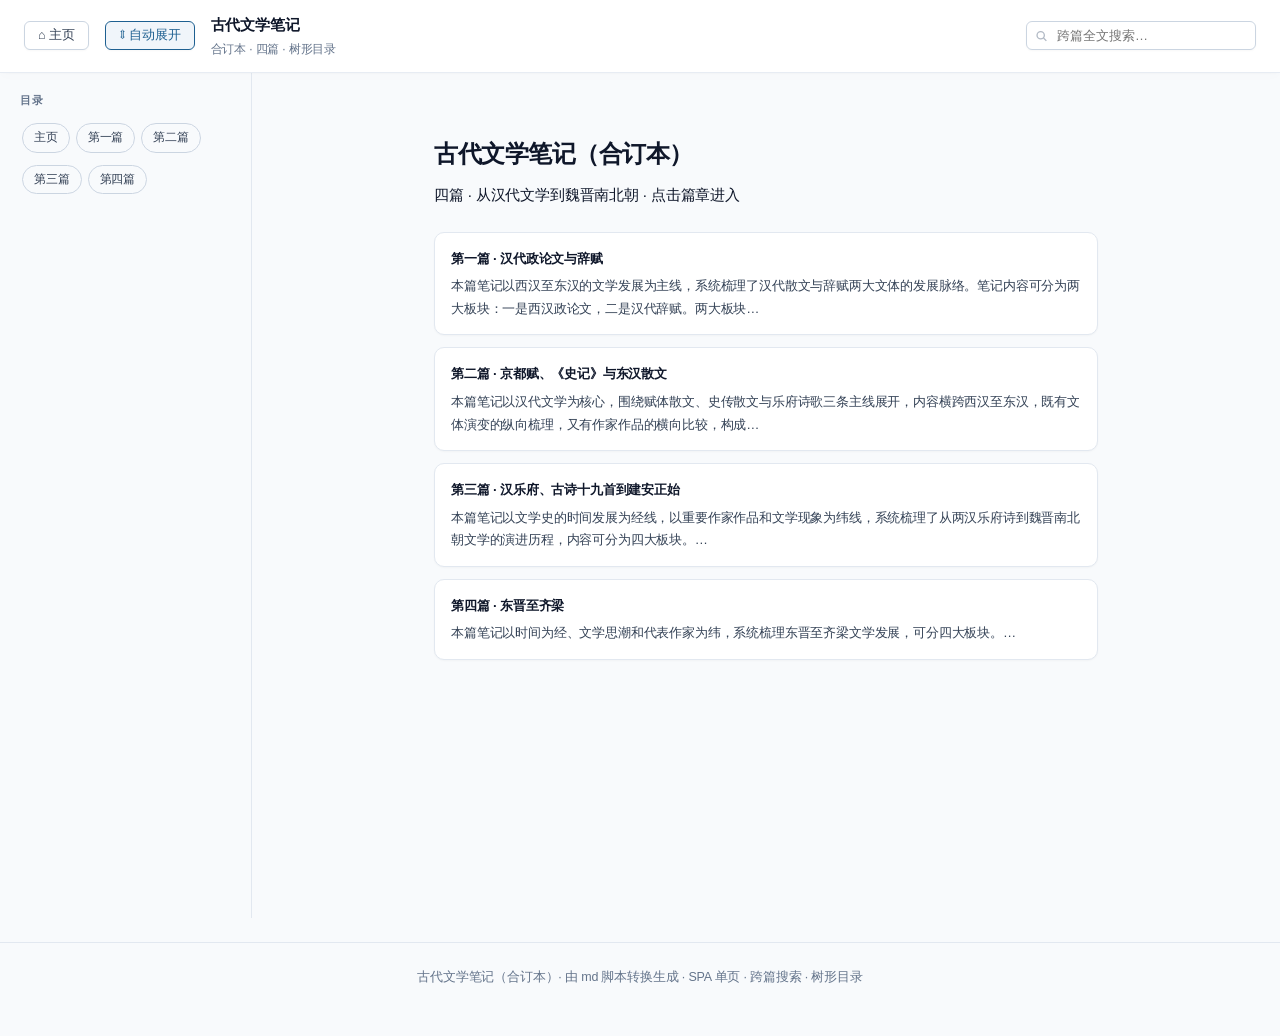
==== ancient-litera-note-26-1/index.html @ bfa0e041 "feat(content): 纳入古代文学历史笔记" ====
<!DOCTYPE html>
<html lang="zh-CN">
<head>
<meta charset="utf-8">
<meta name="viewport" content="width=device-width,initial-scale=1">
<!-- 由 移植/build/md2note.js 从「古代文学笔记（合订本）.md」转换生成（模板：template/，tag 0.1.1）——SPA 单页：home 视图=古文笔记主页，#p1~#p4=四篇；请勿手改，改 md 后重跑脚本 -->
<title>古代文学笔记（合订本）</title>
<link rel="stylesheet" href="style.css">
</head>
<body>

<div class="top">
  <button onclick="location.hash='#home'" title="返回古文笔记主页">⌂ <span class="bt">主页</span></button>
  <button id="btnNav" title="章节目录">☰ <span class="bt">目录</span></button>
  <button id="btnAuto" title="滚动时自动展开目录对应分支">⇕ <span class="bt">自动展开</span></button>
  <div class="tbox">
    <div class="ttl">古代文学笔记</div>
    <div class="sub">合订本 · 四篇 · 树形目录</div>
  </div>
  <div class="sp"></div>
  <div class="search">
    <svg width="13" height="13" viewBox="0 0 16 16" fill="none" stroke="currentColor" stroke-width="1.6">
      <circle cx="7" cy="7" r="4.5"/><path d="M10.5 10.5L14 14"/>
    </svg>
    <input id="q" type="search" placeholder="跨篇全文搜索…" autocomplete="off">
  </div>
  <div id="sPanel">
    <div class="sph" title="点击收起/展开结果列表">
      <span id="sChev">▾</span>
      <span id="sCount">0 / 0</span>
      <button id="sPrev" title="上一个（Shift+Enter）">↑</button>
      <button id="sNext" title="下一个（Enter）">↓</button>
      <button id="sClose" title="退出搜索（Esc）">✕</button>
    </div>
    <div id="sList"></div>
  </div>
</div>

<div id="navMask"></div>

<div class="layout">
<aside id="nav">
  <div class="nt">目录</div>
          <div class="ptabs">
            <a class="ptab" href="#home" data-v="home">主页</a>
            <a class="ptab" href="#p1" data-v="p1">第一篇</a>
            <a class="ptab" href="#p2" data-v="p2">第二篇</a>
            <a class="ptab" href="#p3" data-v="p3">第三篇</a>
            <a class="ptab" href="#p4" data-v="p4">第四篇</a>
          </div>
          <div class="tree-part" data-part="p1" hidden>
            <ul class="tree">
          <li><div class="tnode"><span class="caret leaf"></span><a href="#p1-c1">一、整体脉络</a></div></li>
          <li class="has"><div class="tnode"><span class="caret">▸</span><a href="#p1-c2">二、重点知识点</a></div>
            <ul>
              <li><div class="tnode"><span class="caret leaf"></span><a href="#p1-c3">1. 贾谊</a></div></li>
              <li><div class="tnode"><span class="caret leaf"></span><a href="#p1-c4">2. 晁错</a></div></li>
              <li><div class="tnode"><span class="caret leaf"></span><a href="#p1-c5">3. 董仲舒</a></div></li>
              <li><div class="tnode"><span class="caret leaf"></span><a href="#p1-c6">4. 刘向</a></div></li>
              <li><div class="tnode"><span class="caret leaf"></span><a href="#p1-c7">5. 桓宽《盐铁论》</a></div></li>
              <li><div class="tnode"><span class="caret leaf"></span><a href="#p1-c8">6. 刘安与《淮南子》</a></div></li>
              <li><div class="tnode"><span class="caret leaf"></span><a href="#p1-c9">7. 司马谈《论六家要旨》</a></div></li>
              <li><div class="tnode"><span class="caret leaf"></span><a href="#p1-c10">8. 司马迁《报任安书》</a></div></li>
              <li><div class="tnode"><span class="caret leaf"></span><a href="#p1-c11">9. 赋体演变三阶段</a></div></li>
              <li><div class="tnode"><span class="caret leaf"></span><a href="#p1-c12">10. 汉赋四大家</a></div></li>
              <li><div class="tnode"><span class="caret leaf"></span><a href="#p1-c13">11. 枚乘《七发》与"七体"</a></div></li>
              <li><div class="tnode"><span class="caret leaf"></span><a href="#p1-c14">12. 司马相如</a></div></li>
              <li><div class="tnode"><span class="caret leaf"></span><a href="#p1-c15">13. 扬雄</a></div></li>
              <li><div class="tnode"><span class="caret leaf"></span><a href="#p1-c16">14. 班固《两都赋》</a></div></li>
            </ul></li>
          <li class="has"><div class="tnode"><span class="caret">▸</span><a href="#p1-c17">三、笔记正文</a></div>
            <ul>
          <li><div class="tnode"><span class="caret leaf"></span><a href="#p1-c18">贾谊</a></div></li>
          <li><div class="tnode"><span class="caret leaf"></span><a href="#p1-c19">晁错</a></div></li>
          <li><div class="tnode"><span class="caret leaf"></span><a href="#p1-c20">董仲舒</a></div></li>
          <li><div class="tnode"><span class="caret leaf"></span><a href="#p1-c21">刘向</a></div></li>
          <li><div class="tnode"><span class="caret leaf"></span><a href="#p1-c22">桓宽《盐铁论》</a></div></li>
          <li><div class="tnode"><span class="caret leaf"></span><a href="#p1-c23">刘安与《淮南子》</a></div></li>
          <li><div class="tnode"><span class="caret leaf"></span><a href="#p1-c24">司马谈、司马迁父子</a></div></li>
          <li><div class="tnode"><span class="caret leaf"></span><a href="#p1-c25">西汉末年复古之风</a></div></li>
          <li><div class="tnode"><span class="caret leaf"></span><a href="#p1-c26">西汉辞赋</a></div></li>
          <li><div class="tnode"><span class="caret leaf"></span><a href="#p1-c27">贾谊辞赋</a></div></li>
          <li><div class="tnode"><span class="caret leaf"></span><a href="#p1-c28">枚乘与梁园文学集团</a></div></li>
          <li><div class="tnode"><span class="caret leaf"></span><a href="#p1-c29">司马相如</a></div></li>
          <li><div class="tnode"><span class="caret leaf"></span><a href="#p1-c30">扬雄</a></div></li>
          <li><div class="tnode"><span class="caret leaf"></span><a href="#p1-c31">东汉辞赋</a></div></li>
          <li><div class="tnode"><span class="caret leaf"></span><a href="#p1-c32">班固与《两都赋》</a></div></li>
            </ul></li>
          <li class="has"><div class="tnode"><span class="caret">▸</span><a href="#p1-c33">四、考点梳理</a></div>
            <ul>
          <li class="has"><div class="tnode"><span class="caret">▸</span><a href="#p1-c34">名词解释</a></div>
            <ul>
              <li><div class="tnode"><span class="caret leaf"></span><a href="#p1-c35">1. 汉赋</a></div></li>
              <li><div class="tnode"><span class="caret leaf"></span><a href="#p1-c36">2. 骚体赋</a></div></li>
              <li><div class="tnode"><span class="caret leaf"></span><a href="#p1-c37">3. 大赋（新体赋）</a></div></li>
              <li><div class="tnode"><span class="caret leaf"></span><a href="#p1-c38">4. 抒情赋（抒情小赋）</a></div></li>
              <li><div class="tnode"><span class="caret leaf"></span><a href="#p1-c39">5. 梁园文人集团</a></div></li>
              <li><div class="tnode"><span class="caret leaf"></span><a href="#p1-c40">6. 七体</a></div></li>
              <li><div class="tnode"><span class="caret leaf"></span><a href="#p1-c41">7. 扬马</a></div></li>
              <li><div class="tnode"><span class="caret leaf"></span><a href="#p1-c42">8. 汉赋四大家</a></div></li>
              <li><div class="tnode"><span class="caret leaf"></span><a href="#p1-c43">9. 润色鸿业</a></div></li>
              <li><div class="tnode"><span class="caret leaf"></span><a href="#p1-c44">10. 劝百讽一</a></div></li>
              <li><div class="tnode"><span class="caret leaf"></span><a href="#p1-c45">11. 五常</a></div></li>
              <li><div class="tnode"><span class="caret leaf"></span><a href="#p1-c46">12. 送穷</a></div></li>
              <li><div class="tnode"><span class="caret leaf"></span><a href="#p1-c47">13. 抑客伸主</a></div></li>
            </ul></li>
          <li class="has"><div class="tnode"><span class="caret">▸</span><a href="#p1-c48">问答题</a></div>
            <ul>
              <li><div class="tnode"><span class="caret leaf"></span><a href="#p1-c49">1. 贾谊《鵩鸟赋》的艺术特点。答题要点</a></div></li>
              <li><div class="tnode"><span class="caret leaf"></span><a href="#p1-c50">2. 枚乘《七发》的艺术特点及在汉赋发展史上的地位。答题要点</a></div></li>
              <li><div class="tnode"><span class="caret leaf"></span><a href="#p1-c51">3. 司马相如赋的艺术特色。答题要点</a></div></li>
              <li><div class="tnode"><span class="caret leaf"></span><a href="#p1-c52">4. 扬雄赋作的特色。答题要点</a></div></li>
              <li><div class="tnode"><span class="caret leaf"></span><a href="#p1-c53">5. 汉赋兴盛的原因。答题要点</a></div></li>
              <li><div class="tnode"><span class="caret leaf"></span><a href="#p1-c54">6. 汉赋的艺术特征。答题要点</a></div></li>
              <li><div class="tnode"><span class="caret leaf"></span><a href="#p1-c55">7. 贾谊与晁错政论文的比较。答题要点</a></div></li>
              <li><div class="tnode"><span class="caret leaf"></span><a href="#p1-c56">8. 司马谈《论六家要旨》对各家评价。答题要点</a></div></li>
            </ul></li>
          <li class="has"><div class="tnode"><span class="caret">▸</span><a href="#p1-c57">论述题方向</a></div>
            <ul>
              <li><div class="tnode"><span class="caret leaf"></span><a href="#p1-c58">1. 论述汉赋的发展演变历程。答题方向</a></div></li>
              <li><div class="tnode"><span class="caret leaf"></span><a href="#p1-c59">2. 论述司马相如在汉赋发展史上的地位。答题方向</a></div></li>
              <li><div class="tnode"><span class="caret leaf"></span><a href="#p1-c60">3. 论述扬雄前后期赋作的变化及其原因。答题方向</a></div></li>
              <li><div class="tnode"><span class="caret leaf"></span><a href="#p1-c61">4. 论述《逐贫赋》中的贫穷主题及其文化意义。答题方向</a></div></li>
              <li><div class="tnode"><span class="caret leaf"></span><a href="#p1-c62">5. 论述东汉士人地位变化对辞赋创作的影响。答题方向</a></div></li>
            </ul></li>
            </ul></li>
            </ul>
          </div>
          <div class="tree-part" data-part="p2" hidden>
            <ul class="tree">
          <li><div class="tnode"><span class="caret leaf"></span><a href="#p2-c1">一、整体脉络</a></div></li>
          <li class="has"><div class="tnode"><span class="caret">▸</span><a href="#p2-c2">二、重点知识点</a></div>
            <ul>
              <li><div class="tnode"><span class="caret leaf"></span><a href="#p2-c3">1. 汉大赋"抑客伸主"</a></div></li>
              <li><div class="tnode"><span class="caret leaf"></span><a href="#p2-c4">2. 班固《两都赋》</a></div></li>
              <li><div class="tnode"><span class="caret leaf"></span><a href="#p2-c5">3. 张衡《二京赋》</a></div></li>
              <li><div class="tnode"><span class="caret leaf"></span><a href="#p2-c6">4. 王延寿《鲁灵光殿赋》</a></div></li>
              <li><div class="tnode"><span class="caret leaf"></span><a href="#p2-c7">5. 抒情赋的勃兴</a></div></li>
              <li><div class="tnode"><span class="caret leaf"></span><a href="#p2-c8">6. 纪行赋</a></div></li>
              <li><div class="tnode"><span class="caret leaf"></span><a href="#p2-c9">7. 述志赋</a></div></li>
              <li><div class="tnode"><span class="caret leaf"></span><a href="#p2-c10">8. 张衡《归田赋》</a></div></li>
              <li><div class="tnode"><span class="caret leaf"></span><a href="#p2-c11">9. 赵壹《刺世疾邪赋》</a></div></li>
              <li><div class="tnode"><span class="caret leaf"></span><a href="#p2-c12">10. 司马迁与《史记》</a></div></li>
              <li><div class="tnode"><span class="caret leaf"></span><a href="#p2-c13">11. 司马迁思想</a></div></li>
              <li><div class="tnode"><span class="caret leaf"></span><a href="#p2-c14">12. 《史记》三家注</a></div></li>
              <li><div class="tnode"><span class="caret leaf"></span><a href="#p2-c15">13. 《史记》互见法（旁见侧出法）</a></div></li>
              <li><div class="tnode"><span class="caret leaf"></span><a href="#p2-c16">14. 班固《汉书》</a></div></li>
              <li><div class="tnode"><span class="caret leaf"></span><a href="#p2-c17">15. 《吴越春秋》（赵晔）</a></div></li>
              <li><div class="tnode"><span class="caret leaf"></span><a href="#p2-c18">16. 《越绝书》</a></div></li>
              <li><div class="tnode"><span class="caret leaf"></span><a href="#p2-c19">17. 王充《论衡》</a></div></li>
              <li><div class="tnode"><span class="caret leaf"></span><a href="#p2-c20">18. 王符《潜夫论》</a></div></li>
              <li><div class="tnode"><span class="caret leaf"></span><a href="#p2-c21">19. 东汉政论散文三大家</a></div></li>
              <li><div class="tnode"><span class="caret leaf"></span><a href="#p2-c22">20. 汉乐府</a></div></li>
            </ul></li>
          <li class="has"><div class="tnode"><span class="caret">▸</span><a href="#p2-c23">三、笔记正文</a></div>
            <ul>
          <li class="has"><div class="tnode"><span class="caret">▸</span><a href="#p2-c24">汉大赋——抑客伸主</a></div>
            <ul>
          <li><div class="tnode"><span class="caret leaf"></span><a href="#p2-c25">一、班固与《两都赋》</a></div></li>
          <li><div class="tnode"><span class="caret leaf"></span><a href="#p2-c26">二、张衡与《二京赋》</a></div></li>
          <li><div class="tnode"><span class="caret leaf"></span><a href="#p2-c27">三、王延寿与《鲁灵光殿赋》</a></div></li>
            </ul></li>
          <li class="has"><div class="tnode"><span class="caret">▸</span><a href="#p2-c28">第二节 抒情赋的勃兴</a></div>
            <ul>
          <li><div class="tnode"><span class="caret leaf"></span><a href="#p2-c29">一、纪行赋</a></div></li>
          <li><div class="tnode"><span class="caret leaf"></span><a href="#p2-c30">二、述志赋</a></div></li>
            </ul></li>
          <li class="has"><div class="tnode"><span class="caret">▸</span><a href="#p2-c31">司马迁与《史记》</a></div>
            <ul>
          <li><div class="tnode"><span class="caret leaf"></span><a href="#p2-c32">一、家世与早期求学</a></div></li>
          <li><div class="tnode"><span class="caret leaf"></span><a href="#p2-c33">二、青年漫游经历</a></div></li>
          <li><div class="tnode"><span class="caret leaf"></span><a href="#p2-c34">三、交游与接触人物</a></div></li>
          <li><div class="tnode"><span class="caret leaf"></span><a href="#p2-c35">四、修史——家学与遗志</a></div></li>
          <li><div class="tnode"><span class="caret leaf"></span><a href="#p2-c36">五、《史记》体例与思想</a></div></li>
          <li><div class="tnode"><span class="caret leaf"></span><a href="#p2-c37">六、思想内容</a></div></li>
          <li><div class="tnode"><span class="caret leaf"></span><a href="#p2-c38">七、《史记》艺术成就</a></div></li>
          <li><div class="tnode"><span class="caret leaf"></span><a href="#p2-c39">八、《史记》的地位和影响</a></div></li>
            </ul></li>
          <li class="has"><div class="tnode"><span class="caret">▸</span><a href="#p2-c40">东汉散文</a></div>
            <ul>
          <li><div class="tnode"><span class="caret leaf"></span><a href="#p2-c41">一、东汉散文的发展与特点</a></div></li>
          <li><div class="tnode"><span class="caret leaf"></span><a href="#p2-c42">二、班固《汉书》</a></div></li>
          <li><div class="tnode"><span class="caret leaf"></span><a href="#p2-c43">三、《汉书》与《史记》的比较</a></div></li>
          <li><div class="tnode"><span class="caret leaf"></span><a href="#p2-c44">四、《汉书·苏武传》艺术特点</a></div></li>
          <li><div class="tnode"><span class="caret leaf"></span><a href="#p2-c45">五、《吴越春秋》与《越绝书》</a></div></li>
          <li><div class="tnode"><span class="caret leaf"></span><a href="#p2-c46">六、王充《论衡》与王符《潜夫论》</a></div></li>
          <li><div class="tnode"><span class="caret leaf"></span><a href="#p2-c47">七、东汉碑文和游记</a></div></li>
            </ul></li>
          <li><div class="tnode"><span class="caret leaf"></span><a href="#p2-c48">汉乐府诗</a></div></li>
            </ul></li>
          <li class="has"><div class="tnode"><span class="caret">▸</span><a href="#p2-c49">四、考点梳理</a></div>
            <ul>
          <li class="has"><div class="tnode"><span class="caret">▸</span><a href="#p2-c50">名词解释</a></div>
            <ul>
              <li><div class="tnode"><span class="caret leaf"></span><a href="#p2-c51">1. 抑客伸主</a></div></li>
              <li><div class="tnode"><span class="caret leaf"></span><a href="#p2-c52">2. 互见法（旁见侧出法）</a></div></li>
              <li><div class="tnode"><span class="caret leaf"></span><a href="#p2-c53">3. 纪行赋</a></div></li>
              <li><div class="tnode"><span class="caret leaf"></span><a href="#p2-c54">4. 述志赋</a></div></li>
              <li><div class="tnode"><span class="caret leaf"></span><a href="#p2-c55">5. 抒情小赋</a></div></li>
              <li><div class="tnode"><span class="caret leaf"></span><a href="#p2-c56">6. 京都赋</a></div></li>
              <li><div class="tnode"><span class="caret leaf"></span><a href="#p2-c57">7. 纪传体通史</a></div></li>
              <li><div class="tnode"><span class="caret leaf"></span><a href="#p2-c58">8. 纪传体断代史</a></div></li>
              <li><div class="tnode"><span class="caret leaf"></span><a href="#p2-c59">9. 三家注</a></div></li>
              <li><div class="tnode"><span class="caret leaf"></span><a href="#p2-c60">10. 实录精神</a></div></li>
              <li><div class="tnode"><span class="caret leaf"></span><a href="#p2-c61">11. 疾虚妄</a></div></li>
              <li><div class="tnode"><span class="caret leaf"></span><a href="#p2-c62">12. 乐府</a></div></li>
            </ul></li>
          <li class="has"><div class="tnode"><span class="caret">▸</span><a href="#p2-c63">问答题</a></div>
            <ul>
              <li><div class="tnode"><span class="caret leaf"></span><a href="#p2-c64">1. 班固《两都赋》的艺术创新表现在哪些方面？答题要点</a></div></li>
              <li><div class="tnode"><span class="caret leaf"></span><a href="#p2-c65">2. 张衡《归田赋》在文学史上的地位？答题要点</a></div></li>
              <li><div class="tnode"><span class="caret leaf"></span><a href="#p2-c66">3. 司马迁的思想渊源有哪些？答题要点</a></div></li>
              <li><div class="tnode"><span class="caret leaf"></span><a href="#p2-c67">4. 《史记》人物塑造的艺术手法有哪些？答题要点</a></div></li>
              <li><div class="tnode"><span class="caret leaf"></span><a href="#p2-c68">5. 《史记》与《汉书》在体例和风格上有何异同？答题要点</a></div></li>
              <li><div class="tnode"><span class="caret leaf"></span><a href="#p2-c69">6. 《苏武传》的艺术特点？答题要点</a></div></li>
              <li><div class="tnode"><span class="caret leaf"></span><a href="#p2-c70">7. 《吴越春秋》作为历史演义小说雏形体现在哪些方面？答题要点</a></div></li>
              <li><div class="tnode"><span class="caret leaf"></span><a href="#p2-c71">8. 王充《论衡》的散文特色？答题要点</a></div></li>
            </ul></li>
          <li class="has"><div class="tnode"><span class="caret">▸</span><a href="#p2-c72">论述题方向</a></div>
            <ul>
              <li><div class="tnode"><span class="caret leaf"></span><a href="#p2-c73">1. 论述汉代大赋从司马相如到张衡的发展演变。可从结构…</a></div></li>
              <li><div class="tnode"><span class="caret leaf"></span><a href="#p2-c74">2. 论述东汉抒情赋勃兴的社会原因及文学意义。可从外戚…</a></div></li>
              <li><div class="tnode"><span class="caret leaf"></span><a href="#p2-c75">3. 论述司马迁《史记》"究天人之际，通古今之变，成一…</a></div></li>
              <li><div class="tnode"><span class="caret leaf"></span><a href="#p2-c76">4. 论述《史记》对后世文学和史学的深远影响。可从纪传…</a></div></li>
              <li><div class="tnode"><span class="caret leaf"></span><a href="#p2-c77">5. 论述班固《汉书》与司马迁《史记》的比较研究。可从…</a></div></li>
              <li><div class="tnode"><span class="caret leaf"></span><a href="#p2-c78">6. 论述汉乐府机构的建制沿革及其对诗歌发展的意义。可…</a></div></li>
            </ul></li>
            </ul></li>
            </ul>
          </div>
          <div class="tree-part" data-part="p3" hidden>
            <ul class="tree">
          <li><div class="tnode"><span class="caret leaf"></span><a href="#p3-c1">一、整体脉络</a></div></li>
          <li class="has"><div class="tnode"><span class="caret">▸</span><a href="#p3-c2">二、重点知识点</a></div>
            <ul>
              <li><div class="tnode"><span class="caret leaf"></span><a href="#p3-c3">1. 乐府诗</a></div></li>
              <li><div class="tnode"><span class="caret leaf"></span><a href="#p3-c4">2. 建安风骨（汉魏风骨）</a></div></li>
              <li><div class="tnode"><span class="caret leaf"></span><a href="#p3-c5">3. 三曹</a></div></li>
              <li><div class="tnode"><span class="caret leaf"></span><a href="#p3-c6">4. 建安七子</a></div></li>
              <li><div class="tnode"><span class="caret leaf"></span><a href="#p3-c7">5. 蔡琰与《悲愤诗》</a></div></li>
              <li><div class="tnode"><span class="caret leaf"></span><a href="#p3-c8">6. 正始之音</a></div></li>
              <li><div class="tnode"><span class="caret leaf"></span><a href="#p3-c9">7. 竹林七贤</a></div></li>
              <li><div class="tnode"><span class="caret leaf"></span><a href="#p3-c10">8. 太康文学</a></div></li>
              <li><div class="tnode"><span class="caret leaf"></span><a href="#p3-c11">9. 左思风力</a></div></li>
              <li><div class="tnode"><span class="caret leaf"></span><a href="#p3-c12">10. 永嘉文学</a></div></li>
              <li><div class="tnode"><span class="caret leaf"></span><a href="#p3-c13">11. 古诗十九首</a></div></li>
              <li><div class="tnode"><span class="caret leaf"></span><a href="#p3-c14">12. 游仙诗</a></div></li>
              <li><div class="tnode"><span class="caret leaf"></span><a href="#p3-c15">13. 诗体演进</a></div></li>
            </ul></li>
          <li class="has"><div class="tnode"><span class="caret">▸</span><a href="#p3-c16">三、笔记正文</a></div>
            <ul>
          <li><div class="tnode"><span class="caret leaf"></span><a href="#p3-c17">汉乐府诗歌的保存和分类</a></div></li>
          <li class="has"><div class="tnode"><span class="caret">▸</span><a href="#p3-c18">汉乐府诗的思想内容</a></div>
            <ul>
          <li><div class="tnode"><span class="caret leaf"></span><a href="#p3-c19">一、反映战争苦难与平民疾苦</a></div></li>
          <li><div class="tnode"><span class="caret leaf"></span><a href="#p3-c20">二、表现男女爱恨</a></div></li>
          <li><div class="tnode"><span class="caret leaf"></span><a href="#p3-c21">三、坦率谈及乐生恶死</a></div></li>
            </ul></li>
          <li><div class="tnode"><span class="caret leaf"></span><a href="#p3-c22">汉乐府诗的叙事艺术成就</a></div></li>
          <li><div class="tnode"><span class="caret leaf"></span><a href="#p3-c23">汉乐府在诗体演进中的意义</a></div></li>
          <li class="has"><div class="tnode"><span class="caret">▸</span><a href="#p3-c24">东汉文人诗</a></div>
            <ul>
          <li><div class="tnode"><span class="caret leaf"></span><a href="#p3-c25">一、班固与《咏史》</a></div></li>
          <li><div class="tnode"><span class="caret leaf"></span><a href="#p3-c26">二、张衡</a></div></li>
          <li><div class="tnode"><span class="caret leaf"></span><a href="#p3-c27">三、秦嘉与《赠妇诗》</a></div></li>
          <li><div class="tnode"><span class="caret leaf"></span><a href="#p3-c28">四、东汉末年文人诗基调的转变</a></div></li>
            </ul></li>
          <li><div class="tnode"><span class="caret leaf"></span><a href="#p3-c29">古诗十九首</a></div></li>
          <li><div class="tnode"><span class="caret leaf"></span><a href="#p3-c30">魏晋南北朝文学绪论</a></div></li>
          <li><div class="tnode"><span class="caret leaf"></span><a href="#p3-c31">建安文学</a></div></li>
          <li><div class="tnode"><span class="caret leaf"></span><a href="#p3-c32">建安七子和蔡琰</a></div></li>
          <li><div class="tnode"><span class="caret leaf"></span><a href="#p3-c33">正始之音与竹林七贤</a></div></li>
          <li><div class="tnode"><span class="caret leaf"></span><a href="#p3-c34">西晋太康文学</a></div></li>
          <li><div class="tnode"><span class="caret leaf"></span><a href="#p3-c35">永嘉文学</a></div></li>
            </ul></li>
          <li class="has"><div class="tnode"><span class="caret">▸</span><a href="#p3-c36">四、考点梳理</a></div>
            <ul>
          <li class="has"><div class="tnode"><span class="caret">▸</span><a href="#p3-c37">名词解释</a></div>
            <ul>
              <li><div class="tnode"><span class="caret leaf"></span><a href="#p3-c38">1. 乐府诗</a></div></li>
              <li><div class="tnode"><span class="caret leaf"></span><a href="#p3-c39">2. 建安风骨</a></div></li>
              <li><div class="tnode"><span class="caret leaf"></span><a href="#p3-c40">3. 竹林七贤</a></div></li>
              <li><div class="tnode"><span class="caret leaf"></span><a href="#p3-c41">4. 左思风力</a></div></li>
              <li><div class="tnode"><span class="caret leaf"></span><a href="#p3-c42">5. 古诗十九首</a></div></li>
              <li><div class="tnode"><span class="caret leaf"></span><a href="#p3-c43">6. 游仙诗</a></div></li>
              <li><div class="tnode"><span class="caret leaf"></span><a href="#p3-c44">7. 太康文学</a></div></li>
              <li><div class="tnode"><span class="caret leaf"></span><a href="#p3-c45">8. 玄言诗</a></div></li>
              <li><div class="tnode"><span class="caret leaf"></span><a href="#p3-c46">9. 潘江陆海</a></div></li>
              <li><div class="tnode"><span class="caret leaf"></span><a href="#p3-c47">10. 洛阳纸贵</a></div></li>
            </ul></li>
          <li class="has"><div class="tnode"><span class="caret">▸</span><a href="#p3-c48">问答题</a></div>
            <ul>
              <li><div class="tnode"><span class="caret leaf"></span><a href="#p3-c49">1. 简述汉乐府诗的思想内容。答</a></div></li>
              <li><div class="tnode"><span class="caret leaf"></span><a href="#p3-c50">2. 简述汉乐府叙事艺术成就。答</a></div></li>
              <li><div class="tnode"><span class="caret leaf"></span><a href="#p3-c51">3. 简述古诗十九首的艺术特色。答</a></div></li>
              <li><div class="tnode"><span class="caret leaf"></span><a href="#p3-c52">4. 简述曹植的文学成就。答</a></div></li>
              <li><div class="tnode"><span class="caret leaf"></span><a href="#p3-c53">5. 简述嵇康的思想与文学风格。答</a></div></li>
              <li><div class="tnode"><span class="caret leaf"></span><a href="#p3-c54">6. 简述左思《咏史诗》的创新之处。答</a></div></li>
            </ul></li>
          <li class="has"><div class="tnode"><span class="caret">▸</span><a href="#p3-c55">论述题方向</a></div>
            <ul>
              <li><div class="tnode"><span class="caret leaf"></span><a href="#p3-c56">1. 论述从汉乐府到建安文学的现实主义传统及其影响。答题要点</a></div></li>
              <li><div class="tnode"><span class="caret leaf"></span><a href="#p3-c57">2. 论述三曹诗歌的各自特色及文学史地位。答题要点</a></div></li>
              <li><div class="tnode"><span class="caret leaf"></span><a href="#p3-c58">3. 论述两汉至魏晋诗歌体式的演变。答题要点</a></div></li>
              <li><div class="tnode"><span class="caret leaf"></span><a href="#p3-c59">4. 论述郭璞游仙诗的特征与文学史意义。答题要点</a></div></li>
              <li><div class="tnode"><span class="caret leaf"></span><a href="#p3-c60">5. 论述魏晋南北朝文学自觉化的表现。答题要点</a></div></li>
            </ul></li>
            </ul></li>
            </ul>
          </div>
          <div class="tree-part" data-part="p4" hidden>
            <ul class="tree">
          <li><div class="tnode"><span class="caret leaf"></span><a href="#p4-c1">一、整体脉络</a></div></li>
          <li class="has"><div class="tnode"><span class="caret">▸</span><a href="#p4-c2">二、重点知识点</a></div>
            <ul>
              <li><div class="tnode"><span class="caret leaf"></span><a href="#p4-c3">1. 玄言诗</a></div></li>
              <li><div class="tnode"><span class="caret leaf"></span><a href="#p4-c4">2. 兰亭之会与《兰亭集序》</a></div></li>
              <li><div class="tnode"><span class="caret leaf"></span><a href="#p4-c5">3. 陶渊明</a></div></li>
              <li><div class="tnode"><span class="caret leaf"></span><a href="#p4-c6">4. 田园诗与山水诗区别</a></div></li>
              <li><div class="tnode"><span class="caret leaf"></span><a href="#p4-c7">5. 南朝乐府民歌</a></div></li>
              <li><div class="tnode"><span class="caret leaf"></span><a href="#p4-c8">6. 北朝民歌</a></div></li>
              <li><div class="tnode"><span class="caret leaf"></span><a href="#p4-c9">7. 谢灵运</a></div></li>
              <li><div class="tnode"><span class="caret leaf"></span><a href="#p4-c10">8. 鲍照</a></div></li>
              <li><div class="tnode"><span class="caret leaf"></span><a href="#p4-c11">9. 永明体</a></div></li>
              <li><div class="tnode"><span class="caret leaf"></span><a href="#p4-c12">10. 沈约</a></div></li>
              <li><div class="tnode"><span class="caret leaf"></span><a href="#p4-c13">11. 谢朓（小谢）</a></div></li>
            </ul></li>
          <li class="has"><div class="tnode"><span class="caret">▸</span><a href="#p4-c14">三、笔记正文</a></div>
            <ul>
          <li><div class="tnode"><span class="caret leaf"></span><a href="#p4-c15">（一）东晋文学概况与玄言诗</a></div></li>
          <li><div class="tnode"><span class="caret leaf"></span><a href="#p4-c16">（二）王羲之与兰亭唱和</a></div></li>
          <li class="has"><div class="tnode"><span class="caret">▸</span><a href="#p4-c17">（三）陶渊明</a></div>
            <ul>
          <li><div class="tnode"><span class="caret leaf"></span><a href="#p4-c18">文学地位与贡献</a></div></li>
          <li><div class="tnode"><span class="caret leaf"></span><a href="#p4-c19">魏晋风流代表</a></div></li>
          <li><div class="tnode"><span class="caret leaf"></span><a href="#p4-c20">作品结集与流传</a></div></li>
          <li><div class="tnode"><span class="caret leaf"></span><a href="#p4-c21">田园诗</a></div></li>
          <li><div class="tnode"><span class="caret leaf"></span><a href="#p4-c22">咏怀咏史诗</a></div></li>
          <li><div class="tnode"><span class="caret leaf"></span><a href="#p4-c23">行役诗</a></div></li>
          <li><div class="tnode"><span class="caret leaf"></span><a href="#p4-c24">赠答诗</a></div></li>
          <li><div class="tnode"><span class="caret leaf"></span><a href="#p4-c25">哲理诗</a></div></li>
          <li><div class="tnode"><span class="caret leaf"></span><a href="#p4-c26">艺术特征之一：平淡自然与诗意淳美统一</a></div></li>
          <li><div class="tnode"><span class="caret leaf"></span><a href="#p4-c27">艺术特征之二：情、景、理统一</a></div></li>
          <li><div class="tnode"><span class="caret leaf"></span><a href="#p4-c28">艺术特征之三：豪迈雄健</a></div></li>
          <li><div class="tnode"><span class="caret leaf"></span><a href="#p4-c29">艺术渊源</a></div></li>
          <li><div class="tnode"><span class="caret leaf"></span><a href="#p4-c30">散文与辞赋</a></div></li>
          <li><div class="tnode"><span class="caret leaf"></span><a href="#p4-c31">文学史地位与影响</a></div></li>
          <li><div class="tnode"><span class="caret leaf"></span><a href="#p4-c32">意象与象征</a></div></li>
            </ul></li>
          <li><div class="tnode"><span class="caret leaf"></span><a href="#p4-c33">（四）南朝乐府民歌</a></div></li>
          <li><div class="tnode"><span class="caret leaf"></span><a href="#p4-c34">（五）北朝民歌</a></div></li>
          <li><div class="tnode"><span class="caret leaf"></span><a href="#p4-c35">（六）南北朝民歌比较</a></div></li>
          <li><div class="tnode"><span class="caret leaf"></span><a href="#p4-c36">（七）南朝诗风转变与谢灵运</a></div></li>
          <li><div class="tnode"><span class="caret leaf"></span><a href="#p4-c37">（八）鲍照</a></div></li>
          <li><div class="tnode"><span class="caret leaf"></span><a href="#p4-c38">（九）永明体与齐梁诗坛</a></div></li>
            </ul></li>
          <li class="has"><div class="tnode"><span class="caret">▸</span><a href="#p4-c39">四、考点梳理</a></div>
            <ul>
          <li class="has"><div class="tnode"><span class="caret">▸</span><a href="#p4-c40">（一）名词解释</a></div>
            <ul>
              <li><div class="tnode"><span class="caret leaf"></span><a href="#p4-c41">1. 玄言诗</a></div></li>
              <li><div class="tnode"><span class="caret leaf"></span><a href="#p4-c42">2. 兰亭之会</a></div></li>
              <li><div class="tnode"><span class="caret leaf"></span><a href="#p4-c43">3. 田园诗</a></div></li>
              <li><div class="tnode"><span class="caret leaf"></span><a href="#p4-c44">4. 吴歌与西曲</a></div></li>
              <li><div class="tnode"><span class="caret leaf"></span><a href="#p4-c45">5. 《西洲曲》</a></div></li>
              <li><div class="tnode"><span class="caret leaf"></span><a href="#p4-c46">6. 《木兰诗》</a></div></li>
              <li><div class="tnode"><span class="caret leaf"></span><a href="#p4-c47">7. 永明体</a></div></li>
              <li><div class="tnode"><span class="caret leaf"></span><a href="#p4-c48">8. 四声八病</a></div></li>
              <li><div class="tnode"><span class="caret leaf"></span><a href="#p4-c49">9. 三易说</a></div></li>
              <li><div class="tnode"><span class="caret leaf"></span><a href="#p4-c50">10. 大小谢</a></div></li>
              <li><div class="tnode"><span class="caret leaf"></span><a href="#p4-c51">11. 七言歌行</a></div></li>
            </ul></li>
          <li class="has"><div class="tnode"><span class="caret">▸</span><a href="#p4-c52">（二）问答题</a></div>
            <ul>
              <li><div class="tnode"><span class="caret leaf"></span><a href="#p4-c53">1. 简述玄言诗流行原因及文学史意义。要点</a></div></li>
              <li><div class="tnode"><span class="caret leaf"></span><a href="#p4-c54">2. 简述陶渊明诗歌艺术特征。要点</a></div></li>
              <li><div class="tnode"><span class="caret leaf"></span><a href="#p4-c55">3. 简述陶渊明文学史地位与影响。要点</a></div></li>
              <li><div class="tnode"><span class="caret leaf"></span><a href="#p4-c56">4. 比较南北朝民歌异同。要点</a></div></li>
              <li><div class="tnode"><span class="caret leaf"></span><a href="#p4-c57">5. 简述《木兰诗》艺术特色。要点</a></div></li>
              <li><div class="tnode"><span class="caret leaf"></span><a href="#p4-c58">6. 简述谢灵运山水诗特点与不足。要点</a></div></li>
              <li><div class="tnode"><span class="caret leaf"></span><a href="#p4-c59">7. 简述鲍照诗歌艺术特色与贡献。要点</a></div></li>
              <li><div class="tnode"><span class="caret leaf"></span><a href="#p4-c60">8. 简述永明体产生原因及意义。要点</a></div></li>
            </ul></li>
          <li class="has"><div class="tnode"><span class="caret">▸</span><a href="#p4-c61">（三）论述题方向</a></div>
            <ul>
              <li><div class="tnode"><span class="caret leaf"></span><a href="#p4-c62">1. 论述从陶渊明到谢灵运的诗风转变及其文学史意义。可…</a></div></li>
              <li><div class="tnode"><span class="caret leaf"></span><a href="#p4-c63">2. 论述陶渊明诗歌中"平淡自然"与"豪迈雄健"两种风…</a></div></li>
              <li><div class="tnode"><span class="caret leaf"></span><a href="#p4-c64">3. 论述南北朝民歌差异的成因及其文化意义。从地理环境…</a></div></li>
              <li><div class="tnode"><span class="caret leaf"></span><a href="#p4-c65">4. 论述鲍照"险俗"风格的内涵及其文学史地位。从"俗…</a></div></li>
              <li><div class="tnode"><span class="caret leaf"></span><a href="#p4-c66">5. 论述永明体产生的历史必然性及其对近体诗形成的影响…</a></div></li>
            </ul></li>
            </ul></li>
            </ul>
          </div>
</aside>

<main id="main">
    <section class="view" id="home" data-view="home">
      <div class="wrap">
        <header>
          <h1>古代文学笔记（合订本）</h1>
          <p>四篇 · 从汉代文学到魏晋南北朝 · 点击篇章进入</p>
        </header>
        <div class="list">
            <a class="mini" href="#p1">
              <div class="mh">第一篇 · 汉代政论文与辞赋</div>
              <div class="mb">本篇笔记以西汉至东汉的文学发展为主线，系统梳理了汉代散文与辞赋两大文体的发展脉络。笔记内容可分为两大板块：一是西汉政论文，二是汉代辞赋。两大板块…</div>
            </a>
            <a class="mini" href="#p2">
              <div class="mh">第二篇 · 京都赋、《史记》与东汉散文</div>
              <div class="mb">本篇笔记以汉代文学为核心，围绕赋体散文、史传散文与乐府诗歌三条主线展开，内容横跨西汉至东汉，既有文体演变的纵向梳理，又有作家作品的横向比较，构成…</div>
            </a>
            <a class="mini" href="#p3">
              <div class="mh">第三篇 · 汉乐府、古诗十九首到建安正始</div>
              <div class="mb">本篇笔记以文学史的时间发展为经线，以重要作家作品和文学现象为纬线，系统梳理了从两汉乐府诗到魏晋南北朝文学的演进历程，内容可分为四大板块。…</div>
            </a>
            <a class="mini" href="#p4">
              <div class="mh">第四篇 · 东晋至齐梁</div>
              <div class="mb">本篇笔记以时间为经、文学思潮和代表作家为纬，系统梳理东晋至齐梁文学发展，可分四大板块。…</div>
            </a>
        </div>
      </div>
    </section>
    <section class="view" id="p1" data-view="p1" data-label="第一篇" hidden>
    <section class="lv1" id="p1-c1">
      <div class="chap">CHAPTER 01</div>
      <h2 class="sh">一、整体脉络</h2>
<p class="lead">本篇笔记以西汉至东汉的文学发展为主线，系统梳理了汉代散文与辞赋两大文体的发展脉络。笔记内容可分为两大板块：一是西汉政论文，二是汉代辞赋。两大板块之间既有时间上的先后承继关系，也有文体上的并行与互动。</p>
<p>政论文板块以作家为纲，依次介绍贾谊、晁错、董仲舒、刘向、桓宽、刘安、司马谈父子等人的政论文创作与思想主张。贾谊以《过秦论》闻名，思想主儒家兼有道家、法家，文风气势雄健，被誉为"西汉鸿文"，具战国纵横家遗风；晁错主张重农抑商、移民实边，代表作《论贵粟疏》以实用见长，与贾谊的文采气势形成对比。董仲舒以《春秋繁露》《天人三策》奠定儒家思想与权力结盟的格局，提出"五常"伦理和"推明孔氏，抑黜百家"。刘向编《七略》、整理《战国策》《楚辞》，著《列女传》《说苑》，被视为小说萌芽。桓宽《盐铁论》记录盐铁会议辩论，是西汉后期政论散文最优秀作品。刘安编《淮南子》集黄老学说之大成。司马谈《论六家要旨》以道家为主兼采众长，司马迁《报任安书》揭示《史记》编撰原因。</p>
<p>辞赋板块从赋体起源出发，梳理骚体赋、汉大赋、抒情小赋三种形态的演变历程。赋本为《诗经》六艺之一，作为文体最早以荀子《赋篇》名篇，在战国纵横散文和楚辞共同影响下发展。赋的兴盛源于西汉国力强盛、统治者提倡及文体自然发展。骚体赋以贾谊《吊屈原赋》《鵩鸟赋》为代表，模仿楚辞，篇幅短小；汉大赋以枚乘《七发》为正式形成标志，司马相如《子虚赋》《上林赋》为典范，最终确立大赋体制；抒情小赋于东汉中期兴起，张衡首开其风。笔记还详述扬雄前后期赋作转变及《逐贫赋》的贫穷主题，最后延伸至东汉辞赋的环境变化、杜笃《论都赋》和班固《两都赋》的创作背景与文学史意义。</p>
<p>全篇脉络清晰，由政论文到辞赋、由西汉到东汉，既见文体演变之迹，又见作家风格之异，构成一部汉代文学发展的微缩史。各部分之间逻辑紧密：政论文板块展现了汉代思想文化从纵横家遗风向儒生化转变的过程，为辞赋的繁荣提供了思想土壤；辞赋板块则呈现了文学自身从抒情到铺陈再到回归抒情的辩证发展，二者共同构成了汉代文学的全貌。</p>
    </section>

    <section class="lv1" id="p1-c2">
      <div class="chap">CHAPTER 02</div>
      <h2 class="sh">二、重点知识点</h2>
<ol><li id="p1-c3"><b>贾谊：</b>西汉政论文代表作家，思想主儒家兼有道家、法家。《新书》辑其政论文，《过秦论》收入《史记·秦始皇本纪》，被誉为"西汉鸿文"，具战国纵横家遗风。特色在于"气盛"，主题明确，史论结合，句式灵活奔放。亦为骚体赋代表，存《吊屈原赋》《鵩鸟赋》《旱云赋》三篇，刘熙载评"屈子之赋，贾生得其质"。</li><li id="p1-c4"><b>晁错：</b>主张"重农抑商"，对匈奴主张"移民实边"（牧民住边，平时种地，战时打仗），反对分封、进言削藩，终被"清君侧"所害。代表作《论贵粟疏》，主题为重农贵粟、强本抑末。艺术特点：对比手法，语言简洁明快，浑厚中显犀利，文采逊于贾谊。贾谊与晁错对比：气势文采vs实用。</li><li id="p1-c5"><b>董仲舒：</b>代表作《春秋繁露》《天人三策》。将天命与统治者绑定（出灾害以谴告之，不知自省则出怪异以警惧之），主张先德后刑、春秋大一统思想，首次将仁义礼智信上升为"五常"伦理高度。提出"推明孔氏，抑黜百家"，使儒生获得解释权，君权神授，儒家思想与权力结盟。文风典雅纯正，文学价值不高，但对后世政论文风影响深远（由纵横捭阖风格转向儒生风格）。</li><li id="p1-c6"><b>刘向：</b>编《七略》，整理《战国策》《楚辞》。影响最大的著作为《列女传》《说苑》等，被视为小说的萌芽。文章说教味较浓。</li><li id="p1-c7"><b>桓宽《盐铁论》：</b>六十篇，记录汉昭帝始元六年盐铁会议，讨论盐铁酒类官营与战事等经济政治问题。贤良文学抨击汉武帝政策（反对"言利"、重本抑末），最终废除铁酒专卖。贤良文学推崇董仲舒新儒学，倾向保守和教条化。文风整饬而富于变化，朴实而有逻辑美，是西汉后期政论散文最优秀作品。</li><li id="p1-c8"><b>刘安与《淮南子》：</b>又称《淮南鸿烈》（"鸿烈"指广大光明），今存内书21篇，外书33篇和中书8卷已佚。集黄老学说之大成，提出"无气论"和较系统的宇宙学说。文风新异奇伟宏富，既有战国遗风又有赋体特色。多用历史、神话、传说故事说理（如塞翁失马、高阳魋）。对汉代政治理论和实践进行了科学总结。</li><li id="p1-c9"><b>司马谈《论六家要旨》：</b>以道家为主，兼采众长。评阴阳家"大祥而众忌讳"但"序四时之大顺"；评法家"严而少恩"但"正君臣上下之分"；评名家"俭而善失真"但"名实不可不察"；评儒家"博而寡要，劳而少功"但"列君臣父子之礼，百家弗能易"；评墨家"俭而难遵"但"强本节用不可废"；评道家最高——"其实易行，其辞难知"，"指约而易操，事少而功多，兼儒墨之善，撮名家之要"。</li><li id="p1-c10"><b>司马迁《报任安书》：</b>抒发愤懑，揭示《史记》编撰原因（"通古今之变，成一家之言"）。吴楚材《古文观止》评其有"离骚之风"、"燕赵烈士之风"。</li><li id="p1-c11"><b>赋体演变三阶段：</b>骚体赋（西汉开国至武帝初年，模仿楚辞，篇幅短小，多用"兮"字）→汉大赋/新体赋（武帝初年至东汉中叶，结构宏大，铺张扬厉，"润色鸿业"）→抒情小赋（东汉中期之后，篇幅短小，侧重个人心志，句式多样）。</li><li id="p1-c12"><b>汉赋四大家：</b>司马相如、扬雄、班固、张衡。</li><li id="p1-c13"><b>枚乘《七发》与"七体"：</b>标志汉代新体赋正式形成。通过主客问答铺陈七事（音乐、饮食、车马、游宴、田猎、观涛、论道），劝戒淫奢，启发注重精神追求。开"七体"之先河，后世效仿者有傅毅《七激》、张衡《七辩》、李尤《七款》、马融《七厉》、刘世广《七兴》等。</li><li id="p1-c14"><b>司马相如：</b>被尊为"辞宗"（班固、刘勰）、"赋圣"（林文轩、王应麟、王世贞），代表作《子虚赋》《上林赋》为汉代新体赋典范，最终确立汉大赋体制。鲁迅评"武帝时文人，赋莫若司马相如，文莫若司马迁"。艺术特色：虚构手法、铺排夸张、排比对偶、句式灵活。</li><li id="p1-c15"><b>扬雄：</b>西汉末年最重要赋家，字子云，与司马相如并称"扬马"。前期大赋为主（仕途顺畅），后期转消极避世，晚年自评少作为"雕虫小技"。《逐贫赋》开"送穷"主题先河，反映民族文化心理的深刻转换。赋作特色：扩大题材、开创蕴藉迂徐赋风、炼字奇崛诡丽。</li><li id="p1-c16"><b>班固《两都赋》：</b>东汉代表作，"汉赋四大家"之一。以"抑客伸主"结构（西都宾vs东都主人），盛称洛邑制度之美，折西宾淫侈之论。班固亦为《汉书》作者，著《白虎通义》，为史学家、辞赋家、经学理论家。</li></ol>
    </section>

    <section class="lv1" id="p1-c17">
      <div class="chap">CHAPTER 03</div>
      <h2 class="sh">三、笔记正文</h2>
    <section class="lv2" id="p1-c18">
      <h3>贾谊</h3>
<p>思想以儒家为主，兼有道家、法家。政论文成就突出，《新书》辑录其政论文。《过秦论》收录于《史记·秦始皇本纪》太史公论后，被誉为"西汉鸿文"，具战国纵横家遗风。</p>
<p>《过秦论》要点：</p><ol start="1"><li>商鞅在秦国崛起中的作用：强大了秦国国力，提高了军事实力和意愿（建功封爵），外交使秦国有了成长环境，法制推动了秦国发展。被杀原因：触犯贵族利益（多户多税、军功封爵），功高震主，变法不需要商鞅本人。</li><li>六国有人才却打不过秦国的原因：心思不同，互相制衡，秦国多明君，秦有称王称帝之志。</li><li>"享国日浅"的作用：衔接，调节节奏，且在位时间确实短暂。</li><li>"先王之道"的内容：与民休息，鼓励生产，称王之道，不作战争。废除原因：由称王到称帝，需灭六国，旧制已不适应。</li><li>"秦王既没，余威振于殊俗"的作用：反语，衔接，与后文陈胜吴广起义制造反差，增强气势。</li><li>"仁义不施，而攻守之势异也"的评价：有一定合理性，但简单地将朝代兴亡归结于道德仁义，受儒家思想影响大，具有高度目的性。</li></ol>
<p>诸家评价《过秦论》：特色在于"气盛"。以写赋手法说理，全篇对比照应。袁宏道评感情驱动、数字恣肆、信息丰富。特点：主题明确，史论结合，句式灵活奔放，铺陈华丽，气势雄健。</p>
    </section>
    <section class="lv2" id="p1-c19">
      <h3>晁错</h3>
<p>主张"重农抑商"，对匈奴主张"移民实边"（牧民住边，平时种地，战时打仗），反对分封、进言削藩，终被"清君侧"所害。</p>
<p>《论贵粟疏》思考要点：</p><ol start="1"><li>对圣王时代的描述不符合客观实际，是理想状态，意在以此为标尺论说现实。</li><li>从民贫则奸邪生、民富则安的链条推导出"明主务民于农桑"的道理。</li><li>对农夫平民持同情态度，描述其劳苦困顿。</li><li>对商贾持批判态度，认为其坐享其成、兼并农夫。</li><li>"拜爵除罪"和"损有余，补不足"的设想有一定合理性但难以完全实现。主题：重农贵粟，强本抑末。艺术特点：对比手法，语言简洁明快，浑厚中显犀利，文采逊于贾谊。贾谊与晁错对比：气势文采vs实用。</li></ol>
    </section>
    <section class="lv2" id="p1-c20">
      <h3>董仲舒</h3>
<p>代表作《春秋繁露》《天人三策》。天人三策将天命与统治者绑定：天出灾害以谴告之，不知自省则出怪异以警惧之。主张先德后刑、春秋大一统思想。首次将仁义礼智信上升为"五常"伦理高度。提出"推明孔氏，抑黜百家"，使儒生获得解释权，君权神授，儒家思想与权力结盟。尊王攘夷。文风典雅纯正，文学价值不高，但对后世政论文风影响深远（由纵横捭阖风格转向儒生风格）。</p>
    </section>
    <section class="lv2" id="p1-c21">
      <h3>刘向</h3>
<p>编《七略》，整理《战国策》《楚辞》。影响最大的著作为《列女传》《说苑》等，被视为小说的萌芽。文章说教味较浓。</p>
    </section>
    <section class="lv2" id="p1-c22">
      <h3>桓宽《盐铁论》</h3>
<p>六十篇，记录汉昭帝始元六年盐铁会议，讨论盐铁酒类官营与战事等经济政治问题。贤良文学抨击汉武帝制定的政策（反对"言利"、重本抑末），最终废除铁酒专卖。30年后桓宽将其整理成书（包括辩论、会后闲话）。贤良文学推崇董仲舒新儒学，倾向保守和教条化。文风整饬而富于变化，朴实而有逻辑美。是西汉后期政论散文最优秀作品。</p>
    </section>
    <section class="lv2" id="p1-c23">
      <h3>刘安与《淮南子》</h3>
<p>刘安曾奉武帝敕撰《离骚体》，编《淮南子》（又称《淮南鸿烈》，"鸿烈"指广大光明），今传内书21篇，33篇外书和8卷中书已佚。意在充当西汉政治指导之书。集黄老学说之大成，提出"无气论"和较系统的宇宙学说。文风新异奇伟宏富，既有战国遗风又有赋体特色。多用历史、神话、传说故事说理，如"塞翁失马"、"高阳魋"（直于辞而不可用）。对汉代数十年政治理论和实践进行了科学总结。</p>
    </section>
    <section class="lv2" id="p1-c24">
      <h3>司马谈、司马迁父子</h3>
<p>司马谈于建元、元封年间任太史令，因无法参与封禅而郁郁而终。</p>
<p>司马谈《论六家要旨》要点：</p><ol start="1"><li>对阴阳、法、名三家：阴阳家"大祥而众忌讳，使人拘而多所畏"但"序四时之大顺，不可失"；法家"严而少恩"但"正君臣上下之分"；名家"使人俭而善失真"但"名实不可不察"。</li><li>对儒家："博而寡要，劳而少功"但"列君臣父子之礼，序夫妇长幼之别，百家弗能易"。</li><li>对墨家："俭而难遵，其事不可遍循"但"强本节用不可废"，赞同其尧舜之道强本节用但难以实践。</li><li>对道家："其实易行，其辞难知"——"指约而易操，事少而功多，兼儒墨之善，撮名家之要"，"与时迁移，应物变化，无为又无不为，无成势，无常形，虚者道之常也"。</li><li>创作动机：通过评论六家总结阐释治国理念，向武帝宣扬黄老思想；以道为主，兼采众长；反映汉武时代除儒外其他家的生存环境。</li></ol>
<p>司马迁《报任安书》：抒发愤懑，揭示《史记》编撰原因（"通古今之变，成一家之言"）。吴楚材《古文观止》评其"感慨啸歌有燕赵烈士之风"，有"离骚之风"。</p>
    </section>
    <section class="lv2" id="p1-c25">
      <h3>西汉末年复古之风</h3>
<p>王莽时期兴起古文之风。刘歆作《移让太常博士书》，首先反今文经学而倡古文经学。扬雄由学术复古转向文章复古，主张宗经征圣。</p>
    </section>
    <section class="lv2" id="p1-c26">
      <h3>西汉辞赋</h3>
<p>赋本为《诗经》六艺之一（赋比兴）。作为文体，最早以赋名篇的是荀子《赋篇》，共10篇。赋体在战国后期纵横散文和楚辞共同影响下进一步发展。</p>
<p>赋兴盛原因：</p><ol start="1"><li>西汉的兴盛和强大：汉武帝一展雄图沟通世界，汉民族力量空前膨胀，需要赋体歌颂；帝王及贵族享乐淫侈生活滋长。"润色鸿业"出自《两都赋·序》。</li><li>统治者的爱好和提倡：诸侯王如吴王刘濞、梁王刘武、淮南王刘安等招致文士著书立说。淮南小山《招隐士》有代表性。汉武帝提倡，朱买臣"演楚辞"（覆水难收成语主人公），敕刘安作《离骚传》，司马相如被任为郎。宣帝时期亦有多人因词赋入仕。</li><li>文体发展的自然趋势：来源于古诗，奠基于楚辞，处于诗词与散文之间。</li></ol>
<p>赋体三阶段：</p><ol start="1"><li>骚体赋：模仿楚辞，篇幅短小，多用"兮"字语句。代表：贾谊《吊屈原赋》《鵩鸟赋》。</li><li>汉大赋（新体赋）：典型形式，结构宏大，篇幅长，内容以写物为主，以"润色鸿业"为目的，铺张扬厉，穷形尽貌，绵密细致，富丽堂皇，多采用主客问答式。</li><li>抒情小赋：东汉中期之后，汉帝国衰微，大赋失去现实基础，抒情小赋应运而生。侧重书写个人心志，或托物言志，或咏物抒情，也有针砭现实之作。篇幅短小精悍，不用问答题，句式多样，文辞清丽，多用韵语。</li></ol>
<p>发展演变历程：</p><ol start="1"><li>西汉开国至武帝初年（形成期）：骚体赋流行，大赋开始形成，楚辞向汉赋过渡的形态。代表作家贾谊、枚乘（其《七发》标志开始成熟）。</li><li>武帝初年至东汉中叶（全盛期）：以新体赋即汉大赋创作为主流。武帝、宣帝时鼎盛，西汉末年以降：劝百讽一、润色鸿业。汉赋四大家。</li><li>东汉中叶至东汉末年（转变期）：大赋衰落，抒情小赋兴起，张衡首开其风，对魏晋创作有很大影响。</li></ol>
<p>汉赋艺术特征：</p><ol start="1"><li>铺陈夸张，想象丰富：注重对客观事物作具体细致的描写。</li><li>辞藻华丽，词汇丰富，描写细致入微：促进了古代词汇和文学语言的发展。</li><li>结构和句法的特别：汉大赋一般分为序、本体、乱三部分。句式一般以四、六言为主，也有三、五、七言。序和结尾用散文，中间正文以韵文为主，夹杂散文。"劝百讽一"。</li></ol>
    </section>
    <section class="lv2" id="p1-c27">
      <h3>贾谊辞赋</h3>
<p>据《汉书·艺文志》载有赋七篇，今存《吊屈原赋》《鵩鸟赋》《旱云赋》三篇。刘熙载《艺概·赋概》评："屈子之赋，贾生得其质。"为汉初骚体赋典型代表。具体特征：内容上继承《离骚》讽怨精神，抒情色彩强烈，感情深沉激切；艺术手法继承《离骚》比兴传统，风格接近楚辞；形式上基本保持楚辞形式，常用带"兮"字的语句，句式整齐而有变化；"以文为赋"（王世贞《艺苑卮言》卷二）。</p>
<p>《吊屈原赋》：贾谊为长沙王太傅，谪去意不自得，度湘水为赋以吊屈原。屈原被谗放逐，作《离骚》，终投汨罗而死。贾谊追伤之，因自喻。艺术特点：</p><ol start="1"><li>铺叙与议论并用。正文以铺排手法描写种种被颠倒的社会现象，适时发出感叹和议论。</li><li>"讯"辞部分以议论手法抱怨屈原不能远离浊世以自保，全赋熔铸激愤情感，抒情色彩强烈。</li><li>继承楚辞比兴传统，多用比喻、象征，形象鲜明内蕴丰富。</li><li>运用对比手法使善恶颠倒的社会现象更加鲜明。</li></ol>
<p>《鵩鸟赋》：贾谊谪居长沙任长沙王太傅时所作。以道家思想谈论人生哲理，表述天道人事变化无穷、难以参透，企图以道家生死齐一、纵躯委命的达观态度排遣人生苦闷，获得精神解脱。思考要点：</p><ol start="1"><li>"鵩鸟"形象的寓意：作为另一种思考主体，主客问答结构。</li><li>主导思想与《过秦论》不同：纵横vs道，顺其自然、老庄道家、无为无不为。</li><li>庄子《大宗师》"大冶铸金"的含义：第二段物相转化、福祸无常；第三段熔炉比喻——造化者以天地为大炉、以造化为大冶，表现无欲无求、悠逸宁静的生活态度，乐观而豁达的精神世界。</li><li>"其生兮若浮"至"泛乎若不系之舟"：生活无常，道家老庄思想，与大自然融为一体。苏轼"身若不系之舟"受其影响。</li></ol>
<p>《鵩鸟赋》艺术特点：</p><ol start="1"><li>形式奇特，以人鸟对话展开，受庄子寓言影响，开汉赋主客问答体式之先河。</li><li>以议论为主，抒写对生命忧患的思考，阐发人生哲理。议论中常运用贴切比喻增强形象性，常用感叹语气加强情感性。</li><li>语言凝炼精警，以表达哲理为主，形式上以整齐四言句为主，也有散文化倾向，体现向汉大赋的过渡。</li></ol>
    </section>
    <section class="lv2" id="p1-c28">
      <h3>枚乘与梁园文学集团</h3>
<p>梁园文学集团指西汉时期以梁孝王刘武、司马相如等为中心形成的文学群体。孝王广筑苑囿，招延四方豪杰文士，枚乘、公孙诡、邹阳、严忌、羊胜等从游于梁园。梁客皆善创作辞赋，枚乘尤为突出。是中国文学史上较早的文学作家集团。</p>
<p>《七发》：假设楚太子有病，吴客前去探望，以音乐、饮食、车马、游宴、田猎、观涛、论道七事启发楚太子。主旨：声色犬马之乐不如圣贤的"要言妙道"，劝戒淫奢，启发注重精神追求。"七发"之义：《文心雕龙·杂文》"盖七窍所发，发于嗜欲，始邪未正，所以戒膏粱子也"；李善《文选注》"七发者，说七事以启发太子也"。</p>
<p>《七发》虽未以赋名篇，但以宏大结构、繁富辞藻、铺排描写手法、主客问答体式奠定汉代散体大赋体制：</p><ol start="1"><li>采用主客问答形式结构全篇。</li><li>善于铺陈（如观涛一段）。</li><li>鸿篇巨制：全篇以八个相对独立的部分有机构成浑然一体，气势宏巨。</li><li>散体句式。大赋开始，相比骚体赋可谓鸿篇巨制。</li></ol>
<p>《七发》的影响与地位：</p><ol start="1"><li>刘勰《文心雕龙·杂文》："枚乘擿艳，首制《七发》，腴辞云构，夸丽风骇。"</li><li>标志汉代新体赋正式形成。</li><li>对后世赋的创作影响颇大，模拟之作频出，形成"七体"。"七体"：赋的体裁之一，特点是通过虚设主客反复问答，按"始邪未正"顺序铺陈七事，由枚乘《七发》首创。如傅毅《七激》、张衡《七辩》、李尤《七款》、马融《七厉》、刘世广《七兴》等。</li></ol>
    </section>
    <section class="lv2" id="p1-c29">
      <h3>司马相如</h3>
<p>约前179—前118年，字长卿，巴郡安汉县（今四川南充蓬安）人，一说蜀郡（今四川成都）人。西汉伟大文学家、杰出政治家。评价：《史记·司马相如列传》中司马迁全文收录其三篇赋、四篇散文。扬雄："长卿赋不似从人间来，其神化所至邪！"尊称"辞宗"（班固、刘勰）、"赋圣"（林文轩、王应麟、王世贞）。鲁迅《汉文学史纲要》："武帝时文人，赋莫若司马相如，文莫若司马迁。"轶事：出使西南夷——"安边功臣"；琴挑卓文君——"世界十大经典爱情之首"。</p>
<p>作品：《汉书·艺文志》著录赋二十九篇，今存六篇。代表作《子虚赋》《上林赋》最著名，为汉代新体赋典范。另有《大人赋》《长门赋》《美人赋》等。奠定新体赋在汉代文学中的稳固地位。</p>
<p>司马相如赋的艺术特色：</p><ol start="1"><li>构思上采用虚构手法：虚构人物，事物描写中的夸张，文章结构采用虚构的主客问答形式。</li><li>表现手法上以铺排夸张、描摹渲染为主：以"体物"为主，集中笔力描绘物类、物象、物态，追求辞藻博富绚丽。</li><li>语言形式上大量运用排比、对偶，形成节奏感和韵律感。字型排列注意形式美，句式长短相间灵活自如。</li></ol>
<p>《子虚赋》《上林赋》：《子虚赋》作于司马相如为梁孝王宾客时（汉景帝年间），未得景帝赏识。后经狗监杨得意引荐，创作《上林赋》。两篇相距十年，实为同一主题的上下篇。体现汉大赋"润色鸿业"（班固《两都赋序》）、"劝百讽一"（《汉书·司马相如传赞》）的内容特点。此赋对人物设定及感情特质与此前作品明显不同：情感特征不再属于个体性质，人物已非单体个人，而承载群体感受与意识。</p>
<p>《子虚赋》《上林赋》特征：具有典型汉代散体大赋特征——结构和规模宏大、铺张扬厉、浓厚浪漫色彩、"劝百讽一"赋颂传统（以歌颂汉王朝声威气魄为主要内容）。司马相如最终确立汉代大赋体制。</p>
<p>《西京杂记》卷二载：司马相如作《上林》《子虚》赋，"意思萧散，不复与外事相关。控引天地，错综古今。忽然如睡，焕然而兴。几百日而后成。"又记相如论作赋之心："合綦组以成文，列锦绣而为质。一经一纬，一宫一商。此赋之迹也。赋家之心，苞括宇宙，总览人物。斯乃得之于内，不可得而传。"鲁迅评："盖汉兴好楚声，武帝左右亲信如朱买臣等多以楚辞进，而相如独变其体，益以玮奇之意，饰以绮丽之辞，句之短长亦不拘成法，与当时甚不同。"</p>
<p>《长门赋》：陈皇后时得幸颇妒，别在长门宫，愁闷悲思。闻司马相如工为文，奉黄金百斤为相如、文君取酒，求解悲愁之辞。相如为文以悟主上，陈皇后复得亲幸。</p>
    </section>
    <section class="lv2" id="p1-c30">
      <h3>扬雄</h3>
<p>前53—18年，字子云，蜀郡成都人。历成、哀、平三世皆为黄门郎，王莽时升太中大夫。西汉末年最重要赋家，辞赋今存11篇。早期模仿司马相如风格较重，与司马相如并称"扬马"。</p>
<p>扬雄辞赋创作以成帝去世为界分前后两期。前期（蛰居成都和游走京师为成帝制作辞赋时期）：代表作《蜀都赋》《反离骚》《甘泉赋》《河东赋》《羽猎赋》《长杨赋》。作品洋溢昂扬乐观情调，表现用世追求和政治理想。以大赋为主，仕途较为顺畅。后期（成帝以后）：仕途不得志，生活拮据，对现实政治失望不满。赋作对现实问题暴露比前期深刻，消极避世思想较浓重。主要作品有《太玄赋》《逐贫赋》《酒赋》《解嘲》等。晚年对赋有新认知，自评少作为"雕虫小技"。</p>
<p>《逐贫赋》：晚年作品，近人陆侃如《中古文学系年》定为王莽新始建国四年（公元12年），是年扬雄六十五岁。描述想摆脱"贫儿"却根本甩不掉的无奈情景。"送穷"主题：穷鬼（穷子），《金谷园记》载高阳氏子瘦约好衣敝衣食糜，宫中号曰穷子，正月晦日巷死，今人作糜弃破衣祀于巷曰送穷鬼。姚合《晦日送穷》诗："年年到此日，沥酒拜街中。万户千门看，无人不送穷。"</p>
<p>《逐贫赋》对贫穷的态度：</p><ol start="1"><li>生活观、幸福观——关键不在于怎样生活或生活得怎样，而在于如何解释生活、解释得怎么样。</li><li>随遇而安，安于现状。</li><li>不能或不愿改善生活，而只是改变对自己生活的判断。</li><li>富贵变成道德负号，贫寒成为道德正号。</li><li>中华民族文化心理的深刻转换。</li></ol>
<p>扬雄赋作特色：艺术上主要继承司马相如赋的写作范式和表现手法，但题材和艺术有自己的特点：</p><ol start="1"><li>扩大赋的题材：不仅描写帝王生活，贵族生活、官僚内幕、古代历史人物等皆摄入，还把目光投向地方都市。</li><li>开创蕴藉迂徐的赋风：讽谏说理成分大大加重，少了相如赋的飘逸恣肆、浑元浩荡，变得理赡辞坚、从容徐缓，有儒雅之风。</li><li>炼字遣词奇崛诡丽，铺陈有度。</li></ol>
    </section>
    <section class="lv2" id="p1-c31">
      <h3>东汉辞赋</h3>
<p>士人生活环境与地位变化：东汉士人失去作为文学侍从参与上层统治集团重大活动的条件，环境和地位变化给予他们广泛接触社会的机会，现实动荡带来极大震撼。社会黑暗与"党锢"等高压政策使士人普遍受压抑。创作题材：关注热点跨出宫廷苑囿，从更广阔范围寻找有价值的题材，各时期社会问题往往成为创作直接或间接诱因。创作宗旨：讽喻效果与主观愿望差距加大，讽喻不仅不起作用还可能招来灾难，迫使辞赋家重新考虑赋的社会功用。士人普遍受压抑，越来越多运用赋抒发不平，出现一批感情激切的抒情赋。"物不得平则鸣"。大赋向抒情小赋转变。迁都/定都问题成为重要题材。</p>
<p>杜笃（?-78）《论都赋》：</p><ol start="1"><li>假主客问答论都洛只是权宜之计，唯长安乃"帝王渊囿，守国之利器"，主张返都长安。</li><li>"德衰而复盈，道微而复章，皆莫能迁于雍州而背于咸阳"。</li><li>"利器不可久虚，而国家亦不忘乎西都"。是东汉赋风转变的重要标志：将以往天子、王侯生活题材转化为关乎国家社会的重大问题。</li></ol>
    </section>
    <section class="lv2" id="p1-c32">
      <h3>班固与《两都赋》</h3>
<p>班固（32—92），字孟坚，扶风安陵（今陕西咸阳东北）人，东汉著名史学家、文学家。出身儒学世家，父班彪、伯父班嗣。九岁能属文诵诗赋，十六岁入太学博览群书。建武三十年（54年）班彪过世，班固开始撰写《汉书》。永元元年（89年）随窦宪北伐匈奴任中护军，大败北单于后撰《封燕然山铭》。后窦宪因擅权被杀，班固受洛阳令种兢陷害入狱，同年死于狱中，年六十一。一生著述颇丰：史学家——《汉书》；辞赋家——"汉赋四大家"，《两都赋》；经学理论家——《白虎通义》。</p>
<p>《两都赋》写作背景：</p><ol start="1"><li>汉明帝知遇之恩。</li><li>《后汉书》载："乃上《两都赋》，盛称洛邑制度之美，以折西宾淫侈之论。"</li><li>《两都赋序》："赋者，古诗之流也。"西土耆老怀怨思，盛称长安旧制，有陋雒邑之议。故作《两都赋》，"以极众人之所眩曜，折以今之法度"。结构：抑客伸主——西都宾与东都主人。</li></ol>
    </section>
    </section>

    <section class="lv1" id="p1-c33">
      <div class="chap">CHAPTER 04</div>
      <h2 class="sh">四、考点梳理</h2>
    <section class="lv2" id="p1-c34">
      <h3>名词解释</h3>
<ol><li id="p1-c35"><b>汉赋：</b>汉代盛行的文体，源于《诗经》六义之"赋"，受战国纵横散文和楚辞影响发展而成。分为骚体赋、汉大赋（新体赋）、抒情小赋三种形态。汉大赋以铺陈夸张、辞藻华丽、主客问答为特征，以"润色鸿业"为目的，是汉代文学的代表文体。</li><li id="p1-c36"><b>骚体赋：</b>汉赋发展的第一阶段（西汉开国至武帝初年），模仿楚辞，篇幅短小，多用"兮"字语句，句式整齐而有变化。代表作家贾谊，代表作《吊屈原赋》《鵩鸟赋》。</li><li id="p1-c37"><b>大赋（新体赋）：</b>汉赋典型形式（武帝初年至东汉中叶），结构宏大，篇幅长，内容以写物为主，铺张扬厉，穷形尽貌，富丽堂皇，多采用主客问答式，以"润色鸿业"为目的。代表作家司马相如、扬雄。</li><li id="p1-c38"><b>抒情赋（抒情小赋）：</b>东汉中期之后兴起的赋体，汉帝国衰微后大赋失去现实基础而应运而生。侧重书写个人心志，篇幅短小精悍，不用问答题，句式多样，文辞清丽，多用韵语。张衡首开其风。</li><li id="p1-c39"><b>梁园文人集团：</b>西汉时期以梁孝王刘武为中心形成的文学群体。孝王广筑苑囿，招延四方豪杰文士，枚乘、公孙诡、邹阳、严忌、羊胜等从游于梁园。是中国文学史上较早的文学作家集团，梁客皆善辞赋。</li><li id="p1-c40"><b>七体：</b>赋的体裁之一，通过虚设主客反复问答，按"始邪未正"顺序铺陈七事。由枚乘《七发》首创，后世效仿形成定型文体。如傅毅《七激》、张衡《七辩》等。</li><li id="p1-c41"><b>扬马：</b>扬雄与司马相如的并称。扬雄早期模仿司马相如赋风，二人同为西汉大赋代表作家。</li><li id="p1-c42"><b>汉赋四大家：</b>司马相如、扬雄、班固、张衡，代表汉代辞赋最高成就。</li><li id="p1-c43"><b>润色鸿业：</b>汉大赋的内容特点，指以辞赋歌颂帝王功业、汉王朝声威。语出班固《两都赋序》。</li><li id="p1-c44"><b>劝百讽一：</b>汉赋传统特点，指赋中颂扬之辞百倍于讽谏之辞，讽喻效果微弱。语出《汉书·司马相如传赞》。</li><li id="p1-c45"><b>五常：</b>董仲舒在《天人三策》中首次将仁、义、礼、智、信上升为伦理高度，称为"五常"，成为儒家伦理体系的核心概念。</li><li id="p1-c46"><b>送穷：</b>中国文学中的贫穷主题，源于扬雄《逐贫赋》。民间有正月晦日送穷鬼习俗，富贵变为道德负号，贫寒成为道德正号，反映中华民族文化心理的深刻转换。</li><li id="p1-c47"><b>抑客伸主：</b>班固《两都赋》的结构方式，通过"西都宾"与"东都主人"的主客问答，抑西都宾之论、伸东都主人之旨，盛称洛邑制度之美。</li></ol>
    </section>
    <section class="lv2" id="p1-c48">
      <h3>问答题</h3>
<ol><li id="p1-c49"><b>贾谊《鵩鸟赋》的艺术特点。答题要点：</b>（1）形式奇特，以人鸟对话展开，受庄子寓言影响，开汉赋主客问答体式之先河。（2）以议论为主，抒写生命忧患思考，阐发人生哲理，议论中运用比喻增强形象性，感叹语气加强情感性。（3）语言凝炼精警，以整齐四言句为主，有散文化倾向，体现向汉大赋的过渡。</li><li id="p1-c50">枚乘《七发》的艺术特点及在汉赋发展史上的地位。答题要点：艺术特点——（1）主客问答形式结构全篇。（2）善于铺陈（如观涛一段）。（3）鸿篇巨制，八个部分有机浑然一体。（4）散体句式。地位——标志汉代新体赋正式形成，对后世影响大，形成"七体"。</li><li id="p1-c51"><b>司马相如赋的艺术特色。答题要点：</b>（1）构思上虚构手法——虚构人物、夸张描写、主客问答结构。（2）表现手法上铺排夸张、描摹渲染，以"体物"为主，追求辞藻博富绚丽。（3）语言形式上排比对偶，节奏感韵律感强，句式长短相间灵活自如。</li><li id="p1-c52"><b>扬雄赋作的特色。答题要点：</b>（1）扩大赋的题材，不仅写帝王生活，贵族生活、官僚内幕、历史人物、地方都市皆摄入。（2）开创蕴藉迂徐赋风，讽谏说理成分加重，理赡辞坚、从容徐缓，有儒雅之风。（3）炼字遣词奇崛诡丽，铺陈有度。</li><li id="p1-c53"><b>汉赋兴盛的原因。答题要点：</b>（1）西汉国力强盛，汉武帝沟通世界，汉民族力量膨胀，需要赋体歌颂；贵族享乐生活滋长。（2）统治者爱好提倡，诸侯王招致文士，汉武帝提倡词赋，以赋入仕。（3）文体自然发展趋势，源于古诗，奠基于楚辞，处于诗词与散文之间。</li><li id="p1-c54"><b>汉赋的艺术特征。答题要点：</b>（1）铺陈夸张，想象丰富，注重对客观事物具体细致描写。（2）辞藻华丽，词汇丰富，描写细致入微，促进古代词汇发展。（3）结构和句法特别，大赋分序、本体、乱三部分，句式以四六言为主，序和结尾用散文，正文以韵文为主。</li><li id="p1-c55"><b>贾谊与晁错政论文的比较。答题要点：</b>贾谊气势文采兼备，"西汉鸿文"，具战国纵横家遗风，特色在于"气盛"；晁错以实用见长，语言简洁明快，浑厚中显犀利，文采逊于贾谊。二人分别代表政论文的文采与实用两个方向。</li><li id="p1-c56"><b>司马谈《论六家要旨》对各家评价。答题要点：</b>对阴阳、法、名三家各有否定与肯定；评儒家"博而寡要"但礼制不可易；评墨家"俭而难遵"但"强本节用不可废"；评道家最高，"其实易行，其辞难知"，兼采众长。以道为主，兼采众长，反映黄老思想。</li></ol>
    </section>
    <section class="lv2" id="p1-c57">
      <h3>论述题方向</h3>
<ol><li id="p1-c58"><b>论述汉赋的发展演变历程。答题方向：</b>从骚体赋（贾谊）到汉大赋（枚乘《七发》为形成标志，司马相如确立体制，扬雄继承发展）再到抒情小赋（东汉张衡首开），三个阶段的时代背景、代表作家、艺术特征及转变原因。</li><li id="p1-c59">论述司马相如在汉赋发展史上的地位。答题方向：《子虚赋》《上林赋》为典范，最终确立汉大赋体制；虚构手法、铺排夸张、排比对偶等艺术特色；"辞宗""赋圣"尊称；对扬雄等后世作家的影响；鲁迅评价。</li><li id="p1-c60">论述扬雄前后期赋作的变化及其原因。答题方向：前期大赋为主、昂扬乐观、仕途顺畅；后期消极避世、暴露现实深刻；以成帝去世为界；晚年自评"雕虫小技"。原因在于仕途挫折、生活拮据、现实教育。</li><li id="p1-c61">论述《逐贫赋》中的贫穷主题及其文化意义。答题方向：描述摆脱贫穷而不得的无奈；"送穷"习俗；富贵变为道德负号、贫寒成为道德正号；随遇而安的生活观；反映中华民族文化心理的深刻转换。</li><li id="p1-c62">论述东汉士人地位变化对辞赋创作的影响。答题方向：士人失去文学侍从地位，广泛接触社会；题材跨出宫廷，关注社会问题；讽喻效果差距加大，转向抒发不平；大赋衰落、抒情小赋兴起；杜笃《论都赋》、班固《两都赋》的代表作意义。</li></ol>
    </section>
    </section>
      <div class="totop"><a href="#p1-c1">回到顶部</a></div>
    </section>
    <section class="view" id="p2" data-view="p2" data-label="第二篇" hidden>
    <section class="lv1" id="p2-c1">
      <div class="chap">CHAPTER 01</div>
      <h2 class="sh">一、整体脉络</h2>
<p class="lead">本篇笔记以汉代文学为核心，围绕赋体散文、史传散文与乐府诗歌三条主线展开，内容横跨西汉至东汉，既有文体演变的纵向梳理，又有作家作品的横向比较，构成了一个较为完整的汉代文学知识体系。</p>
<p>笔记首先承接前文"汉大赋——抑客伸主"的线索，依次论述班固《两都赋》、张衡《二京赋》和王延寿《鲁灵光殿赋》三篇京都赋代表作。从班固确立京都赋的讽喻范式，到张衡在规模上追求超越前贤而达"京都赋之极轨"，再到王延寿以宫殿建筑为题材的创制，展现了汉大赋从成熟到鼎盛的演变轨迹。</p>
<p>随后笔记转入"抒情赋的勃兴"一节，指出东汉士人处于外戚宦官夹缝中，愤懑郁结而以赋抒怀，由此产生纪行赋与述志赋两大类型。纪行赋以班彪《北征赋》、班昭《东征赋》、蔡邕《述行赋》为代表，述志赋以冯衍《显志赋》、张衡《思玄赋》《归田赋》、赵壹《刺世疾邪赋》为代表，展现了赋体从铺陈宏丽向抒情写意转变的新方向。</p>
<p>笔记的第三大板块是"司马迁与《史记》"，篇幅最重，涵盖司马迁的家世求学、青年漫游、交游经历、修史背景与思想渊源，进而论述《史记》的体例创新、思想内容（批判统治阶级、歌颂明君贤臣与下层人物、经济思想）、艺术成就（人物塑造、叙事艺术、抒情性与悲剧气氛、语言风格）以及地位影响，是全篇的知识重心所在。</p>
<p>第四板块为"东汉散文"，分别讨论班固《汉书》的思想矛盾与体例特色、《汉书》与《史记》的比较、《苏武传》的艺术特点，以及《吴越春秋》《越绝书》的历史演义特征、王充《论衡》与王符《潜夫论》的政论散文成就、东汉碑文与游记的新兴样式，呈现了东汉散文在史传、政论和文体创新三个层面的新发展。</p>
<p>最后笔记简述汉乐府诗的起源，介绍了乐府机构的建制沿革与职能演变，为后续乐府诗歌的学习奠定基础。整体而言，笔记以文体为经、作家为纬，从赋体演变到史传散文再到乐府诗歌，层层推进，体现了两汉文学从宏大叙事向个性化抒情发展的总趋势。</p>
    </section>

    <section class="lv1" id="p2-c2">
      <div class="chap">CHAPTER 02</div>
      <h2 class="sh">二、重点知识点</h2>
<ol><li id="p2-c3"><b>汉大赋"抑客伸主"：</b>主客问答的结构框架，以主人的正面表述压倒客人的夸饰，体现讽喻旨归。</li><li id="p2-c4"><b>班固《两都赋》：</b>分《西都赋》《东都赋》两篇，以"西都宾"与"东都主人"两个假想人物展开对话，批评旧京都意识，确立重声教、崇文德、尚礼治的新京都观。改变了"劝百讽一"方式，下篇通篇讽喻诱导。</li><li id="p2-c5"><b>张衡《二京赋》：</b>模拟班固《两都赋》而作，以"凭虚公子"夸耀西京、"安处先生"赞扬东京，规模宏大，面面俱到，被称为"京都赋之极轨"。张衡为汉赋四大家之一。</li><li id="p2-c6"><b>王延寿《鲁灵光殿赋》：</b>叙述汉代建筑及壁画，王延寿为王逸之子，早逝，约20余岁溺亡。</li><li id="p2-c7"><b>抒情赋的勃兴：</b>东汉士人处外戚宦官夹缝中，以赋宣泄不平，分纪行赋与述志赋两类。</li><li id="p2-c8"><b>纪行赋：</b>通过记叙旅途所见抒发感慨，源于《楚辞》和刘歆《遂初赋》，是后代游记文学的先声。代表：班彪《北征赋》、班昭《东征赋》、蔡邕《述行赋》。</li><li id="p2-c9"><b>述志赋：</b>赋家在宦海沉浮中宣寄情志的作品。代表：冯衍《显志赋》、班固《幽通赋》、张衡《思玄赋》《归田赋》、赵壹《穷鸟赋》《刺世疾邪赋》。</li><li id="p2-c10"><b>张衡《归田赋》：</b>中国文学史上第一篇描写田园隐居乐趣的作品，汉代第一篇比较成熟的骈体赋，抒情小赋，语言清丽朴实，无主客问答与劝百讽一。</li><li id="p2-c11"><b>赵壹《刺世疾邪赋》：</b>抒情直率猛烈，对时政揭露批判深度力度空前，体制活泼自由，早期抒情小赋名篇。</li><li id="p2-c12"><b>司马迁与《史记》：</b>"史家之绝唱，无韵之离骚"（鲁迅语），第一部纪传体通史，本纪12、表10、书8、世家30、列传70，共130篇。</li><li id="p2-c13"><b>司马迁思想：</b>兼宗百家，"究天人之际，通古今之变，成一家之言"；受儒学（孔安国、董仲舒）和道家（自然思想、朴素辩证论、"见盛观衰"）双重影响。</li><li id="p2-c14"><b>《史记》三家注：</b>南朝宋裴骃《史记集解》、唐司马贞《史记索隐》、唐张守节《史记正义》。</li><li id="p2-c15"><b>《史记》互见法（旁见侧出法）：</b>人物事迹分散在不同篇章，主传集中展示主要方面，他传补充其他侧面，以展示人物的丰富性与复杂性。</li><li id="p2-c16"><b>班固《汉书》：</b>我国第一部纪传体断代史，纪12、传70、表8、志10，共100篇。创设《艺文志》（最早目录学）和《地理志》。班彪始作、班固主撰、班昭马续补成。</li><li id="p2-c17"><b>《吴越春秋》（赵晔）：</b>兼有编年体和纪传体特点，历史演义小说的雏形，吸收神话传说与民间故事，开志怪小说先河。</li><li id="p2-c18"><b>《越绝书》：</b>记载古代吴越地方史的杂史，"地方志鼻祖"，作者为袁康和吴平（以隐语推断）。</li><li id="p2-c19"><b>王充《论衡》：</b>以道家自然无为为宗旨，以"气"为核心范畴，反对天人感应与灵魂不死，"疾虚妄"，全书85篇现存84篇。</li><li id="p2-c20"><b>王符《潜夫论》：</b>愤世嫉俗之作，采用正反对照和排比笔法，以温雅弘博见长，批判靡丽浮华文风。</li><li id="p2-c21"><b>东汉政论散文三大家：</b>王充、王符、仲长统。</li><li id="p2-c22"><b>汉乐府：</b>汉代朝廷乐府系统搜集保存的诗歌，武帝时扩充发展，采诗夜诵，李延年为协律都尉；哀帝罢乐府，此后汉代再无乐府建制。</li></ol>
    </section>

    <section class="lv1" id="p2-c23">
      <div class="chap">CHAPTER 03</div>
      <h2 class="sh">三、笔记正文</h2>
    <section class="lv2" id="p2-c24">
      <h3>汉大赋——抑客伸主</h3>
    <section class="lv3" id="p2-c25">
      <h4>一、班固与《两都赋》</h4>
<p>《两都赋》设两个假想人物：长安代表"西都宾"，洛阳代表"东都主人"。行文注重技巧，分为《西都赋》《东都赋》两篇，合二为一又相对独立。班固的京都意识与京都美理想集中体现在《东都赋》中：西都宾的狭隘在于过分看重宫廷河山的品物繁盛；《两都赋》宗旨在批评旧京都意识、确立新京都观。直接批评对象是以西土耆老为代表的坚持旧京都观者，间接讽喻对象是天子及其周围决策集团。京都应体现天子风范，而天子风范应集中表现在重声教、崇文德、尚礼治的法度之中，具有鲜明的理想化色彩。</p>
<p>艺术表现方面：吸收司马相如和扬雄的成功经验，采用上下篇相互对比的结构、主客问答的过渡形式、划分畛域逐次铺叙的展开过程。创新之处：改变"劝百讽一"的表现方式，下篇《东都赋》通篇是讽喻诱导，作者主张自然融入对东都各方面事物的陈述中，表现出较进步的京都观，是对赋的艺术表现和篇章结构关系的重大突破，也是推动汉代文学思想发展的可贵贡献。作品风格与描写内容契合无间：《西都赋》汪洋恣肆，气势华彩充溢；《东都赋》以平正典实见长，法度风范随处可见。大量运用对偶句式使作品增色。</p>
    </section>
    <section class="lv3" id="p2-c26">
      <h4>二、张衡与《二京赋》</h4>
<p>张衡（78—139），字平子，南阳西鄂人，东汉天文学家、数学家、发明家、地理学家、制图学家、文学家，汉赋四大家之一。历任郎中、太史令、侍中、河间相等职，晚年任尚书，永和四年逝世，享年六十二岁。张衡开创了京都大赋的体制——张衡《二京赋》、左思《三都赋》为文选首篇。模拟班固《两都赋》创作《二京赋》，分东西京。凭虚公子作《西京赋》夸耀，安处先生作《东京赋》否定西京奢侈生活、赞扬盛典礼会，简而不陋。主旨为安处先生所言："苟好剿民以偷乐，忘民怨之为仇。"务求在体制规模方面超越前贤，铺陈过程中面面俱到，不追求素材的代表性与典型意义，以规模宏大被称为京都赋之极轨。</p>
    </section>
    <section class="lv3" id="p2-c27">
      <h4>三、王延寿与《鲁灵光殿赋》</h4>
<p>王延寿（约140—约165），字文考，一字子山，南郡宜城人，东汉辞赋家，文学家、楚辞学家王逸之子。曾周游鲁国，作《鲁灵光殿赋》，叙述汉代建筑及壁画等。后渡湘水溺死，年仅20余。</p>
    </section>
    </section>
    <section class="lv2" id="p2-c28">
      <h3>第二节 抒情赋的勃兴</h3>
<p>以赋抒情是汉代作家对屈原艺术创作的直接继承。贾谊《吊屈原赋》、司马相如《长门赋》、司马迁《悲士不遇赋》、扬雄《逐贫赋》等，西汉时大赋为正宗，抒情赋如涓涓细流。东汉时期，因政治文化等条件变化，士人处于外戚宦官争权夺势的夹缝中，志向才能不得施展，愤懑郁结，纷纷以赋宣泄胸中不平。东汉抒情赋主要有纪行赋和述志赋两类。</p>
    <section class="lv3" id="p2-c29">
      <h4>一、纪行赋</h4>
<p>纪行赋通过记叙旅途所见而抒发感慨，源于《楚辞》和刘歆《遂初赋》。以纪行为线索，兼有抒情述怀、写景叙事，一般篇幅不太长。是汉赋发展过程中开辟的新境界，赋家在抒情言志上别寻新途的大胆尝试，也是后代游记文学的先声。代表作品：班彪《北征赋》，作于两汉交替动乱之际，从长安出发至安定（今宁夏固原）而作；班昭《东征赋》，仿其父之《北征赋》而作，相较更为细腻；蔡邕《述行赋》（蔡中郎，蔡文姬之父），作于东汉桓帝延嘉二年（159年），蔡邕时年27岁，中常侍徐璜等擅权，闻蔡邕善鼓琴强征进京，不得已上路，至偃师称疾而归。对朝政废坏、朝中大臣互相倾轧深致不满，对自己被牵连进政治漩涡耿耿于怀，以被迫赴京所经地点为线索，联想前代兴亡善恶之事，抒发内心抑郁不平，怀古伤今。</p>
    </section>
    <section class="lv3" id="p2-c30">
      <h4>二、述志赋</h4>
<p>述志赋是赋家在社会动乱、宦海沉浮中用以宣寄情志的作品。代表：冯衍《显志赋》（东汉早期述志赋重要作品）、班固《幽通赋》、张衡《思玄赋》《归田赋》。张衡常思图身之事，以为吉凶倚伏幽微难明，乃作《思玄赋》以宣寄情志。篇幅较长，采用骚体句式，较多学习《离骚》，遭诋毁而不肯屈从俗辈，驰骋想象遍访古圣先贤以探求人生玄妙之理，带有较明显的摹拟成分。</p>
<p>《归田赋》：创作心境为宦官当权下决定隐退，情绪变化为欣喜快乐—顿作转折—旷达飘逸。无主客问答，亦非劝百讽一，避免铺张扬厉与华丽辞藻——因创作对象和目的不同。田园题材（隐逸文学），语言清丽朴实，抒情小赋。地位：中国文学史上第一篇描写田园隐居乐趣的作品，汉代第一篇比较成熟的骈体赋。特点：对现实的否定与批评，田园环境与心境恰与官场仕途形成对比；篇幅短小，语言清新自然；写游仙归田但实际并非志在隐逸而是单纯排遣心气。</p>
<p>赵壹与《穷鸟赋》《刺世疾邪赋》。《刺世疾邪赋》抒情直率猛烈，痛快淋漓，对时政揭露批判的深度和力度空前。体制活泼自由，不循常规，篇幅短小，语言刚劲朴素，是早期抒情小赋名篇。抒情赋通常理胜于情。西汉为"悲士不遇"，东汉以知命为解脱。东汉抒情赋从隐逸倾向转向积极参与现实、关心国家命运，从早期自怨自艾转向为社会伸张正义。</p>
    </section>
    </section>
    <section class="lv2" id="p2-c31">
      <h3>司马迁与《史记》</h3>
<p>西汉王朝至武帝时期臻于鼎盛，文学创作空前繁荣。《史记》由司马迁撰写，代表古代历史散文最高成就，鲁迅称"史家之绝唱，无韵之离骚"。《史记》兼有前期气势磅礴、感情激切和后期深广宏富、醇厚典雅的特点，内容既有前期历史反思的余绪，又有后期沟通天地人的尝试。司马迁是汉代成就最高的散文家。</p>
    <section class="lv3" id="p2-c32">
      <h4>一、家世与早期求学</h4>
<p>司马迁在史官家庭中长大，"年十岁则诵古文"，从10岁开始诵读籀文文献，打下坚实古文基础。转益多师，向孔安国学习古文《尚书》，向董仲舒学习公羊派《春秋》。任太史令后利用工作便利翻阅国家收藏的各种文献资料，阅读范围广泛，上至三代典籍下至司马相如等人辞赋，诸子百家著作、春秋战国至秦汉史料乃至朝廷公文档案皆有涉猎。对文献认真鉴别真伪比较同异，如认为《尚书·禹贡》可靠而《山海经》不可信，读过鲁恭王坏孔子宅所发现的古文并认为关于孔子弟子的记载基本合乎事实。阅读中主动与古人沟通，读其书识其人，不止一次废书而叹，产生为书的作者立传的冲动。</p>
    </section>
    <section class="lv3" id="p2-c33">
      <h4>二、青年漫游经历</h4>
<p>司马迁20岁时漫游东南一带，在会稽探访大禹遗址，在长沙水滨凭吊屈原，在登封瞻仰许由坟墓，在楚地参观春申君宫殿。在刘邦发迹的丰沛之地参观萧何、曹参、樊哙、夏侯婴等人故居，听故老讲述楚汉相争轶闻。漫游中流露出对传统文化极深厚的感情，如"适鲁，观仲尼庙堂车服礼器，诸生以时习礼其家，余祗回留之，不能去云"，"余适长沙，观屈原所自沉渊，未尝不垂涕，想见其为人"。有很强好奇心，喜欢探根求源，如实地考察韩信母亲墓地证实传说，在大梁打听到夷门即城东门、信陵君所请侯赢曾当过夷门监。长途漫游使其直接感受各地民风习俗差异，如齐地民性阔达有大国之风，薛地多暴桀子弟，邹鲁多缙绅之士。</p>
    </section>
    <section class="lv3" id="p2-c34">
      <h4>三、交游与接触人物</h4>
<p>司马迁在漫游和朝廷任职期间接触各阶层人物：周霸讲述项羽传说，公孙秀功讲述荆轲刺秦王情节，朱建之子评议陆贾，苏建介绍卫青不肯招贤荐士情况，樊他广谈起汉初功臣发迹故事，贾谊之孙贾嘉与司马迁有书信来往，冯唐之子冯遂与司马迁至交，亲眼见过名将李广、大侠郭解，并和李广之孙李陵同在朝廷任职。交游丰富了《史记》材料来源，加深了对历史人物的印象理解，使入传人物惟妙惟肖富有生活气息。</p>
    </section>
    <section class="lv3" id="p2-c35">
      <h4>四、修史——家学与遗志</h4>
<p>《史记》以前的历史著作都带有资料汇编和整理性质，司马迁把自周秦以来的历史记载从编撰学、历史学上进行了总结。思想背景：1.对儒家思想的接受，受父亲司马谈影响，"修旧起废，论《诗》《书》，作《春秋》"事业的继续，着力写"明主、贤君、忠臣、死义之士"，司马谈让其拜孔安国和董仲舒为师。</p><ol start="2"><li>对道家思想的接受，师法道家"自然思想"，朴素辩证论，"见盛而观衰"，宽容因循的政治思想（赞赏文景休养生息，赞同黄老政术）。</li><li>兼宗百家自成一家，"究天人之际，通古今之变，成一家之言"。</li></ol>
    </section>
    <section class="lv3" id="p2-c36">
      <h4>五、《史记》体例与思想</h4>
<p>第一部纪传体史书，本纪12、书8、表10、世家30、列传70，为通史。总体"天人相分"思想，以发展观点看历史事实，对改革采取赞许态度，"原始察终，见盛观衰"，擅长从经济角度分析人类历史发展。局限：强调英雄人物。版本流传：迁死后其书稍出，宣帝时外孙平通侯杨恽祖述其书遂宣布。褚少孙补《史记》：《汉书·艺文志》载"《太史公》百三十篇"，自注"十篇有录无书"。曹魏张晏注指出亡佚篇目，元成之间褚先生补阙作《武帝纪》《三王世家》《龟策》《日者列传》等。三家注：南朝宋裴骃《史记集解》、唐司马贞《史记索隐》、唐张守节《史记正义》。</p>
    </section>
    <section class="lv3" id="p2-c37">
      <h4>六、思想内容</h4>
<p>1.对封建统治阶级的批判：暴露统治阶级丑恶面目，尤其汉代帝王和酷吏。揭露刘邦虚伪狡诈无赖品质。对汉武帝暴力统治流露悲愤厌恶：《循吏列传》写孙叔敖、郑子产等五人无一汉代人，《酷吏列传》全写汉代人，除景帝时郅都外其余九人都是武帝时暴力统治执行者。张汤"为人多诈，舞智以御人"；杜周"君为天子决平，不循三尺法，专以人主意指为狱""三尺安出哉？前主所是著为律，后主所是疏为令，当时为是，何古之法乎？"</p>
<ol start="2"><li>对"明君""贤臣"、反抗强暴的英雄及下层人物的歌颂：对明君的渴望如《五帝本纪》，对有实力才能的贤臣的渴望如《屈原贾生列传》。记载正史官书所不肯收的下层人物并给予较高评价。对虽有卓越表现终因无人奖拔而难以扬名的布衣平民怀有深切同情，为其鸣不平，如《伯夷列传》"闾巷之人，欲砥行立名者，非附青云之士，恶能施于后世哉"，《刺客列传》。</li><li>在经济思想领域有独特见解：《平准书》《河渠书》记述汉初至武帝时期国家财政经济状况和制度政策沿革；《货殖列传》记述全国各地物产风俗及经济状况，为春秋至西汉30多位富商大贾作传。社会经济问题的出发点是对人性的认识，"耳目欲极声色之好，口欲穷刍豢之味，身安逸乐，而心夸矜势能之荣"。</li></ol>
    </section>
    <section class="lv3" id="p2-c38">
      <h4>七、《史记》艺术成就</h4>
<p>1.历史人物形象的成功塑造：上至帝王将相下至学者商人妇女游侠医生卜者方士倡优，写及人物四千有余，个性突出完整者不下百人。准确捕捉人物特征和精心选材；互见法（旁见侧出法）的运用，一人事迹分散不同地方而以主传为主充分展示人物丰富性和复杂性，如刘邦在本纪主写功业、在别传展示其鄙薄；善于通过矛盾冲突和场面描写刻画人物（鸿门宴、《魏其武安侯列传》灌夫使酒骂座）；善于通过心理、细节、对比、人物对话刻画人物；共性与个性结合各有特色不重复（以牙还牙、以德报德、富贵还乡、士为知己者死等共性）。</p>
<ol start="2"><li>高超的叙事艺术：五体结构互相补充自成一派；人物传记巧妙编排，历史和逻辑的统一但也有私货（项羽、吕后入本纪，汉惠帝未入本纪，孔子、陈胜入世家），以类相从的合传原则（如屈原贾生列传），婉转多变的叙事脉络在明灭起伏中体现历史和逻辑的统一；重视事件因果关系，强调原始动因；详略得当，起因往往详细结果往往略写；条理清晰；精彩场面描写。</li><li>强烈的抒情性和悲剧气氛：屈原而来的抒情性，个人际遇怨刺沉郁激情；一大批悲剧形象（历史必然要求、相信旧制度合理），按品格又有完美型与缺失型。</li><li>刚柔并济以刚为主的艺术特征：气魄宏伟。</li><li>语言生动晓畅并有个性化：常用谚语俗语，语言通俗简洁，赋予感情。</li></ol>
    </section>
    <section class="lv3" id="p2-c39">
      <h4>八、《史记》的地位和影响</h4>
<ol start="1"><li>是我国纪传体史学的奠基之作，也是传记文学的开端，为后世史家创立了难以逾越的体例（通史、纪传、通典、通考、纪事本末），第一次以人本位记载历史，表现出对人在历史中地位与作用的高度重视。</li><li>是后世史学和文学学习的范本：求实求真的创作精神和批判精神影响后世，"实录"精神（班固赞"其文直，其事核，不虚美，不隐恶"）；优秀人物形象的人格精神沾溉后世文人（李广悲其数奇而不遇，屈原贾生忠而被谤信而见疑，项羽力拔山兮气盖世，荆轲士为知己者死，朱亥等不爱其躯赴士之厄困）；是古代文章典范之作，唐宋古文运动、明代前后"七子"、清代桐城派都推崇并深受影响。</li><li>对后世小说和戏剧产生影响：具有故事性和戏剧性因素，提供艺术手法借鉴；人物故事为后世历史小说、历史戏剧取材。</li></ol>
    </section>
    </section>
    <section class="lv2" id="p2-c40">
      <h3>东汉散文</h3>
    <section class="lv3" id="p2-c41">
      <h4>一、东汉散文的发展与特点</h4>
<ol start="1"><li>史传散文：班固《汉书》和赵晔《吴越春秋》有很高文学价值。</li><li>政论散文：以王充《论衡》、王符《潜夫论》为代表积极参与现实的作品。</li><li>新兴散文样式：游记、碑文等崭露头角。</li><li>总体趋势：东汉散文向骈俪化方向发展，同时不少语体散文作家着意追求通俗易懂、浅显明快的风格，对浮华文风有所矫正。</li></ol>
    </section>
    <section class="lv3" id="p2-c42">
      <h4>二、班固《汉书》</h4>
<p>班固的思想矛盾：在文学方面表现为双重价值标准——一方面"痛君不明，信用群小，国将危亡"肯定屈原忠贞，另一方面又批评屈原"露才扬己""忿怼不容，沉江而死"；论辞赋既从文学角度肯定尚丽的形式特征，又从经学角度标举雅颂精神，对文学特征功能的认识往往陷于自相矛盾。在史学方面集中表现于《汉书》：推崇《史记》"不虚美不隐恶"的实录精神，却又局限于政治与思想的正统观，"论国体则饰主阙而抑忠臣，叙世教则贵取容而贱直节，述时务则谨辞章而略事实"。</p>
<p>《汉书》写作始末：为《史记》作续篇者包括刘向、刘歆、冯商、扬雄等十多人。班彪"采其旧事，旁贯异闻"为《史记》作《后传》六十五篇；班彪死后年仅22岁的班固整理父亲遗稿决心继承父业，私修国史被捕后班超上书获释，后因窦宪案被种兢陷害落狱而死。班昭、马续继而补成，前后经四人之手。体例：我国第一部纪传体断代史，纪12篇、传70篇、表8篇、志10篇，共一百篇，主要记载高帝元年（前206）到王莽地皇四年（23年）的历史。创设《艺文志》，多裁诗赋学术与经世文章，讲述学术源流，把文学与学术文献纳入史的视野，保存大量珍贵古代文化史资料；创立《地理志》，保存古代地理沿革、经济、文化、风俗习惯等重要资料。史学价值：开创纪传体断代史体例，最受后世称赞的是"十志"，《食货志》是研究秦汉社会生产力和经济制度的第一手资料。思想倾向：带有浓厚封建正统思想（对陈涉、项羽人物类别处理从世家、本纪降为传，为尊者讳甚至有粉饰之词），但比较尊重客观历史事实，对人民疾苦也同样注意。</p>
    </section>
    <section class="lv3" id="p2-c43">
      <h4>三、《汉书》与《史记》的比较</h4>
<p>体例内容：《史记》为纪传体通史，《汉书》为纪传体断代史；《史记》有世家、列传，《汉书》只称传；《史记》称"书"，《汉书》称"志"；《史记》"太史公曰"，《汉书》"赞"。《汉书》在《史记》基础上补充大量新材料新史实，如《食货志》有关土地制度记载，典章制度更为详细具体，增补许多人物事迹。《史记·平准书》发展为《汉书·食货志》。对《史记》部分篇目内容作调整：一些附传人物如惠帝、蒯通、张骞、董仲舒等独立出来作专门纪传；减少滑稽、日者、龟策三个类传外还减少仓公传；将《史记·项羽本纪》改为《项羽传》，鸿门宴、彭城之败、陈平离间楚使等移到《汉书》第一篇《高帝纪》中，删去鸿门宴中写座位的几句话。《汉书》封建正统思想比《史记》强，批判变少；《史记》反天道迷信，《汉书》则宣扬天道感应。</p>
<p>人物描写比较：1.《史记》最精彩篇章是楚汉相争和西汉初期人物传记，《汉书》精华在于对西汉盛世各类人物的生动记叙。</p><ol start="2"><li>除"世家"外，《史记》人物传记基本以写单个人为主，很少全面叙述家族兴衰史；《汉书》记叙了许多世袭家族的历史。</li><li>《史记》具有浓郁悲剧色彩有大量悲剧人物传记，《汉书》悲剧人物数量不如《史记》众多但也有名篇。语言上：《史记》语言富于情感，《汉书》更谨严精炼；《史记》偏散，《汉书》偏骈。叙述风格上：《史记》飘逸，《汉书》严谨规矩、典雅温厚。</li></ol>
    </section>
    <section class="lv3" id="p2-c44">
      <h4>四、《汉书·苏武传》艺术特点</h4>
<ol start="1"><li>结构严谨，材料组织极其细密，中心线索是在单于千方百计逼降下苏武不屈不挠的斗争，如先写出师历史背景和互相扣使者为以后苏武出使做铺垫。</li><li>围绕中心人物选材，详略得当剪裁得体，对官职及两国互扣来使等一般情况一带而过，对突出苏武高尚人格和斗争精神的则详写（如卫律劝降、北海牧羊、李陵劝降）。</li><li>成功的人物描写：语言描写（苏武与卫律、苏武与李陵的对话），行为描写（苏武两次自杀），细节描写（杖节牧羊），对比反衬手法（苏武与卫律、苏武与李陵、苏武与张胜、卫律与李陵的对比）。</li></ol>
    </section>
    <section class="lv3" id="p2-c45">
      <h4>五、《吴越春秋》与《越绝书》</h4>
<p>赵晔，字长君，会稽山阴人，早年为县吏，认为做仆役工作可耻而弃官去犍为郡资中拜经学大师杜抚为师学习"韩诗"，一去20年音讯全无，家人误认为已亡为之发丧。杜抚去世后经营葬之归乡，州官召补从事不就，后举有道，回乡闭门著述直至老死。《吴越春秋》今存十卷，主要叙述吴越争霸故事，前五卷以吴为主后五卷以越为主。体例上兼有编年体和纪传体史书特点，是历史演义小说的雏形：全书所叙重要事件都明确标示年代但实际并不准确多有讹误；叙事完整，以吴越争霸为主线，各章有自己的重点保持相对独立性，各章之间前后贯通一脉相承。</p>
<p>《吴越春秋》在正史基础上吸收许多神话传说与民间故事：许多故事荒幻离奇具有浓郁浪漫色彩，如姜嫄履大人迹生后稷和夏禹娶涂山氏的传说、公孙圣在深山散为声响、伍子胥和文种相继被杀后"伍子胥从海上穿山胁而持种去与之俱浮于海"的潮神传说、袁公飞上树变为白猿，开志怪小说先河。注重人物形象刻画，特别注重外貌描写，如伍子胥"身长一丈，腰十围，眉间一尺"，专诸"确颡而深目，虎膺而熊背"，伯嚭"鹰视虎步"。文字量大增，情节复杂险象环生扣人心弦，更富有小说特征和魅力；通过移植联缀把本来互不相关的故事糅合在一起但依然给人以真实感。</p>
<p>《越绝书》：东汉另一部历史散文，许多内容与《吴越春秋》相同可相互印证，是记载古代吴越地方史的杂史，又名《越绝记》，全书十五卷。以春秋末年至战国初期吴越争霸历史事实为主干，上溯夏禹下迄两汉旁及诸侯列国，对吴越地区的民族政治经济军事天文地理历法语言等多有涉及，被誉为"地方志鼻祖"。关于作者：《隋书·经籍志》认为是子贡；书末序外传记有隐语"以去为姓得衣乃成厥名有米复之以庚"推断为"袁康"，"禹来东征死葬其疆"表明作者是会稽人，"文词属定自于邦贤；以口为姓承之以天楚相屈原与之同名"推断为"同郡吴平"，故《四库全书总目提要》判定作者为袁康和吴平。与《吴越春秋》的区别：各篇之间不是连贯故事而是独立成篇显得比较松散；除讲述历史故事外中间还有地理占气等方面的专章给人驳杂之感。《吴越春秋》和《越绝书》具有鲜明的吴越文化特点：重剑轻死信巫淫祀，曲折的故事情节与荒幻的神话传说，强烈的复仇意识和崇武尚勇的义侠形象。</p>
    </section>
    <section class="lv3" id="p2-c46">
      <h4>六、王充《论衡》与王符《潜夫论》</h4>
<p>王充（27—约97），字仲任，会稽上虞人，东汉思想家。由元气、精气、和气等自然气化构成庞大的宇宙生成模式，与天人感应论形成对立之势；以道家自然无为为立论宗旨，以"天"为天道观最高范畴，以"气"为核心范畴；主张生死自然、力倡薄葬；反对神化儒学；以事实验证言论，弥补道家空说无着的缺陷；不同于先秦道家、汉初黄老之学及汉代民间道教，是汉代道家思想的重要传承者与发展者。具有自觉的批判意识，一生志在纠正世俗虚谬。《论衡》全书85篇现存84篇缺《招致》篇。从《逢遇》到《物势》共14篇选取当时理论界热点问题分别阐述，涉及人的遭遇、命运、天性、才气、骨相等，体现对现实的积极参与又流露对人类的终极关怀，不是泛论修身齐家治国平天下的道理。反对史书虚妄夸大的记载、天人感应之说、灵魂不死观念，对圣贤之言经典之文也多有辩驳。"疾虚妄"——"故虚妄之言不黜则华文不见息，华文放流则实事不见用。"</p>
<p>"实论"型散文：用事实说话；同类相证、巧用比喻、从生活经验出发进行逻辑推理；从必然性、偶然性、可然性等多方面展开论述，具有很强说服力；反复诘难多方发挥，文风雄辩；文字接近汉代口语，既准确精练又通俗易懂；用词朴实无华不重雕琢，在文风日趋骈俪化潮流中独树一帜；行文不摹拟前人，完全根据内容需要组织文辞，富有创新精神。</p>
<p>王符（约85—约163），字节信，安定临泾人，东汉政论家、文学家、思想家，"陇上三大家"之一。《潜夫论》是愤世嫉俗之作，采用正反对照和排比笔法，有很强的说服力和感染力，如《考绩》篇列举名实不相副的种种现象，引桓灵时童谣"举秀才不知书，举孝廉父别居，寒素清白浊如泥，高第良将怯如鸡"。批判靡丽浮华文风，《务本》篇批评"赋颂之徒苟为饶辩屈蹇之辞，竞陈诬罔无然之事"。以温雅弘博见长，不为卓绝诡激之论。王充、王符及后来的仲长统并称东汉政论散文三大家。</p>
    </section>
    <section class="lv3" id="p2-c47">
      <h4>七、东汉碑文和游记</h4>
<p>东汉叙事散文在样式上有所突破，出现成熟的碑文和游记。东汉碑文和秦代刻石铭文有渊源关系，但不像秦刻石铭文那样凝重呆板，而是不时出现清丽之作。崔瑗《河间相张平子碑》用简洁文字展示张衡的学问品格，文采斐然。胡广《征士法高碑》短小精悍，多用偶句，妙语天成。</p>
    </section>
    </section>
    <section class="lv2" id="p2-c48">
      <h3>汉乐府诗</h3>
<p>汉乐府诗是继《诗经》《楚辞》之后中国古代诗歌史上又一壮丽景观：一种新的诗歌类别（说"诗体"不准确）；匠心独运的立题命意；高超熟练的叙事技巧；灵活多样的体制。两汉乐府诗指由汉代朝廷乐府系统或相当于乐府职能的音乐管理机关搜集、保存而流传下来的汉代诗歌。"乐府"随时代逐渐演变，后有"新乐府"。秦乐府钟的发现表明汉之前就有乐府设立。</p>
<p>乐府在西汉哀帝之前是朝廷常设的音乐管理部门。官署架构与职能划分：少府下设少府令辖乐府，演奏流行曲调（楚声），代表作品有《安世房中歌》《大风歌》；奉常下设太乐令辖太乐，掌郊庙之乐（雅颂古乐）。西汉乐府的扩充和发展在武帝时期，《汉书·礼乐志》载："至武帝定郊祀之礼……乃立乐府，采诗夜诵，有赵、代、秦、楚之讴。以李延年为协律都尉，多举司马相如等数十人造为诗赋，略论律吕，以合八音之调，作十九章之歌。以正月上辛用事甘泉圜丘，使童男女七十人俱歌，昏祠至明。"武帝时乐府职能进一步强化，除组织文人创作朝廷所用歌诗外还广泛搜集各地歌谣，许多民间歌谣在乐府演唱得以流传，文人创作的乐府歌诗不再仅限于享宴所用还在祭天时演唱，乐府诗地位明显提高。据《汉书·百官公卿表》武帝时乐府令下设三丞，至成帝末年乐府人员多达800余人，成为规模庞大的音乐机构。武帝到成帝期间100多年是乐府昌盛期。哀帝登基下诏罢乐府官，大量裁减乐府人员，所留部分划归太乐令统辖，此后汉代再无乐府建制。</p>
    </section>
    </section>

    <section class="lv1" id="p2-c49">
      <div class="chap">CHAPTER 04</div>
      <h2 class="sh">四、考点梳理</h2>
    <section class="lv2" id="p2-c50">
      <h3>名词解释</h3>
<ol><li id="p2-c51"><b>抑客伸主：</b>汉大赋的基本结构模式，通过主客问答的形式，以主人（代表正统观点）的正面表述压倒客人（代表夸饰或错误观点），最终归于讽喻旨归。</li><li id="p2-c52"><b>互见法（旁见侧出法）：</b>《史记》塑造人物的重要方法，将同一人物的事迹分散在不同篇章中，以主传为主集中展示主要方面，在他传中补充其他侧面，从而充分展示人物的丰富性和复杂性。</li><li id="p2-c53"><b>纪行赋：</b>通过记叙旅途所见而抒发感慨的赋作，源于《楚辞》和刘歆《遂初赋》，以纪行为线索兼有抒情述怀写景叙事，是后代游记文学的先声。</li><li id="p2-c54"><b>述志赋：</b>赋家在社会动乱、宦海沉浮中用以宣寄情志的作品，东汉抒情赋的重要类型。</li><li id="p2-c55"><b>抒情小赋：</b>篇幅短小、语言清新、以抒情为主的赋体，区别于铺陈宏丽的大赋，张衡《归田赋》为汉代第一篇比较成熟的骈体赋。</li><li id="p2-c56"><b>京都赋：</b>以京都为题材的大赋，班固《两都赋》开创，张衡《二京赋》达极轨，左思《三都赋》继之。</li><li id="p2-c57"><b>纪传体通史：</b>以人物传记为中心记载历史的史书体裁，《史记》为第一部。</li><li id="p2-c58"><b>纪传体断代史：</b>以人物传记为中心记载一个朝代历史的史书体裁，《汉书》为第一部。</li><li id="p2-c59"><b>三家注：</b>南朝宋裴骃《史记集解》、唐司马贞《史记索隐》、唐张守节《史记正义》，合称《史记》三家注。</li><li id="p2-c60"><b>实录精神：</b>班固评《史记》"其文直，其事核，不虚美，不隐恶"的求实求真精神。</li><li id="p2-c61"><b>疾虚妄：</b>王充《论衡》的核心宗旨，反对一切虚妄之言，以事实验证言论。</li><li id="p2-c62"><b>乐府：</b>汉代朝廷设立的音乐管理部门，兼有搜集保存民间歌谣的职能，武帝时扩充发展至鼎盛，哀帝时罢废。</li></ol>
    </section>
    <section class="lv2" id="p2-c63">
      <h3>问答题</h3>
<ol><li id="p2-c64">班固《两都赋》的艺术创新表现在哪些方面？答题要点：改变"劝百讽一"方式，下篇通篇讽喻诱导；作者主张自然融入陈述；上下篇对比结构；主客问答过渡；作品风格与内容契合（《西都赋》汪洋恣肆、《东都赋》平正典实）；大量运用对偶句式。</li><li id="p2-c65"><b>张衡《归田赋》在文学史上的地位？答题要点：</b>中国文学史上第一篇描写田园隐居乐趣的作品；汉代第一篇比较成熟的骈体赋；开创抒情小赋体制；田园题材（隐逸文学）的先声；语言清丽朴实，无主客问答与劝百讽一。</li><li id="p2-c66"><b>司马迁的思想渊源有哪些？答题要点：</b>对儒家思想的接受（受父亲司马谈影响，拜孔安国、董仲舒为师，写明主贤君忠臣死义之士）；对道家思想的接受（自然思想、朴素辩证论、"见盛观衰"、宽容因循政治思想）；兼宗百家自成一家（"究天人之际，通古今之变，成一家之言"）。</li><li id="p2-c67">《史记》人物塑造的艺术手法有哪些？答题要点：准确捕捉人物特征和精心选材；互见法运用；善于通过矛盾冲突和场面描写刻画人物；善于通过心理、细节、对比、对话刻画人物；共性与个性结合。</li><li id="p2-c68">《史记》与《汉书》在体例和风格上有何异同？答题要点：通史与断代史之别；世家列传与传之别；书与志之别；太史公曰与赞之别；《史记》富于情感偏散飘逸，《汉书》谨严精炼偏骈典雅温厚；《史记》批判精神强，《汉书》封建正统思想强；《史记》悲剧色彩浓，《汉书》记叙世袭家族。</li><li id="p2-c69"><b>《苏武传》的艺术特点？答题要点：</b>结构严谨材料组织细密；围绕中心人物选材详略得当；成功的人物描写（语言、行为、细节、对比反衬）。</li><li id="p2-c70">《吴越春秋》作为历史演义小说雏形体现在哪些方面？答题要点：兼有编年体和纪传体特点；叙事完整各章独立又贯通；吸收神话传说与民间故事荒幻离奇；注重人物外貌描写；文字量大增情节复杂更富小说特征；开志怪小说先河。</li><li id="p2-c71"><b>王充《论衡》的散文特色？答题要点：</b>用事实说话的"实论"型散文；同类相证巧用比喻逻辑推理；反复诘难文风雄辩；文字接近口语通俗易懂；朴实无华不重雕琢；不摹拟前人富有创新。</li></ol>
    </section>
    <section class="lv2" id="p2-c72">
      <h3>论述题方向</h3>
<ol><li id="p2-c73">论述汉代大赋从司马相如到张衡的发展演变。可从结构模式（抑客伸主）、讽喻方式（劝百讽一到通篇讽喻）、规模体制（由大到极轨）、题材内容（京都意识的演进）等方面展开。</li><li id="p2-c74">论述东汉抒情赋勃兴的社会原因及文学意义。可从外戚宦官争权的政治背景、士人愤懑郁结的心理状态、从大赋到抒情赋的文体转变、纪行赋与述志赋的类型特征、从隐逸倾向到积极参与现实的思想变化等方面论述。</li><li id="p2-c75">论述司马迁《史记》"究天人之际，通古今之变，成一家之言"的思想内涵及体现。可结合天人相分思想、发展观点看历史、从经济角度分析历史、"见盛观衰"的方法论、兼宗百家自成一家等方面展开。</li><li id="p2-c76">论述《史记》对后世文学和史学的深远影响。可从纪传体史学奠基、传记文学开端、实录精神与批判精神传承、人物人格精神沾溉后世、文章典范影响唐宋古文运动及明清散文流派、对小说戏剧的影响等方面论述。</li><li id="p2-c77">论述班固《汉书》与司马迁《史记》的比较研究。可从体例内容、思想倾向、人物描写、语言风格、叙述风格等多维度系统比较，分析两人思想矛盾对著作的影响。</li><li id="p2-c78">论述汉乐府机构的建制沿革及其对诗歌发展的意义。可从乐府的设立、官署架构与职能划分、武帝时期的扩充发展、采诗制度的意义、哀帝罢乐府的影响等方面展开。</li></ol>
    </section>
    </section>
      <div class="totop"><a href="#p2-c1">回到顶部</a></div>
    </section>
    <section class="view" id="p3" data-view="p3" data-label="第三篇" hidden>
    <section class="lv1" id="p3-c1">
      <div class="chap">CHAPTER 01</div>
      <h2 class="sh">一、整体脉络</h2>
<p class="lead">本篇笔记以文学史的时间发展为经线，以重要作家作品和文学现象为纬线，系统梳理了从两汉乐府诗到魏晋南北朝文学的演进历程，内容可分为四大板块。</p>
<p>第一板块为两汉乐府诗。笔记首先介绍东汉乐府的管理机构（太子乐署、黄门鼓吹署）及乐府诗的传承编纂，指出郭茂倩《乐府诗集》十二分类中汉乐府主要保存在郊庙歌辞、鼓吹曲辞、相和歌辞、杂曲歌辞和杂歌谣辞中，以相和歌辞数量最多。继而分析汉乐府的思想内容——"感于哀乐，缘事而发"，涵盖反映战争苦难、表现男女爱恨、坦率谈及乐生恶死三大主题，并列举《相逢行》《上邪》《有所思》《江南》等代表作品。最后总结汉乐府的叙事艺术成就（叙事诗成熟、尚奇倾向、情节完整、语言质朴）及在诗体演进中由四言向杂言、五言过渡的意义。</p>
<p>第二板块为东汉文人诗。从班固《咏史》（现存最早完整五言诗，"质木无文"）到张衡《同声歌》《四愁诗》（开创七言先声），再到秦嘉《赠妇诗》（五言抒情诗成熟的标志），以及郦炎、赵壹、蔡邕等人诗歌基调由温柔敦厚向猛烈批判的转变，最终落脚于古诗十九首——东汉文人诗的巅峰之作，被刘勰誉为"五言之冠冕"。</p>
<p>第三板块为魏晋南北朝文学绪论。概述门阀制度、战乱分裂的社会背景及玄学、佛学、道教兴起的思想文化特点，指出文学自觉化（独立成科、个人书写、文体分类、文学批评）和追求美的创造为这一时期文学的核心特征。</p>
<p>第四板块为具体文学流派。建安文学以三曹（曹操、曹丕、曹植）、建安七子、蔡琰为代表，形成"建安风骨"；正始文学以竹林七贤（阮籍、嵇康）为代表，文风深远含蓄；西晋太康文学以三张、二陆、两潘、一左为代表，呈现渐趋雅化、益尚华美、崇尚真情的特征；永嘉文学则以刘琨的慷慨悲歌和郭璞的游仙诗为代表。各板块之间以时代更替和诗体演变为线索，逻辑清晰，层次分明。</p>
    </section>

    <section class="lv1" id="p3-c2">
      <div class="chap">CHAPTER 02</div>
      <h2 class="sh">二、重点知识点</h2>
<ol><li id="p3-c3"><b>乐府诗：</b>汉代音乐管理机构采集配乐演唱的诗歌，郭茂倩《乐府诗集》分为十二类，汉乐府主要保存在相和歌辞中，核心精神为"感于哀乐，缘事而发"。</li><li id="p3-c4"><b>建安风骨（汉魏风骨）：</b>建安文学风格的形象概括，情调慷慨悲凉，语言刚健爽朗，以曹氏父子、建安七子、蔡琰为代表，刘师培概括为清峻、通脱、骋词、华靡。</li><li id="p3-c5"><b>三曹：</b>曹操（纪事乐府、《薤露行》《蒿里行》）、曹丕（《燕歌行》开创七言闺怨诗先河）、曹植（《白马篇》《赠白马王彪》，"骨气奇高，词采华茂"）。</li><li id="p3-c6"><b>建安七子：</b>孔融、陈琳、王粲、徐干、阮瑀、应玚、刘桢，出曹丕《典论·论文》。王粲为"七子之冠冕"，刘桢与曹植并称"曹刘"。</li><li id="p3-c7"><b>蔡琰与《悲愤诗》：</b>自传体叙事诗，共108句540字，记录汉末乱世，兼具汉乐府风格与文人诗特质。</li><li id="p3-c8"><b>正始之音：</b>240-249年间，曹魏与司马氏争斗背景下的文学，褪去建安豪迈，多抒忧愤，融合玄理，文风深远含蓄。</li><li id="p3-c9"><b>竹林七贤：</b>阮籍、嵇康、山涛、刘伶、阮咸、向秀、王戎，不拘礼法，随性放达。阮籍《咏怀八十二首》开创五言抒情组诗体例；嵇康四言诗成就最高，"越名教而任自然"。</li><li id="p3-c10"><b>太康文学：</b>晋武帝年号（280-289），"三张、二陆、两潘、一左"勃然而兴。陆机为模拟诗风代表，风格繁缛；潘岳与陆机并称"潘江陆海"，善写悼亡诗；左思以"左思风力"著称，《咏史诗》八首借史咏怀。</li><li id="p3-c11"><b>左思风力：</b>钟嵘《诗品》所称，笔力矫健，情调高亢，气势充沛，与建安风骨一脉相承，风格刚健，独立于当时华丽诗风之外。</li><li id="p3-c12"><b>永嘉文学：</b>晋怀帝年号（307-313），玄言诗盛行，"理过其辞，淡乎寡味"。刘琨以慷慨悲歌著称，郭璞以游仙诗抒发坎壈咏怀之情。</li><li id="p3-c13"><b>古诗十九首：</b>东汉文人五言诗巅峰之作，被刘勰誉为"五言之冠冕"，钟嵘称"一字千金"，表现建功立业、幻灭迷惘、生命思考、游子思妇四大主题。</li><li id="p3-c14"><b>游仙诗：</b>以游仙为题材，郭璞为第一位以游仙诗为主创作的诗人，借游仙咏怀，"辞多慷慨，近乎变雅"，继承《诗》《骚》比兴寄托传统。</li><li id="p3-c15"><b>诗体演进：</b>两汉乐府实现由四言向杂言和五言的过渡，楚声改造为三七言，北狄西域乐影响鼓吹曲辞，中土五言歌谣推动诗体变革。东汉后五言取代四言成为新样式，完整七言诗篇也开始产生。</li></ol>
    </section>

    <section class="lv1" id="p3-c16">
      <div class="chap">CHAPTER 03</div>
      <h2 class="sh">三、笔记正文</h2>
    <section class="lv2" id="p3-c17">
      <h3>汉乐府诗歌的保存和分类</h3>
<p>东汉乐府的管理机构有二：一是太子乐署，行政长官为太子乐令，相当于西汉太乐令，隶属太常卿；二是黄门鼓吹署，由承华令掌管，隶属少府。黄门鼓吹之名西汉已有，至东汉由承华令掌管，为天子享宴群臣提供歌诗，实际发挥西汉乐府的作用，东汉乐府诗歌主要由黄门鼓吹署搜集演唱，得以保存。</p>
<p>两汉乐府诗的传承：魏晋时期旧乐府歌辞仍有沿用，相当数量的两汉乐府诗流传于朝廷内外。六朝总集收录乐府古辞，梁沈约编纂《宋书·乐志》收录尤多。郭茂倩《乐府诗集》将乐府诗分为十二类：郊庙歌辞、燕射歌辞、鼓吹曲辞、横吹曲辞、相和歌辞、清商曲辞、舞曲歌辞、琴曲歌辞、杂曲歌辞、近代曲辞、杂歌谣辞、新乐府辞。汉乐府诗主要保存在郊庙歌辞、鼓吹曲辞、相和歌辞、杂曲歌辞和杂歌谣辞中，以相和歌辞数量最多。</p>
    </section>
    <section class="lv2" id="p3-c18">
      <h3>汉乐府诗的思想内容</h3>
<p>汉乐府诗"皆感于哀乐，缘事而发"（《汉书·艺文志》），反映日常生活中的具体事件和人们普遍关心的敏感问题（苦乐爱恨生死）。主要主题有三：</p>
    <section class="lv3" id="p3-c19">
      <h4>一、反映战争苦难与平民疾苦</h4>
<p>相和歌辞中的《东门行》《妇病行》《孤儿行》表现平民百姓疾苦，是来自社会最底层的呻吟呼号。《东门行》写家中"盎中无斗米储，还视架上无悬衣"，男主人公被迫拔剑走上反抗道路，夫妇对话是生离死别场面。《妇病行》写病妇临终托孤，丈夫无力赡养遗孤沿街乞讨。《孤儿行》写孤儿受兄嫂虐待，尝尽辛酸。这些作品用白描笔法揭示物质贫穷与劳作艰难，通过对话、行动、内心独白表现心灵痛苦，作者对挣扎在死亡线上的贫民寄予深切同情。</p>
    </section>
    <section class="lv3" id="p3-c20">
      <h4>二、表现男女爱恨</h4>
<p>爱情婚姻题材在两汉乐府中占较大比重，多来自民间，表达大胆泼辣毫不掩饰。《上邪》（鼓吹曲辞·汉铙歌十八曲）是女子自誓之词："上邪！我欲与君相知，长命无绝衰。山无陵，江水为竭，冬雷震震，夏雨雪，天地合，乃敢与君绝！"连举五种反常自然现象表白矢志不移，抒情力度极大。《有所思》写女主人公闻对方有二心，毅然毁掉礼物"拉杂摧烧之""当风扬其灰"，果断表示"从今以往，勿复相思"，爱恨分明。《相逢行》展示富贵之家"黄金为门，白玉为堂"的奢华景象，与《鸡鸣》《长安有狭斜行》同出一母体。《江南》以采莲为题，清新活泼。《孔雀东南飞》写焦仲卿与刘兰芝恩爱夫妻被外力拆散，双双自杀反抗包办婚姻。《陌上桑》和《羽林郎》写秦罗敷巧对使君、胡姬誓死回绝羽林郎。表现人世苦乐爱恨主要倾向诗经传统（二雅、国风）。</p>
    </section>
    <section class="lv3" id="p3-c21">
      <h4>三、坦率谈及乐生恶死</h4>
<p>如何超越个体生命的有限性是古人苦苦思索的课题。《薤露》《蒿里》是汉代流行丧歌，送葬时所唱。《薤露》："露晞明朝更复落，人死一去何时归"，认为人命不如草上露水。《蒿里》："蒿里谁家地？聚敛魂魄无贤愚"，以有神论观念写死亡痛苦。铙歌《战城南》哀悼阵亡将士，"野死不葬乌可食"，渲染战场苍凉凄惨。同时以虚幻形式寄托乐生愿望，郊祀歌《日出入》由太阳升降联想个体寿命，幻想驾六龙在天国遨游。杂曲歌辞《艳歌》描绘升天理想画面，各种神灵殷勤备至。《长歌行》《董逃行》则以仙山神药延年益寿。对于生死倾向于楚辞传统，人和神置于同一层面，沟通天人。</p>
    </section>
    </section>
    <section class="lv2" id="p3-c22">
      <h3>汉乐府诗的叙事艺术成就</h3>
<p>两汉乐府诗中有叙事诗也有抒情诗，以叙事诗成就更为突出。《诗经》《楚辞》多数为抒情诗，叙事附属于抒情。两汉乐府叙事诗的出现标志中国古代叙事诗的成熟。出现了由第三者叙述故事的作品，有一定性格的人物形象和比较完整的情节，如《陌上桑》《东门行》《孔雀东南飞》。</p>
<p>叙事题材表现出明显的尚奇倾向：死人现身说法的《战城南》、乌鸦魂魄申诉的《乌生》、腐鱼哭泣写信的《枯鱼过河泣》。陈本礼评《铙歌十八曲》"造语之精，用意之奇，有出于三百、楚骚之外者"。还有来自异域的新鲜事物：汗血马（《天马》）、苜蓿（《蛱蝶行》）、氍毹（《陇西行》）。迎神求仙诗情节完整，人物生动。</p>
<p>叙事背景多选择酒店、京都等热闹场所。《陇西行》《羽林郎》以酒店妇女为主角，展示市井风情。《相逢行》《长安有狭斜行》选择"夹毂问君家"特写镜头，《陌上桑》以春日采桑为背景。叙事诗多数具有完整情节，《妇病行》有临终托孤、沿街乞讨、孤儿啼索等场面；《孤儿行》通过行贾、行汲、收瓜、运瓜等劳役突出苦难命运；《十五从军征》叙述八十岁退役老兵返回荒芜家园；《孔雀东南飞》两条线索交错展开，情节跌宕起伏。</p>
<p>人物刻画方面，秦罗敷以机智言词戏弄使君（喜剧），胡姬以生命抗拒调戏（悲剧），显示不同气质。《孔雀东南飞》人物群像个个肖其声情：刘兰芝刚强、焦仲卿忠厚、焦母蛮横、刘兄势利。运用个性化对话、细节描写、环境景物衬托。详略得当，详叙事略抒情，铺陈场面详写，中间过程略写始末，详写服饰仪仗略容貌形体。</p>
<p>叙事语言质朴自然而带感情。胡应麟评："采摭闾净，非由润色；然而质而不俚，浅而能深，近而能远""天下之文，糜以过之"。"感于哀乐，缘事而发"的现实主义精神影响深远：汉乐府民歌"缘事而发"→建安曹操"借古题写时事"→杜甫"即事名篇，无复依傍"→白居易"歌诗合为事而作"→宋代以后现实主义乐府诗。叙事技巧为后世提供经验：人物对话独白、心理描写和细节刻画、语言朴素生动。仇兆鳌评杜甫"三吏""三别"源出陈琳《饮马长城窟行》的问答设辞。</p>
    </section>
    <section class="lv2" id="p3-c23">
      <h3>汉乐府在诗体演进中的意义</h3>
<p>两汉乐府诗推动中国古代诗歌样式由四言向杂言和五言过渡。诗歌样式变革往往与流行乐曲声调有关，乐府诗配乐演唱，不同于《诗经》四言句，既有诗歌本身发展必然，也有乐曲因素。曲调来源多方：从楚声改造而成三七言（汉代统治者楚人出身）；鼓吹曲辞收录的铙歌十八首配合北狄西域之乐演唱，曲调与中土音乐差异大；中土流行的五言歌谣也产生重大影响。艺术技巧方面，叙事诗写作技巧、人物对话独白运用、心理描写和细节刻画、语言朴素生动，为后世诗歌提供创作经验。</p>
    </section>
    <section class="lv2" id="p3-c24">
      <h3>东汉文人诗</h3>
<p>东汉以后文人诗歌创作出现新局面：五言取代四言成为新样式，完整七言诗篇开始产生，多数独立成篇，也有附在赋的结尾。</p>
    <section class="lv3" id="p3-c25">
      <h4>一、班固与《咏史》</h4>
<p>现存东汉文人最早的完整五言诗，咏西汉缇萦救父事，写法类似纪传体史书叙事。钟嵘《诗品》评"东京二百载中，惟有班固《咏史》，质木无文"；又评"孟坚才流，而老于掌故，观其《咏史》，有感叹之词"。班固对五七言诗持认同态度但处于模拟阶段，以史学家笔法写诗，以叙事为主，质实朴素。另有收录在《太平御览》中的佚诗、桓谭《新论·琴道》篇经班固续修部分的五言诗句，风格与《咏史》基本相同。</p>
    </section>
    <section class="lv3" id="p3-c26">
      <h4>二、张衡</h4>
<p>《同声歌》借鉴民歌表现手法，措辞奇妙，兴寄高远，写妇人自谓幸得充闺房，以喻臣子之事君，开创以女子事夫托喻事君的写法。《四愁诗》得离骚之神韵，美人香草，回环复沓，是后代七言歌行的先声。沈德潜评为"风骚之变格"。张衡五七言诗在技巧上较班固有明显提高。两人对乐府继承方向不同：班固质朴朴实、叙事为主；张衡缛丽华美、抒情为主。</p>
    </section>
    <section class="lv3" id="p3-c27">
      <h4>三、秦嘉与《赠妇诗》</h4>
<p>秦嘉字士会，陇西人，东汉诗人，桓帝时为郡吏，后任黄门郎，病死于津乡亭。《赠妇诗》三首是东汉文人五言抒情诗成熟的标志。秦嘉客死他乡后，妻徐淑兄劝其改嫁，不从。三首诗都有车驾描写衬托复杂心情："遣车迎子还，空往复空返"表失望，"良马不回鞍，轻车不转毂"表临路怅惘，"肃肃仆夫征，锵锵扬和铃"表无可奈何。</p>
    </section>
    <section class="lv3" id="p3-c28">
      <h4>四、东汉末年文人诗基调的转变</h4>
<p>由温柔敦厚的中和之美转向控诉、呐喊和对现实的猛烈批判。郦炎（150-177）字文胜，范阳人，存五言《见志诗》二首，抒发怀才不遇的感慨。赵壹《刺世疾邪赋》末附《疾邪诗》二首，"文籍虽满腹，不如一囊钱"，传达不平之气。蔡邕有《翠鸟诗》。</p>
    </section>
    </section>
    <section class="lv2" id="p3-c29">
      <h3>古诗十九首</h3>
<p>一般被认为是东汉文人诗的巅峰之作，沿用《文选》中原题《古诗》。作者疑为枚乘，但李善注指出"词兼两汉"不可信，实出自汉代文人之手，非一人一时之作，最迟不晚于桓帝时期。被刘勰誉为"五言之冠冕"，钟嵘称"惊心动魄，可谓几乎一字千金"。</p>
<p>四大主题：</p><ol start="1"><li>表现及时建功立业的壮志，如《今日良宴会》"何不策高足，先据要路津"、《回车驾言迈》。</li><li>表现追求幻灭后心灵的迷惘与痛苦，如《西北有高楼》"不惜歌者苦，但伤知音稀"、《青青陵上柏》《明月皎夜光》。</li><li>表现对个体生命的唯物认识和新的人生选择，如《驱车上东门》"人生忽如寄，寿无金石固……不如饮美酒，被服纨与素"、《东城高且长》《生年不满百》。</li><li>表现游子思妇相思离别之苦，其余十一首都属此类，除《涉江采芙蓉》《明月何皎皎》等少量从羁旅男子角度落笔外，绝大多数从女性角度着墨，《迢迢牵牛星》《行行重行行》为其中最佳者。</li></ol>
<p>《迢迢牵牛星》通篇采用比兴手法，想象丰富（对织女形象和心灵的刻画），叠音词运用增强形象性和音律性。体现生命意识觉醒，更关注个人情感与思考（离别、忧虑人生无常、失意）。</p>
<p>艺术特色：一是长于抒情，最常用手法是将叙事、写景、抒情融而为一；二是继承诗骚比兴传统，常以比兴、象征手法曲婉传达深沉寄托；三是语言浅近自然、明白晓畅而又意蕴丰厚，"深衷浅貌"，不作艰深之语，无冷僻之词，用最明白晓畅的语言道出真情至理，高度概括且富有表现力。叠字巧妙连用（《青青河畔草》《迢迢牵牛星》），双关语自然融入。胡应麟评"蓄神奇于温厚，寓感怆于和平，意愈浅愈深，词愈近愈远，篇不可句摘，句不可字求"。</p>
    </section>
    <section class="lv2" id="p3-c30">
      <h3>魏晋南北朝文学绪论</h3>
<p>从魏晋开始，历经南北朝，至唐代前期，是中国文学中古期第一段，以五七言古近体诗兴盛为标志。五古在魏晋南北朝进入高潮，七古和五七言近体在唐代前期臻于鼎盛。魏晋南北朝文学从汉末建安（195-200）开始，以隋文帝统一中国（589）为标志结束。</p>
<p>社会历史概况：政治上实行门阀制度，士族与庶族寒门以宗族血统为根本区别，庶族仕进道路被堵塞。社会特点为战乱和分裂，饥馑、瘟疫及人口大规模迁徙夺走大量生命。思想文化上，继战国百家争鸣后又一个思想解放时代：玄学兴起（关于宇宙本体讨论和名理辨析，与老庄思想有关，东晋后吸取佛学，是思辨哲学，打破汉代繁琐经学统治）；佛学兴起（东晋十六国迅速发展，佛经翻译极盛，增加文学故事性，丰富文学语言）；道教兴盛（讲炼丹求仙养生，无严格戒律，以方术帮助享乐，影响文学精神，士人追慕隐逸、向往山林、倾向神鬼变异之谈）。</p>
<p>文学特征：文学自觉化（独立成科、个人书写、文体分类、文笔之分、文学集团活跃、文学批评）；追求美的创造（"诗赋欲丽""诗缘情而绮靡""赋体物而浏亮"，南朝四声发现及运用，用事对偶讲究，追求新变风气）；题材开拓（陶渊明田园诗、谢灵运谢朓山水诗、宫体诗、边塞诗）。文学发展历程：建安文学（三曹、建安七子——建安风骨）→正始文学（嵇康、阮籍——竹林七贤——正始之音）→两晋文学（西晋太康诗风，东晋玄言诗与陶渊明）→南北朝文学（宋谢灵运鲍照，齐梁永明体与宫体诗，北朝庾信）。</p>
    </section>
    <section class="lv2" id="p3-c31">
      <h3>建安文学</h3>
<p>建安风骨（汉魏风骨）是对建安文学风格的形象概括，诗歌情调慷慨悲凉，语言刚健爽朗，以曹氏父子、建安七子、蔡琰为代表。风骨出刘勰《文心雕龙》，风指文章生命力感染力、内在精神和内容，骨指表现力、语言准确明晰刚健。内涵特征为功业意识与慷慨文风、生命意识与悲凉文风。刘师培概括为清峻、通脱、骋词、华靡。成因为战乱易建功亦易飘零。</p>
<p>曹操（155-220）字孟德，沛国谯郡人，建安元年受封丞相，官渡之战击败袁绍统一北方，曹丕称帝后追尊为武帝。思想儒法兼取、礼刑互用，取用人才不拘资限品行，史称"治世之能臣，乱世之奸雄"。文化艺术修养深厚，经学有造诣，精通书法音乐围棋药理建筑，鲁迅称其为"改造文章的祖师"。现存22首诗都是乐府诗，与汉乐府"感于哀乐，缘事而发"精神一脉相承。题材内容以纪事为主，以乐府古题写时事，反映汉末战乱现实，《薤露行》写董卓入据洛阳，《蒿里行》写军阀混战，《苦寒行》写行军艰苦。</p>
<p>曹丕与《燕歌行》。《燕歌行》属相和歌平调曲，"秋风""别日"二曲言时序迁换、行役不归、妇人怨旷。原诗"秋风萧瑟天气凉，草木摇落露为霜……牵牛织女遥相望，尔独何辜限河梁"，有诉说不尽的凄苦哀怨之情，爱用妇女口吻。钟惺评"婉变细秀，有公子气，有文人气"；陈祚明评"如西子捧心"。贡献在于开创七言闺怨诗先河，将汉乐府代抒闺怨传统加以文人化改造，代言体诗歌对后世影响深远（李白《长干行》、金昌绪《春怨》等）。</p>
<p>曹植（192-232）字子建，曹操与卞皇后第三子，曹丕同母弟，封陈王，谥"思"，世称陈思王，建安文学代表人物，代表作《洛神赋》《白马篇》《七哀诗》。早年有"绣虎"雅号，一度受曹操信任几被立为太子，后曹丕即位屡改封地，明帝时上表自试终不为用，太和六年抑郁而终。前期作品有游宴唱和之作（《名都篇》）、抒写友情之作（《赠丁仪》《赠王粲》《送应氏》）。后期作品有离别之悲、忧生之嗟、悼亡之恨（《赠白马王彪》《三良诗》《远游篇》《朔风歌》《野田黄雀行》）。</p>
<p>《白马篇》通过描述"幽并游侠儿"的高超武艺和爱国精神，寄托建功立业的渴望，洋溢乐观浪漫情调。方东树评"此诗奇警，实出屈子《九歌·国殇》"。《野田黄雀行》有汉乐府民歌质朴风味，拔剑捎网、黄雀谢恩情节受寓言色彩作品影响，运用叠字及顶真修辞。《赠白马王彪》为后期代表作，写于兄弟被迫分手时，叙事写景与抒情相结合重在抒情，章法上采用首尾相衔的顶针格使感情表达曲折深入，多次采用问答句式推进诗思。文学成就：钟嵘《诗品》评"骨气奇高，词采华茂，情兼雅怨，体被文质"，达风骨与文采完美结合；兼擅各类文体诗体，尤其长于五言，是第一位大力写作五言诗的文人；使以叙事为主的乐府诗转为叙事和抒情紧密结合。</p>
    </section>
    <section class="lv2" id="p3-c32">
      <h3>建安七子和蔡琰</h3>
<p>"七子"之称出曹丕《典论·论文》，为孔融、陈琳、王粲、徐干、阮瑀、应玚、刘桢。孔融建安十三年被杀，实际只有六人参加邺下文学活动。建安二十二年冬北方发生疫病，"亲故多罗其灾，徐、陈、应、刘一时俱逝"，除孔融、阮瑀早死外，五人死于疫病。东汉末年三十年间全国性大瘟疫共十二次，人口从5650万锐减至1600余万。</p>
<p>王粲（177-217）字仲宣，山阳高平人，七子中成就最高，与曹植并称"曹王"，刘勰称"七子之冠冕"。少有才名，博闻强记，过目不忘。初平二年往荆州依刘表，建安十三年归曹操，建安二十二年从征孙权北还途中病卒。赋今存20多篇，《登楼赋》摒弃汉赋铺张扬厉传统，写景与抒情紧密结合。四言五言兼善，《七哀诗》三首尤以第一首著名："出门无所见，白骨蔽平原"，以高度概括与典型事件特写相结合，"饥妇弃子"特写镜头震撼人心，沈德潜评为"杜少陵《无家别》《垂老别》之祖"。诗风感情深沉、慷慨悲壮，"自伤"是其情感特征，锺嵘《诗品》说潘岳、张协、张华、刘琨、卢谌等皆源出于他。</p>
<p>刘桢（180-217）字公干，东平宁阳人，祖父刘梁官至尚书令。博学有才，警悟辩捷，品性耿直。文学成就主要在五言诗，曹丕称"其五言诗之善者，妙绝时人"，与曹植并称"曹刘"，与王粲合称"刘王"。刘熙载评"公干气胜，仲宣情胜"，钟嵘评"仗气爱奇，动多振绝，贞骨凌霜，高风跨俗""陈思以下，桢称独步"。诗分赠答诗（《赠从弟》三首，分别用蘋藻、松树、凤凰为喻抒写坚贞高洁）和游乐诗（《公宴诗》《斗鸡诗》《射鸢诗》）。《赠从弟》其二"亭亭山上松，瑟瑟谷中风……岂不罹凝寒，松柏有本性"，借松咏志运用象征手法。</p>
<p>蔡琰（约174-239）字文姬，蔡邕之女，有才辩通音律。初嫁卫仲道，夫亡归家，遭乱被掳南匈奴居十二年生二子，后被曹操赎回改嫁董祀。五言《悲愤诗》可信度高，骚体《悲愤诗》多认为非其所作，《胡笳十八拍》存伪作争议。五言《悲愤诗》为自传体叙事诗，共108句540字，记录汉末乱世，具备诗史特质。吴闿生评"文姬肺腑之言"，沈德潜评"情真情深"，贺贻孙评"叙事真切动人"。艺术特点：兼具汉乐府风格与文人诗特质，叙事抒情相融，擅长细节描写，情感层次丰富，对后世叙事诗影响深远。</p>
    </section>
    <section class="lv2" id="p3-c33">
      <h3>正始之音与竹林七贤</h3>
<p>正始之音时间在240-249年，延伸至西晋立国前。背景为曹魏与司马氏政权争斗，名士多遭迫害。诗风褪去建安豪迈，多抒忧愤，融合玄理，文风深远含蓄。竹林七贤成员为阮籍、嵇康、山涛、刘伶、阮咸、向秀、王戎，不拘礼法，随性放达，喜好饮酒清谈。后期人员立场分化，阮籍、嵇康文学成就最高。</p>
<p>阮籍（210-263）字嗣宗，世称阮步兵，阮瑀之子，推崇老庄思想，处事谨慎避祸。存《咏怀八十二首》《大人先生传》。怀揣济世理想受时局影响避世度日，外在狂放内心审慎，兼具儒家思想与老庄观念。《咏怀诗》内容分三类：抒发内心忧惧愁苦、讽喻时局批判虚伪礼法、向往隐逸求仙生活。其一"夜中不能寐，起坐弹鸣琴……徘徊将何见？忧思独伤心"。艺术特征：行文隐晦多用比兴寄托，留存建安文学风骨，开创五言抒情组诗体例。《大人先生传》塑造超然世外形象批判社会现实，受《庄子》寓言、楚辞神游、汉赋铺张影响，文体杂糅韵文散文，风格独特。</p>
<p>嵇康（223-262）字叔夜，三国魏谯郡铚县人，思想家、音乐家和文学家，竹林七贤精神领袖。娶曹操曾孙女为妻，官至曹魏中散大夫，世称嵇中散。因得罪钟会遭陷害被司马昭处死。幼年丧父由母兄抚养，博览群书，身高七尺八寸，容貌出众但不注重打扮，"龙章凤姿，天质自然""土木形骸，不自藻饰"。隐于竹林，天性灵巧擅长打铁。服食养生，认为导养得理可尽性命。偶得《广陵散》于华阳亭，表现聂政刺杀韩王后自刎的悲壮故事。绝交山涛（拒绝荐引尚书吏部郎，实为羞辱司马氏集团，亦可能为保全山涛）。仗义执言（吕巽奸污吕安妻，嵇康调停后吕巽倒打一耙，嵇康写《与吕长悌绝交书》被牵连入狱）。临死托孤于山涛，"山公尚在，汝不孤矣"。广陵绝响：三千太学生请愿，临刑弹奏《广陵散》，叹"《广陵散》从今以后要失传了"。</p>
<p>嵇康核心思想："越名教而任自然""每非汤武而薄周孔""刚肠嫉恶，轻肆直言，遇事便发"。家世儒学，"学不师授，博洽多闻，长而好老庄之业"。个性刚峻激烈、旷达狂放自由懒散，鄙视权贵（拒绝与钟会交往，"何所闻而来，何所见而去""闻所闻而来，见所见而去"），对司马氏采取不合作态度。</p>
<p>诗歌创作现存53首，以四言成就最高，是继曹操之后的又一批成功之作。以表现追求自然、高蹈独立、厌弃功名富贵的人生观为主要内容。《幽愤诗》作于狱中，自述遭遇与理想，风格爽利清峻。《赠秀才入军》十八章想象其兄嵇喜军中生活，其九"良马既闲……顾盼生姿"前四句静态后四句动态；其十四"目送归鸿，手挥五弦……俯仰自得，游心太玄"想象行军休息情形，写出游乐于天地之间、游心老庄大道而忘怀人世的境界，情思旷远。</p>
<p>散文《与山巨源绝交书》拒绝山涛荐引，申明赋性疏懒不堪礼法约束。思想内核强调放任自然，语言奋笔直书、说理透彻、文词犀利，洋溢不与世俗同流合污的兀傲情绪。刘勰评"嵇志清峻，阮旨遥深"，钟嵘评"清远""峻切"，刘师培评"文如剥茧，无不尽之意"。</p>
    </section>
    <section class="lv2" id="p3-c34">
      <h3>西晋太康文学</h3>
<p>公元265年司马炎建立西晋。西晋文学包括太康文学和永嘉文学。太康（280-289）时期，钟嵘《诗品》评"三张、二陆、两潘、一左，勃尔而兴，踵武前王，风流未沫，亦文章之中兴也"。三张为张载、张协、张亢；二陆为陆机、陆云；两潘为潘岳、潘尼；一左为左思。两晋文学总体特征：渐趋雅化（尊儒崇文为立国基本国策，炫博学识务求典雅）；益尚华美（士族享乐淫逸，弃却建安刚健正始壮丽渐流入绮靡）；崇尚真情（宗白华"晋人向外发现了自然，向内发现了自己的深情"）。</p>
<p>陆机（261-303）字士衡，吴郡华亭人，西晋文学家、书法家。祖父陆逊，父亲陆抗，与弟陆云并称"二陆"，与顾荣、陆云合称"洛阳三俊"。弱冠时吴亡退居故里，九年后携弟入洛受张华赏识，"克吴之役，利获二俊"名动一时。曾任平原内史，世称"陆平原"。参与贾谧"二十四友"，后投成都王颖参与讨伐长沙王乂，战败遭诬陷被害。临刑叹"欲闻华亭鹤唳，可复得乎？"。</p>
<p>陆机是西晋模拟诗风最典型的代表作家，尝试乐府、古诗各种题材格式，模拟诗今存约四十余首，超过今存诗歌总数之半。模拟之作很少体现个人思想经历情志，多以形似为主，目的似为表现模拟功力。表现手法喜用华丽词藻与对偶句式，带明显贵族化特征，对偶过分追求使作品呆板少变化。诗风繁缛，与过分追求呈才炫博有关，张华评"子之作文而患多才"，刘勰评"缀辞尤繁"。《拟古诗》十二首模拟古诗十九首，格调变朴素为文雅，显示诗歌文人化倾向，总体不及原作，但钟嵘列为"五言之警策"。一生追求功名执着但坚持道义节操有欠缺，诗歌内容肤浅感情浮泛。"诗缘情而绮靡"（《文赋》）为其重要文学主张。精于语言提炼，善于写景即景抒情，具有情景交融效果。被誉为"太康之英"。</p>
<p>潘岳（247-300）字安仁，荥阳中牟人，中国古代十大美男子之首。少以才颖知名，举秀才十年不得官，后出任河阳、怀令，依附权贵杨骏，杨骏被诛除名，元康中谄事贾谧为"二十四友"之首，后被孙秀诬陷夷灭三族。"掷果盈车"源于其美姿容，"潘鬓"谓中年鬓发初白（三十二岁仕途不顺妻女病亡作《秋兴赋》），任河阳县令令满县栽桃花称"花县令"。妻子杨氏早逝后写悼亡诗赋情谊真挚缠绵，未再娶，"檀郎""檀奴"成为女性心中完美情人形象。</p>
<p>潘岳在文学上与陆机并称"潘江陆海"，表现个人感情生活的作品往往真挚，重视家庭生活与亲情。《内顾诗》为任河阳令时思念妻子之作，《悼亡诗》三首悼念亡妻杨氏（书法家杨肇之女，卒于298年），另有《哀永逝文》《悼亡赋》等。《悼亡诗》其一分为三部分：第一部分写守丧一年后即将离家返回任所心情；第二部分写临行触景生情"望庐思其人，入室想所历"，吴淇评"周惶忡惊惕"五字"似复而实一字有一字之情"；第三部分写丧偶孤独"如彼翰林鸟，双栖一朝只。如彼游川鱼，比目中路折"，引《庄子》鼓盆而歌故事对比说明庄子通晓天命而潘岳未能达观。创作特点富于感情，陈祚明评"安仁情深之子，每一涉笔，淋漓倾注"，沈德潜评"其情自深"。</p>
<p>左思（250-305）字太冲，齐国临淄人。少学琴书皆不成，貌寝口讷而辞藻壮丽。泰始八年妹左棻入宫拜修仪，移家京师官秘书郎，追随贾谧预"二十四友"之列。永康元年贾谧诛左棻病逝，退居宜春里，后居冀州病卒。《三都赋》用十年写成，主动要求担任秘书郎以查阅藏书，登门拜访著作郎张载，家中到处置笔纸，曾受陆机轻视嘲笑。问世后分别抄送权贵文坛名流，盛誉大起"洛阳纸贵"，皇甫谧作序，张载、刘逵作注，卫权作略解，陆机叹服停笔。王鸣盛评其"抑吴都、蜀都而申魏都，以晋承魏统"。刘勰评"尽锐于《三都》，拔萃于《咏史》"。</p>
<p>《咏史诗》八首为左思代表诗作，抒发寒士不平之鸣，表现由热衷用世到放弃仕进的过程，风格豪放浑成，独立于当时士族文化氛围之外。咏史诗新发展：非概括历史事件人物而是借以咏怀，何焯评"题云《咏史》，其实乃咏怀也"。"左思风力"出钟嵘《诗品》，与建安风骨一脉相承，风格刚健感情深沉，和当时流行华丽诗风迥然不同，情调高亢气势充沛笔力矫健，颇具积极浪漫主义色彩。</p>
    </section>
    <section class="lv2" id="p3-c35">
      <h3>永嘉文学</h3>
<p>永嘉（307-313）为晋怀帝司马炽年号，西晋即将灭亡的大乱时期。伴随玄学兴起，诗坛刮起玄言诗风，《诗品》载"永嘉时，贵黄老，稍尚虚谈，于时篇什，理过其辞，淡乎寡味"。能摆脱玄言诗影响的有刘琨和郭璞。永嘉之乱后晋室南迁建立东晋，百余年间玄言诗占据诗坛。东西晋之际代表作家为慷慨悲歌的刘琨和以游仙诗为主导的郭璞，专述老庄哲理的代表为孙绰和许询。东晋末年山水诗兴起，陶渊明田园诗给晋宋之际诗坛带来新生机。</p>
<p>刘琨（271-318）字越石，中山魏昌人，西汉中山靖王刘胜之后。工于诗赋，少有文名，为"二十四友"之一。八王之乱时效力诸王累迁并州刺史，永嘉之乱后据守晋阳九年抵御前赵后赵，晋愍帝即位拜司空大将军。并州为石勒所陷后投奔段匹磯约为兄弟，惨遭杀害。太兴三年平反追赠侍中太尉谥号愍。诗歌现存仅三首：四言《答卢谌》、五言《重赠卢谌》和《扶风歌》。风格以刚劲清拔之气抒写英雄失路之悲，独树一帜。《重赠卢谌》写于被段匹磯所拘后万念俱灰之时，"托意非常，摅畅幽愤"以激励卢谌，用太公望、留侯、重耳、小白等典故，结尾"何意百炼刚，化为绕指柔"成为千古名句。</p>
<p>郭璞与游仙诗。游仙诗以"游仙"为名最早始于曹植，但题材可上溯战国时期。早期代表有曹操《气出唱》三首《精列》、曹植《五游咏》《远游篇》等。郭璞《游仙诗》今存19首其中9首为残篇，以文采富丽著称，辞藻华美。沈德潜评"辞多慷慨，近乎变雅""瑰伟非常"，钟嵘评"彪炳可玩"，刘勰评"景纯艳逸，足冠中兴"。思想内容上借游仙以咏怀，不仅描写仙人之迹亦多写隐逸生活，并非纯粹表达对仙境向往，而是抒发"坎壈咏怀"之情（人生际遇不顺的愤懑与感慨）。比兴寄托，借游仙达到精神超脱，以"隐"作为精神庇佑。代表诗句"京华游侠窟，山林隐遁栖。朱门何足荣，未若托蓬莱"。朱自清断定郭璞是第一位以游仙诗为主创作的诗人，继承《诗》《骚》比兴寄托传统。</p>
    </section>
    </section>

    <section class="lv1" id="p3-c36">
      <div class="chap">CHAPTER 04</div>
      <h2 class="sh">四、考点梳理</h2>
    <section class="lv2" id="p3-c37">
      <h3>名词解释</h3>
<ol><li id="p3-c38"><b>乐府诗：</b>汉代音乐管理机构采集配乐演唱的诗歌，郭茂倩《乐府诗集》分十二类，汉乐府核心精神为"感于哀乐，缘事而发"，标志着中国古代叙事诗的成熟。</li><li id="p3-c39"><b>建安风骨：</b>对建安文学风格的形象概括，诗歌情调慷慨悲凉，语言刚健爽朗，以曹氏父子、建安七子、蔡琰为代表。刘师培概括为清峻、通脱、骋词、华靡。</li><li id="p3-c40"><b>竹林七贤：</b>魏晋时期阮籍、嵇康、山涛、刘伶、阮咸、向秀、王戎七位名士的并称，不拘礼法，随性放达，喜好饮酒清谈，代表正始文学的最高成就。</li><li id="p3-c41"><b>左思风力：</b>钟嵘《诗品》对左思诗歌风格的概括，指笔力矫健、情调高亢、气势充沛，与建安风骨一脉相承，独立于当时华丽诗风之外。</li><li id="p3-c42"><b>古诗十九首：</b>东汉文人五言诗巅峰之作，被刘勰誉为"五言之冠冕"，非一人一时之作，表现建功立业、幻灭迷惘、生命思考、游子思妇四大主题。</li><li id="p3-c43"><b>游仙诗：</b>以游仙为题材的诗歌，郭璞为第一位以游仙诗为主创作的诗人，借游仙咏怀，继承《诗》《骚》比兴寄托传统。</li><li id="p3-c44"><b>太康文学：</b>西晋晋武帝太康年间（280-289）的文学，代表作家为"三张、二陆、两潘、一左"，钟嵘评为"文章之中兴"。</li><li id="p3-c45"><b>玄言诗：</b>永嘉至东晋时期盛行的一种诗歌，以阐述老庄哲理为主，"理过其辞，淡乎寡味"，代表作家为孙绰、许询。</li><li id="p3-c46"><b>潘江陆海：</b>西晋诗人潘岳与陆机的并称，形容二人文才如江海般丰沛，潘岳善写悼亡诗富于感情，陆机诗风繁缛善用华丽词藻。</li><li id="p3-c47"><b>洛阳纸贵：</b>左思《三都赋》写成后广为传抄，致使洛阳纸张价格上涨，后用以比喻作品广受欢迎、风行一时。</li></ol>
    </section>
    <section class="lv2" id="p3-c48">
      <h3>问答题</h3>
<ol><li id="p3-c49"><b>简述汉乐府诗的思想内容。答：</b>汉乐府"感于哀乐，缘事而发"，三大主题：（1）反映战争苦难与平民疾苦，如《东门行》《妇病行》《孤儿行》；（2）表现男女爱恨，大胆不掩饰，如《上邪》《有所思》《孔雀东南飞》；（3）坦率谈及乐生恶死，如《薤露》《蒿里》《战城南》及升仙幻想诗。</li><li id="p3-c50"><b>简述汉乐府叙事艺术成就。答：</b>（1）标志中国古代叙事诗成熟，出现第三人称叙事、完整情节和性格人物；（2）尚奇倾向（《战城南》《枯鱼过河泣》）；（3）情节完整（《孔雀东南飞》双线交错）；（4）人物刻画生动（罗敷机智、胡姬刚烈）；（5）语言质朴自然"质而不俚，浅而能深"；（6）现实主义精神影响深远。</li><li id="p3-c51"><b>简述古诗十九首的艺术特色。答：</b>（1）长于抒情，将叙事、写景、抒情融而为一；（2）继承诗骚比兴传统，以比兴象征曲婉传达深沉寄托；（3）语言浅近自然、明白晓畅而意蕴丰厚，"深衷浅貌"，高度概括且富有表现力；（4）叠字巧妙连用，双关语自然融入。</li><li id="p3-c52"><b>简述曹植的文学成就。答：</b>（1）钟嵘评"骨气奇高，词采华茂，情兼雅怨，体被文质"，达风骨与文采完美结合；（2）兼擅各类文体诗体，尤其长于五言，是第一位大力写作五言诗的文人；（3）使以叙事为主的乐府诗转为叙事和抒情紧密结合；（4）前期作品乐观浪漫（《白马篇》），后期作品忧生之嗟（《赠白马王彪》）。</li><li id="p3-c53"><b>简述嵇康的思想与文学风格。答：</b>核心思想"越名教而任自然""非汤武而薄周孔"，个性刚峻激烈、旷达狂放、鄙视权贵。诗歌现存53首以四言成就最高，表现追求自然高蹈独立的人生观。散文《与山巨源绝交书》说理透彻文词犀利。刘勰评"嵇志清峻"，钟嵘评"清远""峻切"。</li><li id="p3-c54"><b>简述左思《咏史诗》的创新之处。答：</b>传统咏史诗概括历史事件人物加以咏叹，左思则借史咏怀，抒发寒士不平之鸣，表现由热衷用世到放弃仕进的过程。何焯评"题云《咏史》，其实乃咏怀也"。风格豪放浑成，"左思风力"与建安风骨一脉相承。</li></ol>
    </section>
    <section class="lv2" id="p3-c55">
      <h3>论述题方向</h3>
<ol><li id="p3-c56">论述从汉乐府到建安文学的现实主义传统及其影响。答题要点：汉乐府"缘事而发"→曹操"借古题写时事"→杜甫"即事名篇"→白居易"歌诗合为事而作"→宋代以后。建安风骨的慷慨悲凉与汉乐府精神一脉相承，各时期代表作家作品的具体分析。</li><li id="p3-c57">论述三曹诗歌的各自特色及文学史地位。答题要点：曹操以乐府古题写时事的纪事特色；曹丕《燕歌行》开创七言闺怨诗先河及代言体影响；曹植"骨气奇高词采华茂"的风格、五言诗贡献及前后期创作变化。三人共同构成建安文学核心。</li><li id="p3-c58"><b>论述两汉至魏晋诗歌体式的演变。答题要点：</b>四言向杂言五言过渡的动因（乐曲声调、楚声、北狄西域乐、中土五言歌谣）；东汉文人五言诗发展（班固质木无文→张衡技巧提高→秦嘉成熟→古诗十九首巅峰）；七言诗萌生（《四愁诗》《燕歌行》）；魏晋南北朝五古高潮及七古发展。</li><li id="p3-c59">论述郭璞游仙诗的特征与文学史意义。答题要点：游仙诗溯源（曹植命名，战国题材）；郭璞为第一位以游仙诗为主创作的诗人；借游仙咏怀而非纯粹写仙境，抒发"坎壈"之情；比兴寄托继承《诗》《骚》传统；文采富丽"辞多慷慨，近乎变雅"；历代评价（沈德潜、钟嵘、刘勰、朱自清）。</li><li id="p3-c60"><b>论述魏晋南北朝文学自觉化的表现。答题要点：</b>文学独立成学科（与经学分离）；个人书写意识增强；文体分类与文笔之分；文学集团活跃（邺下文人、竹林七贤、二十四友）；文学批评兴起（《典论·论文》《文赋》《诗品》《文心雕龙》）；追求美的创造（"诗赋欲丽""诗缘情而绮靡"、四声发现、用事对偶）。</li></ol>
    </section>
    </section>
      <div class="totop"><a href="#p3-c1">回到顶部</a></div>
    </section>
    <section class="view" id="p4" data-view="p4" data-label="第四篇" hidden>
    <section class="lv1" id="p4-c1">
      <div class="chap">CHAPTER 01</div>
      <h2 class="sh">一、整体脉络</h2>
<p class="lead">本篇笔记以时间为经、文学思潮和代表作家为纬，系统梳理东晋至齐梁文学发展，可分四大板块。</p>
<p>第一板块为东晋文学。东晋104年间玄言诗盛行是其基本特征，代表作家孙绰、许询，诗味不浓但以景物表现哲理之作催化了山水诗兴起。王羲之兰亭之会及《兰亭集序》标志诗人开始留意山水审美，预示山水诗将兴。东晋末年陶渊明出现，开创田园诗新题材，将玄理改为日常哲理，将"自然"提升为美的至境，标志着古朴诗歌的高度。</p>
<p>第二板块为南北朝民歌。南朝民歌清丽缠绵，多写爱情，以吴歌、西曲为主，《西洲曲》为艺术最高成就；北朝民歌粗犷豪放，广泛反映社会现实，《木兰诗》《敕勒歌》为代表。二者在内容、风格、手法、形式、用语上差异显著，根源在于地理环境、政治环境、民族性格等不同，但在现实主义精神、体制短小、口语创作等方面又有共同之处。</p>
<p>第三板块为南朝诗风转变。刘勰"庄老告退，而山水方滋"概括从玄言诗到山水诗的转变。谢灵运第一位大力写作山水诗，完成玄言诗到山水诗的转变，精工富艳但存在玄言尾巴等不足。鲍照以寒士身份抒发不平，创制七言歌行，对唐诗影响深远。陶渊明结束一代诗风，谢灵运开启一代新诗风，二者嬗递反映两代诗风转变。</p>
<p>第四板块为永明体与齐梁诗坛。齐梁时期以皇家为中心的诗人集团形成，诗歌偏重形式和技巧创新。沈约、谢朓、王融以四声制韵形成"永明体"，注重四声八病之说。四声发现源于传统音韵学发展、诗赋创作经验积累及佛经翻译考文审音。沈约提出"三易"说，谢朓将山水诗发展到情景交融境界。永明体为唐诗完善奠定基础。</p>
    </section>

    <section class="lv1" id="p4-c2">
      <div class="chap">CHAPTER 02</div>
      <h2 class="sh">二、重点知识点</h2>
<ol><li id="p4-c3"><b>玄言诗：</b>东晋在玄学影响下流行的"寄言上德，托意玄珠"之作，代表孙绰、许询。以玄学方法体悟玄理，锺嵘评"理过其辞，淡乎寡味"，但以景物表现哲理之作催化山水诗兴起。流行原因：文人心态追求宁静闲适、玄学清谈盛行、佛教影响（玄释合流）。</li><li id="p4-c4"><b>兰亭之会与《兰亭集序》：</b>永和九年（353）三月三日王羲之等四十余人"修禊"饮酒赋诗。《兰亭集序》前半写山水之美与吟咏之乐，后半感叹人生短促，"死生亦大矣""固知一死生为虚诞，齐彭殇为妄作"。兰亭诗艺术水平不高，但标志诗人开始留意山水审美，预示山水诗兴起。</li><li id="p4-c5"><b>陶渊明：</b>开创田园诗新题材，将"自然"提升为美的至境，将玄理改为日常哲理。风格平淡自然与诗意淳美统一，情、景、理统一，另有豪迈雄健一面（"金刚怒目"式）。代表作《归园田居》《饮酒》《读山海经》《咏荆轲》《五柳先生传》《桃花源记》《归去来兮辞》。苏轼评"质而实绮，癨而实腴"，朱熹评"自豪放，但豪放得来不觉耳"。</li><li id="p4-c6"><b>田园诗与山水诗区别：</b>田园诗主体写农村生活、农夫和农耕；山水诗主要写自然风景，与行旅联系。陶渊明仅《游斜川》一首山水诗，田园诗是新增题材。</li><li id="p4-c7"><b>南朝乐府民歌：</b>保存于《乐府诗集·清商曲辞》，分吴歌（326首，以建康为中心的长江下游）和西曲（142首，以江陵为中心的长江中游和汉水流域）。绝大部分为情歌，体制小巧多五言四句，语言清新自然，大量运用双关语。《西洲曲》为艺术最高成就。</li><li id="p4-c8"><b>北朝民歌：</b>保存于《乐府诗集·横吹曲辞》的《梁鼓角横吹曲》，多为北魏以后作品，以鲜卑语歌辞居多后译为汉语。内容广泛：北方风光（《敕勒歌》）、征战行役（《陇头歌辞》）、豪侠尚武（《企喻歌辞》）、羁旅思乡、爱情婚姻等。《木兰诗》与《西洲曲》并称最高成就。</li><li id="p4-c9"><b>谢灵运：</b>第一位大力写作山水诗的诗人，完成从玄言诗到山水诗的转变。风格精工富艳，"寓目辄书"，移步换形。代表作《登池上楼》"池塘生春草，园柳变鸣禽"。不足：玄言尾巴、过度用典、雕琢过甚、情意压抑。钟嵘评"谢客为元嘉之雄"。</li><li id="p4-c10"><b>鲍照：</b>寒士出身，钟嵘评"才秀人微，故取湮当代"。创制七言歌行，打破句句押韵旧模式，以七言为主杂以其他句式，隔句用韵。代表作《拟行路难》十八首。风格俊逸豪放、奇矫凌厉，杜甫评"俊逸鲍参军"。题材涵盖边塞征戍、游子思妇、弃妇诗、百姓疾苦、山水诗等。</li><li id="p4-c11"><b>永明体：</b>齐武帝永明时期形成的诗体，又称新体诗。将音律声韵与对偶之风结合，注重四声八病之说。代表作家沈约、谢朓、王融等。四声发现源于传统音韵学发展、诗赋创作经验积累及佛经翻译考文审音。为唐诗奠定基础。</li><li id="p4-c12"><b>沈约：</b>永明体主要倡导者，提出为文"三易"说（易见事、易识字、易读诵），诗歌长于清怨，代表作《登玄畅楼》《别范安成》。齐梁文坛公认领袖。</li><li id="p4-c13"><b>谢朓（小谢）：</b>与谢灵运并以山水诗见长，曾任宣城太守。将山水诗发展到情景交融境界——谢灵运以景入理情与景割裂，谢朓以情观景由景入情，摆脱玄言成分，形成清新流丽风格。为"文章八友"之一，被萧遥光害死于狱中，卒年三十六。</li></ol>
    </section>

    <section class="lv1" id="p4-c14">
      <div class="chap">CHAPTER 03</div>
      <h2 class="sh">三、笔记正文</h2>
    <section class="lv2" id="p4-c15">
      <h3>（一）东晋文学概况与玄言诗</h3>
<p>西晋亡于"八王之乱"及北方少数民族内侵。公元317年司马睿在建康即位，开启东晋。东晋104年玄言诗盛行是其基本特征，至东晋末年陶渊明出现才改变文坛面貌。玄言诗指在玄学思想影响下流行的"寄言上德，托意玄珠"之作，代表作家孙绰、许询，以玄学方法体悟玄理，诗味不浓，但以景物表现哲理之作为山水诗出现起催化作用。流行原因：文人心态——无力恢复中原，追求宁静闲适与脱俗潇洒；玄学清谈盛行；佛教影响（玄释合流）——名士与僧人交往甚密，但现存玄言诗中佛学痕迹不多。锺嵘《诗品序》评"理过其辞，淡乎寡味""皆平典似道德论，建安风力尽矣"。孙绰（314-371），字兴公，著《遂初赋》《天台山赋》，与许询为"一时名流"，自称情致不及许询而文才有余。《秋日诗》引《庄子·逍遥游》《论语·子罕》，如"垂纶在林野，交情远市朝。澹然古怀心，濠上岂伊遥"。</p>
    </section>
    <section class="lv2" id="p4-c16">
      <h3>（二）王羲之与兰亭唱和</h3>
<p>王羲之（303—361），字逸少，"书圣"，琅琊人后迁会稽山阴。兰亭之会：永和九年（353）三月三日，四十余人"修禊"饮酒赋诗。修禊起源于古人于三月上旬巳日在东流水上洗濯拔除不祥的习俗，后发展为暮春水边宴饮游嬉。《兰亭集序》前半写山川之美、饮酒吟咏之乐，后半由乐转悲感叹人生短促，核心感叹"死生亦大矣！岂不痛哉！""固知一死生为虚诞，齐彭殇为妄作。"兰亭诗艺术水平不高，但标志诗人开始留意山水审美并从山水中体悟玄理，预示山水诗将要兴起。</p>
    </section>
    <section class="lv2" id="p4-c17">
      <h3>（三）陶渊明</h3>
    <section class="lv3" id="p4-c18">
      <h4>文学地位与贡献</h4>
<p>陶诗沿袭魏晋古朴作风而进入更纯熟境地，标志古朴诗歌所能达到的高度。将"自然"提升为美的至境；将玄言诗注疏老庄的玄理改为日常生活中的哲理；使诗歌与日常生活结合，开创田园诗新题材；为后世士大夫筑起精神家园。</p>
    </section>
    <section class="lv3" id="p4-c19">
      <h4>魏晋风流代表</h4>
<p>《五柳先生传》《归去来兮辞》《归园田居》《时运》等为其艺术化人生的写照。辞去彭泽县令、对王弘的态度、抚弄无弦琴、葛巾漉酒等趣闻亦是其表现，酒是人生艺术化的媒介。据《文选·陶渊明传》：王弘欲识之不能致，命故人庞通之赍酒具于半道邀之；颜延之经过浔阳日造渊明饮，留二万钱悉遣送酒家；九月九日把菊坐，弘送酒至即酌醉归；蓄无弦琴一张，每酒适辄抚弄以寄其意；若先醉便语客"我醉欲眠，卿可去"，其真率如此。</p>
    </section>
    <section class="lv3" id="p4-c20">
      <h4>作品结集与流传</h4>
<p>梁萧统编《陶渊明集》并写序作传，已佚。今存宋代刻本均在此基础上重编。今存诗121首，赋、文、赞、述等12篇。研究传本有宋汤汉《陶靖节先生诗》、元李公焕《笺注陶渊明集》、清陶澍《陶靖节先生集》、逯钦立及袁行霈《陶渊明集笺注》等。诗歌按题材有不同分法：二类（田园、咏怀）、三类（田园、咏怀、哲理）、五类（田园、咏怀、咏史、行役、赠答）。</p>
    </section>
    <section class="lv3" id="p4-c21">
      <h4>田园诗</h4>
<p>主体写农村生活、农夫和农耕，是陶渊明为中国文学增添的新题材。《归园田居》其一写田园景物恬美与悠然心境，"羁鸟恋旧林，池鱼思故渊""久在樊笼里，复得返自然"为名句。其三写躬耕劳动与对真善美理想的执着追求，"晨兴理荒秽，带月荷锄归"为美好月夜归耕图，平淡中富于情趣。苏轼评"质而实绮，癨而实腴"，近藤元粹称"五古中之精金良玉"。《庚戌岁九月中于西田获早稻》说明自耕自给合乎人生大道，坚定躬耕决心。《怨诗楚调示庞主簿邓治中》以哀怨基调叙述不幸遭遇和饥寒贫困，对天地鬼神发生怀疑。</p>
    </section>
    <section class="lv3" id="p4-c22">
      <h4>咏怀咏史诗</h4>
<p>主要有《饮酒》《杂诗》《咏贫士》《读山海经》等，围绕出仕与归隐矛盾，表现壮志未遂的苦闷和不与统治者同流合污的品格。《读山海经》其一写隐居耕种之余泛览图书的乐趣，纯用白描。其十"精卫衔微木，将以填沧海。刑天舞干戚，猛志固常在"歌颂顽强斗争精神，寄托慷慨不平情怀。《咏荆轲》作于晋宋易代之后，歌咏荆轲刺秦王壮举，笔墨淋漓、慷慨悲壮，塑造铲强除暴英雄形象。</p>
    </section>
    <section class="lv3" id="p4-c23">
      <h4>行役诗</h4>
<p>宦游期间作品，主题为悲叹行役辛苦、表达对仕宦厌倦、诉说对田园的思念和归隐决心。如"目倦川途异，心念山泽居"（《始作镇军参军经曲阿作》）、"诗书敦宿好，林园无世情"（《辛丑岁七月赴假还江陵夜行涂口》）。</p>
    </section>
    <section class="lv3" id="p4-c24">
      <h4>赠答诗</h4>
<p>以真挚感情、家常内容、隽永意味、不火热也不冷淡的语调塑造仁厚长者形象。《停云》"霭霭停云，濛濛时雨"写相思之情，《答庞参军》有欢聚回顾、离别伤感、殷切叮咛，语重情深。</p>
    </section>
    <section class="lv3" id="p4-c25">
      <h4>哲理诗</h4>
<p>《形影神》《连雨独饮》《拟挽歌辞》，可视为玄言诗但与东晋流行的不同——是将生活中的体验提炼到哲学高度。</p>
    </section>
    <section class="lv3" id="p4-c26">
      <h4>艺术特征之一：平淡自然与诗意淳美统一</h4>
<p>胡应麟"开千古平淡之宗"。内容上写亲身经历、真情实感，不矫情不矫饰，真率自然。陈师道"渊明不为诗，写其胸中之妙耳"，施德操"随其所见，指点成诗"。手法上多用白描，用语通俗平易，平淡中见警策。元好问"一语天然万古新，豪华落尽见真淳"，苏轼"质而实绮，癨而实腴"。意境上很难找到奇特意象，是"境与意会"的产物，纯净淡泊之真境界。</p>
    </section>
    <section class="lv3" id="p4-c27">
      <h4>艺术特征之二：情、景、理统一</h4>
<p>《饮酒》其五"采菊东篱下，悠然见南山。山气日夕佳，飞鸟相与还。此中有真意，欲辨已忘言"，描写和谐静谧环境，体悟自然乐趣和人生真谛。王安石评"自有诗人以来，无此四句"，张戒评"此味不可及也"。南山永恒、山气美好、飞鸟自由（景）体现自然伟大圆满自在自足的本质（理），体现诗人平和淡泊怡然自得之情（情）。</p>
    </section>
    <section class="lv3" id="p4-c28">
      <h4>艺术特征之三：豪迈雄健</h4>
<p>鲁迅指出除"悠然见南山"外还有"精卫衔微木""刑天舞干戚""猛志固常在"之类的"金刚怒目"式。朱熹评"自豪放，但豪放得来不觉耳。其露出本相者，是《咏荆轲》一篇"。主要体现在咏史咏怀诗中，表现内心不平与愤激。</p>
    </section>
    <section class="lv3" id="p4-c29">
      <h4>艺术渊源</h4>
<p>钟嵘《诗品》"其源出于应璩，又协左思风力"，源于《古诗》又绍阮籍之遗音。</p>
    </section>
    <section class="lv3" id="p4-c30">
      <h4>散文与辞赋</h4>
<p>散文记传赞述五篇和疏祭文四篇，辞赋三篇。《五柳先生传》写"不戚戚于贫贱，不汲汲于富贵"品格，引黔娄之妻言（黔娄为战国齐人，坚辞不受宰相和卿之聘）。《桃花源记》作于刘裕废杀晋恭帝之后，借助创作寄托政治理想与美好情趣。</p>
    </section>
    <section class="lv3" id="p4-c31">
      <h4>文学史地位与影响</h4>
<p>当时仅以隐士著称，文学创作未获高度评价，平淡风格与崇尚华丽不合。萧统首位发现其文学价值，至宋朝经苏轼、朱熹弘扬及汤汉诠释才确立崇高地位。是中国士大夫精神归宿，"不为五斗米折腰"成精神堡垒，白居易、苏轼、陆游、辛弃疾等均受影响。第一个把田园生活带进诗中，创造平淡自然而韵味隽永的风格，出现"拟陶""和陶"作品。沈德潜评唐人祖述者：王维清腴、孟浩然闲远、储光羲朴实、韦应物冲和、柳宗元峻洁。</p>
    </section>
    <section class="lv3" id="p4-c32">
      <h4>意象与象征</h4>
<p>酒助成物我两忘境界，菊成象征高情远致意象，"孤云"为孤独者自白（"万族各有托，孤云独无依"）。</p>
    </section>
    </section>
    <section class="lv2" id="p4-c33">
      <h3>（四）南朝乐府民歌</h3>
<p>保存于郭茂倩《乐府诗集·清商曲辞》，分吴歌（326首，以建康为中心的长江下游，多为女子吟唱）和西曲（142首，以江陵为中心的长江中游和汉水流域，多写商人妇离别和劳动者爱情，风格较明快）。绝大部分为情歌，主题狭窄。形式特点：体制小巧多五言四句，语言清新自然（《大子夜歌》"慷慨吐清音，明转出天然"），大量运用双关语——同音异字（藕/偶、莲/怜、丝/思、碑/悲、篱/离）和同音同字（匹、散、关、苦）。</p>
<p>情歌为主的原因：南朝统治者采集民歌为满足纵情声色需要（宋后废帝太乐千余人、齐武帝后宫万余人、梁武帝自择吴声西曲女妓等）；江南自然环境优美、经济充裕，民歌多产生于城市，出自商贾、妓女、船户和市民之口。重要吴声歌曲有《子夜歌》（42首）、《子夜四时歌》（75首）、《华山畿》（25首）、《读曲歌》（89首），风格艳丽柔弱、哀怨缠绵。西曲如《石城乐》《莫愁乐》《那呵滩》（男女对唱）、《拔蒲》（与《诗经·卷耳》异曲同工），情调开朗明快。</p>
<p>《西洲曲》为《杂曲歌辞》中抒情长诗，可能经文人加工，写青年女子相思之情，穿插季节景物变化和女主人公活动描绘，细腻缠绵而委婉含蓄。四句一换韵，运用连珠格修辞法，形成回环婉转旋律。沈德潜评"续续相生，连跗接萼，摇曳无穷，情味愈出"，为南朝民歌艺术性最高一篇。</p>
    </section>
    <section class="lv2" id="p4-c34">
      <h3>（五）北朝民歌</h3>
<p>保存于《乐府诗集·横吹曲辞》的《梁鼓角横吹曲》，多为北魏以后作品，原大都是北方少数民族歌唱，以鲜卑语居多后译为汉语，是北方各民族共同创造的文化硕果。《敕勒歌》反映游牧生活，描绘北国草原辽阔壮美："天苍苍，野茫茫，风吹草低见牛羊。"敕勒即高车族，北齐斛律金所唱，本鲜卑语译为齐言。元好问评"慷慨悲歌绝不传，穹庐一曲本天然"，胡应麟评"浑朴苍茫暗合前古"。《陇头歌辞》描绘北方旅人艰苦："念吾一身，飘然旷野""寒不能语，舌卷入喉"。豪侠尚武精神："健儿须快马，快马须健儿"（《折杨柳歌辞》）、"新买五尺刀，一日三摩挲"（《琅琊王歌辞》），女子亦不让须眉（《李波小妹歌》"妇女尚如此，男子那可逢"）。战争题材有《陇上歌》等，思乡之作有"鹿鸣思长草，愁人思故乡"等，反映疾苦的如"长嘴饱满短嘴饥"。爱情婚姻题材坦率直截，与南朝缠绵婉转不同。《木兰诗》艺术特点：描写有繁有简、剪裁详略得当（出征准备和归来详写，战场以"朔气传金柝，寒光照铁衣"数语带过）；通过行动和气氛烘托刻画心理性格，叙事与抒情结合；善用排比对偶问答句式，生动活泼、清新刚健，不失民歌本色。</p>
    </section>
    <section class="lv2" id="p4-c35">
      <h3>（六）南北朝民歌比较</h3>
<p>区别：内容上南曲几乎清一色情歌，北歌还写大漠风光、征战行役、羁旅乡思等；风格上南曲婉约绮靡缠绵哀怨，北歌豪放粗犷坦率爽朗；手法上南曲多用双关象征暗示，北歌多袒露直率；形式上南曲多为整齐四言五言，北歌灵活运用四五七言和杂言；用语上南曲绮丽精工，北歌质朴刚健。差异原因：地理环境（最重要）、政治环境、民族性格、文化背景、生活习俗不同。共同之处：现实主义精神一脉相承；体制短小以五言四句最常见；都用口语创作生活气息浓郁；内容多偏重爱情婚姻。</p>
    </section>
    <section class="lv2" id="p4-c36">
      <h3>（七）南朝诗风转变与谢灵运</h3>
<p>三关说（曹植）以元嘉、元和、元祐为诗运转关。南朝"性情渐隐，声色大开"，"庄老告退，而山水方滋"，谢灵运把诗从玄言诗中解放出来。山水诗兴盛原因：自然审美观念变化（魏晋士人发现自然之美并拟人化）；文人士大夫崇尚山林隐逸；相对安定社会环境（江南经济发展士族大造别墅）；文学自身发展（曹操《观沧海》为第一首较完整山水诗，五言诗成熟）；直接来源于玄言诗启迪。</p>
<p>谢灵运是带有悲剧色彩的人物，个性坦率任性、狂傲不羁，自恃高门在晋宋易代之际常怀不平，"为性偏激，多欲礼度"，进退失据"在魏阙则念江湖，在江湖则怀魏阙"。与会稽太守孟𫖮不和乃至冲突，被上疏谓有"异志"。后任临川内史不理政务，兴兵叛逸赋诗"韩亡子房奋，秦帝鲁连耻"，终被文帝诏于广州行弃市刑，终年四十九岁。其诗歌创作实与这种心态个性相联。</p>
<p>山水诗特点：精工富艳——意象密集，对偶句多，语言深奥典雅；"寓目辄书"，移步换形。刘勰"情必极貌以写物，辞必穷力而追新"。风格基调明朗奔放，"东海扬帆，风日流丽"。代表作《石壁精舍还湖中作》"山水含清晖"、《登池上楼》"池塘生春草，园柳变鸣禽"。不足：玄言尾巴（末尾拖着玄言说理尾巴损害意境）、过度用典、雕琢过甚（有句无篇）、情意压抑（反映高门士族精神风貌，缺乏建安激情和正始狂放）。地位：第一位大力写作山水诗的诗人，完成玄言诗到山水诗转变。直接影响谢朓、鲍照等，间接影响唐代王维、孟浩然、李白。钟嵘"谢客为元嘉之雄"，《文选》收录其诗四十首（刘宋最多）。陶渊明结束一代诗风，谢灵运开启一代新诗风，二者嬗递反映两代诗风转变。</p>
    </section>
    <section class="lv2" id="p4-c37">
      <h3>（八）鲍照</h3>
<p>在豪门士族压抑下蹀躞垂翼、有志难伸，沉沦下僚贫病交迫。钟嵘"才秀人微，故取湮当代"。诗歌内容为表现建功立业愿望和抒发寒士备受压抑痛苦，充满对门阀社会的不满与抗争。《拟行路难》其四"泻水置平地"突出"愁"字，平淡外表下蕴含深沉激越感情，沈德潜评"妙在不曾说破，读之自然生愁"。其六"对案不能食，拔剑击柱长叹息""自古圣贤尽贫贱，何况我辈孤且直"比其四直露但并非一泻到底，有张有弛波澜顿挫。音节安排：开首七言长调、中间五言短句、收煞两个长句，节奏相应于情感旋律变化。</p>
<p>艺术特色：感情起伏跌宕富于变化；韵律上结合隔句用韵不再句句押韵；句式以七言为主长短句结合。风格《南史》"遒丽"，杜甫"俊逸"。题材分类：边塞征戍（《代出自蓟北门行》与建安诗风接近）；游子思妇（哀怨凄怆）；弃妇诗（《代白头吟》一变凄楚情调，对世道人心深刻揭示讽刺，寓有对执政者讥刺）；反映百姓疾苦（《拟古》其六与国风汉魏乐府一脉相承）；山水诗（五言古诗，深秀幽奇严整厚重）。"险俗"风格：《南齐书》"发唱惊挺，操调险急，雕藻淫艳"。"俗"指大量写作征夫思妇及下层士人生活，形式上学习民歌刚健清新风格少用典；"险"指能用新奇想象和独特语汇创造别开生面意境。贡献：七言歌行创制者（打破句句押韵节奏单一，以七言为主杂以其他句式，隔句用韵，对李白颇有影响）；对边塞诗创新（增加边塞风物和征人边愁）。影响：杜甫"俊逸鲍参军"，敖器之"饥鹰独出，奇矫无前"，陆时雍"如五丁凿山"，刘熙载"明远惊遒绝人"。</p>
    </section>
    <section class="lv2" id="p4-c38">
      <h3>（九）永明体与齐梁诗坛</h3>
<p>中国古代诗歌声律之美经历从自然声律到人为规定施之于创作的过程。齐梁后诗格局新变化：形成以皇家为中心的诗人集团，宫廷诗人将民间情歌引入宫廷大量模仿，偏重对女性审美观照和宫室器物服饰描写，南朝诗歌更偏重艺术形式和技巧创新，为唐诗完善奠定基础。永明体是齐武帝永明时期形成的诗体（又称新体诗），将音律声韵与对偶之风结合，注重四声八病之说。代表作家沈约、谢朓、王融、范云、江淹及何逊、吴均、阴铿。《南齐书·陆厥传》载沈约、谢朓、王融以气类相推毂，周颙善识声韵，以平上去入为四声制韵，世呼"永明体"。</p>
<p>四声发现：齐梁声律论产生前诗赋已讲声韵（陆机、范晔已提出音声变化和谐要求），但多为自然声韵且与音乐有关。随五言古诗脱离乐府独立发展为不入乐徒歌，摆脱对乐律依附创造诗之声律成为必然。发现原因：传统音韵学发展（孙炎《尔雅音义》、李登《声类》、吕静《韵集》）；诗赋创作经验积累；佛经翻译考文审音（沈括"及竺梵学入中国，其术渐密"）。意义：使诗人具有声律自觉意识；矫正晋宋以来语言艰沉之弊转向清新通畅；篇幅限制促进明净凝练作品出现，对唐诗语言风格产生深远影响。弊端：要求太高，沈约自言"老夫亦不尽辨此"。</p>
<p>沈约出身世居江东的世族，早年流寓孤贫发愤向学，四十岁后仕途顺畅，齐梁文坛公认领袖。贡献：永明体主要倡导者；较早论及"情""文""质"关系；提出"三易"说（易见事、易识字、易读诵）。诗歌长于清怨，风格朴素无造作，《登玄畅楼》《别范安成》为代表，"一片真气流出，句句转，字字厚，去十九首不远"。谢朓（464—499），字玄晖，与谢灵运并以山水诗见长世称"小谢"，曾任宣城太守。与沈约、王融等为"文章八友"，依附竟陵王萧子良。明帝时颇受重用，因告发岳父王敬则谋反有功升尚书吏部郎，后得罪萧遥光被害死于狱中，卒年三十六，带有悲剧性。创作思想主导为对禄位留恋、对仕途忧惧和对明帝感激。对山水诗发展：谢灵运以景入理情与景割裂，谢朓以情观景由景入情达到情景交融，摆脱玄言成分，形成清新流丽风格。代表作《晚登三山还望京邑》《之宣城郡出新林浦向板桥》。</p>
    </section>
    </section>

    <section class="lv1" id="p4-c39">
      <div class="chap">CHAPTER 04</div>
      <h2 class="sh">四、考点梳理</h2>
    <section class="lv2" id="p4-c40">
      <h3>（一）名词解释</h3>
<ol><li id="p4-c41"><b>玄言诗：</b>东晋在玄学影响下流行的诗歌，"寄言上德，托意玄珠"，代表孙绰、许询。锺嵘评"理过其辞，淡乎寡味"，以景物表现哲理之作催化山水诗兴起。</li><li id="p4-c42"><b>兰亭之会：</b>永和九年（353）三月三日王羲之等四十余人"修禊"饮酒赋诗，《兰亭集序》标志诗人开始留意山水审美，预示山水诗兴起。</li><li id="p4-c43"><b>田园诗：</b>陶渊明开创的诗歌新题材，主体写农村生活、农夫和农耕，与写自然风景的山水诗不同。</li><li id="p4-c44"><b>吴歌与西曲：</b>南朝乐府民歌两类。吴歌326首产生于以建康为中心的长江下游；西曲142首产生于以江陵为中心的长江中游和汉水流域，风格较明快。</li><li id="p4-c45"><b>《西洲曲》：</b>南朝民歌艺术性最高一篇，写女子相思，四句一换韵，运用连珠格，沈德潜评"续续相生，连跗接萼，摇曳无穷"。</li><li id="p4-c46"><b>《木兰诗》：</b>北朝民歌代表作，与《西洲曲》并称最高成就。叙事诗而抒情成分浓，剪裁详略得当，善用排比对偶问答，不失民歌本色。</li><li id="p4-c47"><b>永明体：</b>齐武帝永明时期形成的诗体（新体诗），将音律声韵与对偶结合，注重四声八病，代表沈约、谢朓、王融等，对近体诗形成有很大影响。</li><li id="p4-c48"><b>四声八病：</b>沈约等人提出的声律理论，四声为平上去入，八病为应避免的八种声律毛病。发现源于音韵学发展、诗赋经验积累、佛经翻译考文审音。</li><li id="p4-c49"><b>三易说：</b>沈约提出，即易见事、易识字、易读诵，主张文章通俗易懂。</li><li id="p4-c50"><b>大小谢：</b>谢灵运（大谢）第一位大力写作山水诗以景入理；谢朓（小谢）将山水诗发展到情景交融境界，形成清新流丽风格。</li><li id="p4-c51"><b>七言歌行：</b>鲍照创制，打破句句押韵旧模式，以七言为主杂以其他句式，隔句用韵，崇尚奔放美，对李白等颇有影响。</li></ol>
    </section>
    <section class="lv2" id="p4-c52">
      <h3>（二）问答题</h3>
<ol><li id="p4-c53"><b>简述玄言诗流行原因及文学史意义。要点：</b>原因——文人心态追求宁静闲适、玄学清谈盛行、佛教影响（玄释合流）；意义——以景物表现哲理之作催化山水诗兴起。</li><li id="p4-c54"><b>简述陶渊明诗歌艺术特征。要点：</b>平淡自然与诗意淳美统一（白描、通俗平易、平淡中见警策）；情、景、理统一（情趣与理趣并存）；豪迈雄健的另一侧面（"金刚怒目"式，朱熹"自豪放但豪放得来不觉耳"）。</li><li id="p4-c55"><b>简述陶渊明文学史地位与影响。要点：</b>开创田园诗新题材；当时仅以隐士著称，萧统首位发现其价值，宋朝经苏轼朱熹弘扬确立地位；是士大夫精神归宿，"不为五斗米折腰"成精神堡垒；影响王维、孟浩然、韦应物、柳宗元等。</li><li id="p4-c56"><b>比较南北朝民歌异同。要点：</b>区别在内容、风格、手法、形式、用语五方面；差异原因在地理环境（最重要）、政治环境、民族性格、文化背景、生活习俗；共同点在现实主义精神、体制短小、口语创作、偏重爱情婚姻。</li><li id="p4-c57"><b>简述《木兰诗》艺术特色。要点：</b>描写有繁有简剪裁详略得当；通过行动和气氛烘托刻画心理性格，叙事与抒情结合；善用排比对偶问答句式，不失民歌本色。</li><li id="p4-c58"><b>简述谢灵运山水诗特点与不足。要点：</b>特点——精工富艳、"寓目辄书"、移步换形、明朗奔放；不足——玄言尾巴、过度用典、雕琢过甚、情意压抑。</li><li id="p4-c59"><b>简述鲍照诗歌艺术特色与贡献。要点：</b>风格俊逸豪放奇矫凌厉；感情起伏跌宕，隔句用韵，七言为主长短句结合；贡献——创制七言歌行、创新边塞诗；"险俗"风格内涵。</li><li id="p4-c60"><b>简述永明体产生原因及意义。要点：</b>原因——音韵学发展、诗赋经验积累、佛经翻译考文审音；意义——声律自觉意识、矫正语言艰沉转向清新通畅、促进明净凝练、为唐诗奠定基础。</li></ol>
    </section>
    <section class="lv2" id="p4-c61">
      <h3>（三）论述题方向</h3>
<ol><li id="p4-c62">论述从陶渊明到谢灵运的诗风转变及其文学史意义。可从"性情渐隐，声色大开"切入，论述陶渊明结束一代诗风（古朴平淡、田园题材、情景理统一）与谢灵运开启一代新诗风（精工富艳、山水题材、寓目辄书）的嬗递，分析二者对盛唐诗风形成的积极意义。</li><li id="p4-c63">论述陶渊明诗歌中"平淡自然"与"豪迈雄健"两种风格的统一。结合具体作品分析，引鲁迅"金刚怒目"说和朱熹"自豪放，但豪放得来不觉耳"评语，论述咏史咏怀诗中的不平与愤激。</li><li id="p4-c64">论述南北朝民歌差异的成因及其文化意义。从地理环境（最重要）、政治环境、民族性格、文化背景、生活习俗等方面深入分析，结合具体作品说明南曲婉约绮靡与北歌豪放粗犷的对比。</li><li id="p4-c65">论述鲍照"险俗"风格的内涵及其文学史地位。从"俗"（写征夫思妇下层士人，学习民歌）和"险"（新奇想象独特语汇）展开，结合七言歌行创制和边塞诗创新，论述其对唐诗的影响。</li><li id="p4-c66">论述永明体产生的历史必然性及其对近体诗形成的影响。从自然声律到人为声律的发展、四声发现的三个原因、永明体的意义与弊端展开，论述其对唐诗艺术完善的基础作用。</li></ol>
    </section>
    </section>
      <div class="totop"><a href="#p4-c1">回到顶部</a></div>
    </section>
</main>
</div>

<footer>古代文学笔记（合订本）· 由 md 脚本转换生成 · SPA 单页 · 跨篇搜索 · 树形目录</footer>

<script src="script-main.js"></script>
<script src="script-anim.js"></script>
</body>
</html>
---- ancient-litera-note-26-1/style.css ----
/* ═══════════════════════════════════════════════════════════════
   笔记页模板 · 全量样式（原样取自 jyy-lec2-note，tag 0.1.1）
   ─ :root 是设计变量（主题色/圆角/阴影/字体）：改这里即可整页换肤
   ─ 图组件样式按「图 N」分段注释；不用某个组件时可整段删除对应 CSS
   ─ 响应式：≤900px 顶栏单行/目录折叠/搜索面板通栏/堆叠条竖排；
            ≤820px 对比面板并排缩放
   用法见同目录 README.md
   ═══════════════════════════════════════════════════════════════ */
:root{
  --pri:#1e6091; --pri-d:#184e77; --pri-l:#f0f5fa; --pri-l2:#f8fafc;
  --ok:#0d766e; --ok-l:#f0fdfa; --warn:#854d0e; --warn-l:#fefce8;
  --red:#991b1b; --red-l:#fef2f2;
  --bg:#f8fafc; --card:#ffffff; --text:#0f172a; --text2:#334155; --text3:#64748b;
  --bd:#e2e8f0; --bd2:#cbd5e1;
  --shadow-xs:0 1px 2px rgba(0,0,0,0.03);
  --shadow-sm:0 2px 8px -2px rgba(15,23,42,0.05),0 1px 3px rgba(15,23,42,0.03);
  --shadow-md:0 10px 25px -5px rgba(15,23,42,0.06),0 4px 10px -2px rgba(15,23,42,0.02);
  --radius-sm:6px; --radius-md:10px; --radius-lg:14px;
  --mono:ui-monospace,SFMono-Regular,"SF Mono",Menlo,Consolas,"Liberation Mono",monospace;
  --font-sans:-apple-system,BlinkMacSystemFont,"Segoe UI",Roboto,"Helvetica Neue","PingFang SC","Hiragino Sans GB","Microsoft YaHei",sans-serif;
}
*{box-sizing:border-box}
html{scroll-behavior:smooth}
body{margin:0;background:var(--bg);color:var(--text);
  font-family:var(--font-sans);
  font-size:15px;line-height:1.8;-webkit-font-smoothing:antialiased;-moz-osx-font-smoothing:grayscale;
  letter-spacing:-0.011em}
::selection{background:#e0f2fe;color:var(--pri-d)}
a{color:var(--pri);text-decoration:none;transition:color .15s}
a:hover{color:var(--pri-d);text-decoration:underline}
code{font-family:var(--mono);font-size:.87em;background:#f1f5f9;color:var(--pri-d);
  padding:2px 6px;border-radius:4px;border:1px solid #e2e8f0;font-weight:500}
h1,h2,h3,h4{line-height:1.4;margin:0;color:var(--text);letter-spacing:-0.02em}
p{margin:.7em 0}

/* ── 顶栏 ── */
.top{position:sticky;top:0;z-index:50;background:rgba(255,255,255,.97);
  backdrop-filter:saturate(180%) blur(12px);border-bottom:1px solid rgba(226,232,240,.8);
  box-shadow:0 1px 3px rgba(15,23,42,0.02),0 4px 12px rgba(15,23,42,0.01);
  padding:11px 24px;display:flex;align-items:center;gap:16px;flex-wrap:wrap}
.top .ttl{font-size:15px;font-weight:650;letter-spacing:-.01em;color:var(--text)}
.top .sub{font-size:12px;color:var(--text3);margin-top:1px}
.top .sp{flex:1}
.search{position:relative}
.search input{width:230px;padding:6px 12px 6px 30px;font-size:13px;font-family:inherit;
  border:1px solid var(--bd2);border-radius:var(--radius-sm);background:#fff;color:var(--text);outline:none;
  box-shadow:var(--shadow-xs);transition:all .18s ease}
.search input:focus{border-color:var(--pri);box-shadow:0 0 0 3px rgba(30,96,145,.12)}
.search svg{position:absolute;left:9px;top:50%;transform:translateY(-50%);opacity:.5;color:var(--text3)}
/* ── 搜索结果面板（锚定顶栏，避免移动端锚到换行后的搜索框而溢出屏幕）── */
#sPanel{position:absolute;top:calc(100% + 8px);right:24px;width:380px;max-width:calc(100vw - 48px);
  display:none;flex-direction:column;background:#fff;border:1px solid var(--bd);
  border-radius:var(--radius-md);box-shadow:var(--shadow-md);overflow:hidden;z-index:70}
#sPanel.open{display:flex}
.sph{display:flex;align-items:center;gap:6px;padding:7px 10px;border-bottom:1px solid var(--bd);background:#f8fafc;
  cursor:pointer;user-select:none;-webkit-user-select:none}
#sChev{font-size:11px;color:var(--text3);transition:transform .2s ease}
#sPanel.collapsed #sChev{transform:rotate(-90deg)}
#sPanel.collapsed #sList{display:none}
#sCount{font-size:12px;font-family:var(--mono);color:var(--text2);margin-right:auto;padding:0 4px}
.sph button{font-family:inherit;font-size:12px;line-height:1;padding:5px 10px;border-radius:6px;cursor:pointer;
  border:1px solid var(--bd2);background:#fff;color:var(--text2);transition:all .15s ease}
.sph button:hover{background:var(--pri-l);color:var(--pri);border-color:var(--pri)}
.sph button:active{transform:scale(.96)}
#sList{overflow-y:auto;padding:6px;max-height:min(52vh,460px)}
.si{padding:7px 10px;border-radius:8px;cursor:pointer;border:1px solid transparent}
.si:hover{background:#f1f5f9}
.si.on{background:var(--pri-l);border-color:rgba(30,96,145,.22)}
.si .sc{display:block;font-size:10.5px;color:var(--text3);font-family:var(--mono);margin-bottom:2px;
  white-space:nowrap;overflow:hidden;text-overflow:ellipsis}
.si .sx{font-size:12.3px;line-height:1.65;color:var(--text2);word-break:break-all}
.si .sx b{color:var(--pri-d);background:#ddf4ff;border-radius:3px;padding:0 2px;font-weight:650}
.si.empty{cursor:default;text-align:center;color:var(--text3);font-size:12.5px;padding:16px 10px}
mark.cur{background:#fb923c;color:#fff}
.top button{font-family:inherit;font-size:12.5px;font-weight:500;padding:5px 13px;border-radius:var(--radius-sm);cursor:pointer;
  border:1px solid var(--bd2);background:#fff;color:var(--text2);box-shadow:var(--shadow-xs);
  transition:all .18s ease}
.top button:hover{background:var(--pri-l);color:var(--pri);border-color:var(--pri)}
.top button:active{transform:scale(.98)}
#btnNav{display:none}

/* ── 布局 ── */
.layout{display:grid;grid-template-columns:252px minmax(0,1fr);gap:0;max-width:1380px;margin:0 auto}
aside{position:sticky;top:55px;height:calc(100vh - 55px);overflow-y:auto;
  border-right:1px solid var(--bd);padding:18px 12px 40px;background:rgba(248,250,252,.75)}
aside::-webkit-scrollbar{width:5px}
aside::-webkit-scrollbar-thumb{background:#cbd5e1;border-radius:4px}
aside .nt{font-size:11px;letter-spacing:.08em;color:var(--text3);padding:0 8px 10px;font-weight:700;text-transform:uppercase}
aside a{display:flex;align-items:center;padding:7px 12px;font-size:13px;color:var(--text2);
  border-radius:999px;line-height:1.45;margin:3px 0;transition:all .15s ease}
aside a:hover{background:#edf2f7;text-decoration:none;color:var(--text)}
aside a.on{color:var(--pri);background:var(--pri-l);font-weight:600;box-shadow:inset 0 0 0 1px rgba(30,96,145,0.12)}
aside a i{font-style:normal;color:var(--text3);font-size:11px;margin-right:8px;font-family:var(--mono);
  background:rgba(0,0,0,.04);padding:1px 5px;border-radius:3px;font-weight:500}
aside a.on i{color:var(--pri);background:rgba(30,96,145,.14)}
main{padding:28px 36px 90px;min-width:0}

/* ── 章节 ── */
section{display:block;margin-bottom:48px;scroll-margin-top:70px}
section.hide{display:none}
.chap{font-size:11.5px;font-family:var(--mono);color:var(--pri);letter-spacing:.12em;font-weight:700}
h2.sh{font-size:23px;font-weight:700;margin:3px 0 6px;letter-spacing:-.025em;color:var(--text)}
.lead{font-size:14.5px;color:var(--text2);margin:0 0 18px;padding-bottom:14px;border-bottom:1px solid var(--bd);line-height:1.75}
h3{font-size:16.5px;font-weight:650;margin:28px 0 10px;padding-left:11px;border-left:3.5px solid var(--pri);border-radius:1px}
h4{font-size:14.5px;font-weight:650;margin:20px 0 8px;color:var(--text)}

.card{background:var(--card);border:1px solid var(--bd);border-radius:var(--radius-lg);padding:18px 22px;margin:16px 0;
  box-shadow:var(--shadow-sm);transition:box-shadow .2s ease}
.card:hover{box-shadow:var(--shadow-md)}
.card.tight{padding:14px 18px}
ul,ol{margin:.6em 0;padding-left:22px}
li{margin:.4em 0}
li::marker{color:var(--text3)}

.k{font-weight:600;color:var(--pri-d);background:rgba(30,96,145,.06);padding:1px 5px;border-radius:3px}
.q{border-left:3.5px solid var(--pri);background:var(--pri-l2);padding:12px 18px;margin:14px 0;
  border-radius:0 var(--radius-md) var(--radius-md) 0;font-size:14px;color:#1e293b;box-shadow:var(--shadow-xs);line-height:1.75}
.q b{color:var(--pri-d)}
.note{background:var(--warn-l);border:1px solid rgba(133,77,14,.18);border-left:4px solid var(--warn);
  border-radius:var(--radius-md);padding:12px 16px;margin:14px 0;font-size:13.8px;line-height:1.75;color:#451a03}
.note.bad{background:var(--red-l);border-color:rgba(153,27,27,.18);border-left-color:var(--red);color:#450a0a}
.note.good{background:var(--ok-l);border-color:rgba(13,118,110,.18);border-left-color:var(--ok);color:#042f2e}
.note .h{font-weight:700;font-size:13.2px;margin-bottom:3px;letter-spacing:-.01em}
.note.bad .h{color:var(--red)} .note.good .h{color:var(--ok)} .note .h{color:var(--warn)}

table{width:100%;border-collapse:separate;border-spacing:0;margin:16px 0;font-size:13.5px;background:#fff;
  border:1px solid var(--bd);border-radius:var(--radius-md);overflow:hidden;box-shadow:var(--shadow-xs)}
th{background:#f8fafc;text-align:left;padding:10px 14px;font-weight:650;font-size:13px;
  border-bottom:1px solid var(--bd);color:var(--text2);letter-spacing:.01em}
td{padding:10px 14px;border-bottom:1px solid #f1f5f9;vertical-align:top;line-height:1.65}
tr:last-child td{border-bottom:none}
tbody tr{transition:background .12s}
tbody tr:hover{background:#f8fafc}

.grid2{display:grid;grid-template-columns:repeat(auto-fit,minmax(240px,1fr));gap:14px;margin:16px 0}
.mini{background:#fff;border:1px solid var(--bd);border-radius:var(--radius-md);padding:14px 16px;
  box-shadow:var(--shadow-xs);transition:all .18s ease}
.mini:hover{border-color:var(--bd2);box-shadow:var(--shadow-sm);transform:translateY(-1px)}
.mini .mh{font-size:13.2px;font-weight:650;margin-bottom:5px;color:var(--text)}
.mini .mb{font-size:13.2px;color:var(--text2);line-height:1.7}

.tag{display:inline-block;font-size:11.5px;font-weight:500;padding:2px 9px;border-radius:20px;
  background:var(--pri-l);color:var(--pri-d);border:1px solid rgba(30,96,145,.18);margin-right:5px}
.tag.g{background:var(--ok-l);color:var(--ok);border-color:rgba(13,118,110,.2)}
.tag.r{background:var(--red-l);color:var(--red);border-color:rgba(153,27,27,.2)}
.tag.y{background:var(--warn-l);color:var(--warn);border-color:rgba(133,77,14,.2)}
.tag.n{background:#f1f5f9;color:#475569;border-color:#cbd5e1}

mark{background:#fef9c3;color:inherit;padding:1px 3px;border-radius:3px}

/* ── 交互组件 ── */
.wg{background:#fff;border:1px solid var(--bd);border-radius:var(--radius-lg);padding:18px 20px;margin:18px 0;
  box-shadow:var(--shadow-sm)}
.wg h5{font-size:14px;font-weight:650;margin:0 0 3px;color:var(--text);letter-spacing:-.01em}
.wg .ws{font-size:12.4px;color:var(--text3);margin:0 0 14px;line-height:1.6}
.btn{font-family:inherit;font-size:12.5px;font-weight:500;padding:6px 16px;border-radius:var(--radius-sm);cursor:pointer;
  border:1px solid var(--bd2);background:#fff;color:var(--text2);box-shadow:var(--shadow-xs);
  transition:all .18s cubic-bezier(.4,0,.2,1)}
.btn:hover{background:#f8fafc;color:var(--text);border-color:#94a3b8;transform:translateY(-1px);box-shadow:0 2px 5px rgba(0,0,0,.05)}
.btn:active{transform:translateY(0) scale(.98)}
.btn.pri{background:var(--pri);color:#fff;border-color:var(--pri);box-shadow:0 2px 6px rgba(30,96,145,.2)}
.btn.pri:hover{background:var(--pri-d);border-color:var(--pri-d);box-shadow:0 3px 8px rgba(30,96,145,.28)}
.ctl{display:flex;gap:8px;align-items:center;margin-top:14px;flex-wrap:wrap}
.ctl .st{font-size:11.8px;color:var(--text2);margin-left:auto;font-family:var(--mono);
  background:#f1f5f9;padding:3px 10px;border-radius:20px;border:1px solid var(--bd)}

/* 图1：上下文八层 */
.cxbar{display:flex;height:38px;border-radius:var(--radius-sm);overflow:hidden;border:1px solid var(--bd);margin-bottom:6px;box-shadow:inset 0 1px 2px rgba(0,0,0,.04)}
.cxseg{display:flex;align-items:center;justify-content:center;font-size:11px;font-weight:500;color:#fff;
  opacity:.25;transition:opacity .35s ease;overflow:hidden;white-space:nowrap}
.cxseg.on{opacity:1}
.cxchip{display:none}
.xlab{display:none}
.wsm{display:none}
.cxscale{display:flex;justify-content:space-between;font-size:11px;color:var(--text3);margin-bottom:14px;font-weight:500}
.cxrow{display:flex;gap:12px;align-items:flex-start;padding:8px 12px;border-radius:var(--radius-md);
  border:1px solid var(--bd);margin-bottom:6px;opacity:0;transform:translateY(8px);
  transition:all .35s cubic-bezier(.4,0,.2,1);background:#fff}
.cxrow.show{opacity:1;transform:none;box-shadow:var(--shadow-xs)}
.cxnum{width:22px;height:22px;flex:0 0 22px;border-radius:50%;display:flex;align-items:center;
  justify-content:center;font-size:11.5px;font-weight:700;color:#fff;box-shadow:0 1px 3px rgba(0,0,0,.12)}
.cxnm{font-size:13.4px;font-weight:650;line-height:1.5;color:var(--text)}
.cxtag{font-size:11px;color:var(--text3);margin-left:6px;font-weight:400}
.cxd{font-size:12.6px;line-height:1.55;color:var(--text2);margin-top:2px}

/* 图2：注意力 */
.atgrid{display:grid;grid-template-columns:repeat(auto-fit,minmax(170px,1fr));gap:12px;margin-bottom:14px}
.atc{padding:12px 14px;border-radius:var(--radius-md);border:1px solid var(--bd);background:#fff;
  box-shadow:var(--shadow-xs);transition:all .25s ease}
.atc.hot{border-color:var(--pri);box-shadow:0 0 0 3px rgba(30,96,145,.12);transform:translateY(-1px)}
.atc .at{font-size:13px;font-weight:650;color:var(--text)}
.atc .al{font-size:11px;color:var(--text3);margin-top:2px}
.atm{height:6px;border-radius:4px;background:#e2e8f0;margin-top:9px;overflow:hidden}
.atm i{display:block;height:100%;width:0;border-radius:4px;transition:width .6s cubic-bezier(.4,0,.2,1)}
.cot{min-height:88px;padding:14px 16px;border-radius:var(--radius-md);background:#f8fafc;
  border:1px solid var(--bd);box-shadow:inset 0 1px 2px rgba(0,0,0,.02)}
.cot .cl{font-size:11px;color:var(--text3);letter-spacing:.06em;margin-bottom:6px;font-weight:600}
.cot .ct{font-size:13.2px;line-height:1.75;font-family:var(--mono);color:var(--text)}
.cot .fx{color:var(--red);font-weight:600}
.dots{display:flex;gap:6px}
.dot{width:7px;height:7px;border-radius:50%;background:#cbd5e1;transition:background .2s}
.dot.on{background:var(--pri)}

/* 图3：算力换智力 */
.cmp{display:grid;grid-template-columns:1fr 1fr;gap:16px;margin:16px 0}
/* 图11 及其信息卡：移动端保持两列并排，缩字号+紧间距自适应 */
@media(max-width:820px){
  .cmp{grid-template-columns:1fr 1fr;gap:8px}
  .cside{padding:9px 10px}
  .csh{font-size:12px;gap:6px}
  .csm{font-size:11px;line-height:1.45}
  .mesh{gap:3px;margin:8px 0 6px}
  .cstat{font-size:10px}
}
.cside{border:1px solid var(--bd);border-radius:var(--radius-md);padding:12px 15px;background:#fff;
  box-shadow:var(--shadow-xs)}
.cside.bad{border-color:rgba(153,27,27,.2);background:#fffbfa}
.cside.good{border-color:rgba(13,118,110,.25);background:#f6fbf9}
.csh{font-size:13.4px;font-weight:650;margin-bottom:9px;display:flex;align-items:center;gap:8px}
.cpip{width:9px;height:9px;border-radius:50%}
.csm{font-size:12.8px;color:var(--text2);line-height:1.6;font-family:var(--mono)}
.mesh{display:grid;grid-template-columns:repeat(8,1fr);gap:6px;margin:10px 0 8px}
.cell{aspect-ratio:1;border-radius:4px;background:#e2e8f0;transition:all .25s ease}
.cell.scan{background:#93c5fd;transform:scale(.9)}
.cell.no{background:#cbd5e1}
.cell.yes{background:var(--ok);box-shadow:0 0 0 2px rgba(13,118,110,.25);opacity:.95}
.cstat{font-size:12.3px;color:var(--text2);font-family:var(--mono)}

/* ═══ 图 1 心智模型 ═══ */
.figsvg{display:block;width:100%;height:auto;overflow:visible}
.flow{stroke-dasharray:7 7;animation:fl 1.1s linear infinite}
@keyframes fl{to{stroke-dashoffset:-28}}
.nd{font-size:12.5px;font-weight:650}
.nds{font-size:10.5px;fill:var(--text3)}
.axl{font-size:11px;fill:var(--text3)}

/* ═══ 图 3 位置效应 ═══ */
.track{position:relative;height:76px;border-radius:var(--radius-md);background:#f1f5f9;
  border:1px solid var(--bd);overflow:hidden;transition:width .35s ease;box-shadow:inset 0 1px 2px rgba(0,0,0,.03)}
.track i{position:absolute;left:0;top:0;bottom:0;background:linear-gradient(90deg,#e2e8f0,#cbd5e1);
  border-right:2.5px solid var(--pri);border-radius:var(--radius-md) 0 0 var(--radius-md);transition:width .35s ease}
.mk{position:absolute;top:9px;transform:translateX(-50%);text-align:center;transition:opacity .3s ease}
.mk .dotm{width:12px;height:12px;border-radius:50%;margin:0 auto;border:2px solid #fff;
  transition:all .3s ease;box-shadow:0 1px 3px rgba(0,0,0,.12)}
.mk .lb{font-size:10.5px;white-space:nowrap;margin-top:4px;font-family:var(--mono);font-weight:500}
.mk.ok .dotm{background:var(--ok);box-shadow:0 0 0 3px rgba(13,118,110,.18)}
.mk.ok .lb{color:var(--ok);font-weight:600}
.mk.mid .dotm{background:var(--warn);box-shadow:0 0 0 3px rgba(133,77,14,.18)}
.mk.mid .lb{color:var(--warn);font-weight:600}
.mk.dead .dotm{background:#94a3b8}
.mk.dead .lb{color:#94a3b8;text-decoration:line-through}
.mk.cut{opacity:.22}
.miao{margin-top:12px;font-size:12.6px;padding:9px 14px;border-radius:var(--radius-sm);
  border:1px solid var(--bd);background:#fff;transition:all .3s ease;box-shadow:var(--shadow-xs)}
.miao.alarm{border-color:rgba(153,27,27,.25);background:var(--red-l);color:var(--red);font-weight:600;box-shadow:0 0 0 3px rgba(153,27,27,.08)}
.sl{width:100%;accent-color:var(--pri);margin:14px 0 2px;cursor:pointer}

/* ═══ 图 4 靶心 ═══ */
.target{position:relative;width:300px;height:300px;margin:0 auto}
.ring{position:absolute;border-radius:50%;border:1.5px solid var(--bd);left:50%;top:50%;
  transform:translate(-50%,-50%)}
.ring.r1{width:60px;height:60px;background:var(--ok-l);border-color:#99f6e4}
.ring.r2{width:130px;height:130px}
.ring.r3{width:200px;height:200px}
.ring.r4{width:270px;height:270px;border-color:var(--bd2)}
.arrow{position:absolute;width:12px;height:12px;border-radius:50%;left:50%;top:50%;
  margin:-6px 0 0 -6px;background:var(--pri);opacity:0;box-shadow:0 1px 4px rgba(0,0,0,.2);
  transition:transform .75s cubic-bezier(.2,.8,.3,1),opacity .3s ease}
.arrow.miss{background:var(--warn)}
.tsc{font-family:var(--mono);font-size:12.5px;text-align:center;color:var(--text2);margin-top:8px}

/* ═══ 图 5 verify 循环 ═══ */
.loop{display:grid;grid-template-columns:1fr 1fr;gap:14px;max-width:440px;margin:0 auto}
.ln{padding:15px 12px;border-radius:var(--radius-md);border:1px solid var(--bd);background:#fff;text-align:center;
  font-size:13.5px;font-weight:650;color:var(--text3);box-shadow:var(--shadow-xs);transition:all .28s ease}
.ln.on{border-color:var(--pri);background:var(--pri);color:#fff;transform:scale(1.05);box-shadow:0 4px 12px rgba(30,96,145,.2)}
.ln.bad{border-color:rgba(153,27,27,.3);background:var(--red-l);color:var(--red)}
.ln.good{border-color:rgba(13,118,110,.3);background:var(--ok-l);color:var(--ok)}
.lstat{text-align:center;margin-top:18px;font-family:var(--mono);font-size:13px;color:var(--text2)}
.lstat b{font-size:24px;color:var(--pri)}

/* ═══ 图 7 纸和笔 FSM ═══ */
.fsm{display:flex;gap:16px;justify-content:center;align-items:center;margin-bottom:20px}
.fst{width:54px;height:54px;border-radius:50%;border:2px solid var(--bd2);display:flex;
  align-items:center;justify-content:center;font-family:var(--mono);font-size:13px;color:var(--text3);
  background:#fff;box-shadow:var(--shadow-xs);transition:all .35s cubic-bezier(.4,0,.2,1)}
.fst.on{border-color:var(--pri);background:var(--pri);color:#fff;transform:scale(1.14);
  box-shadow:0 0 0 6px rgba(30,96,145,.12)}
.fst.done{border-color:var(--ok);color:var(--ok);background:var(--ok-l)}
.tape{display:flex;gap:5px;justify-content:center;flex-wrap:wrap;opacity:.28;transition:opacity .45s ease}
.tape.on{opacity:1}
.tp{width:28px;height:34px;border-radius:5px;border:1px solid var(--bd2);background:#fff;
  display:flex;align-items:center;justify-content:center;font-family:var(--mono);font-size:13px;
  color:var(--text2);box-shadow:var(--shadow-xs);transition:all .28s ease}
.tp.on{border-color:var(--pri);background:var(--pri-l);color:var(--pri-d);transform:translateY(-3px);box-shadow:0 3px 6px rgba(30,96,145,.12)}
.tp.read{border-color:var(--ok);background:var(--ok-l);color:var(--ok)}
.act{font-size:13.2px;color:var(--text2);text-align:center;min-height:22px;margin-top:16px;line-height:1.6}
.act b{color:var(--pri-d)}

/* ═══ 图 8 自我纠错 ═══ */
.try{display:flex;gap:12px;align-items:flex-start;padding:10px 14px;border-radius:var(--radius-md);
  border:1px solid var(--bd);background:#fff;margin-bottom:8px;opacity:0;transform:translateY(8px);
  box-shadow:var(--shadow-xs);transition:all .32s cubic-bezier(.4,0,.2,1)}
.try.show{opacity:1;transform:none}
.try.no{background:var(--red-l);border-color:rgba(153,27,27,.2)}
.try.yes{background:var(--ok-l);border-color:rgba(13,118,110,.25)}
.try .vd{flex:0 0 22px;height:22px;border-radius:50%;display:flex;align-items:center;
  justify-content:center;font-size:12px;color:#fff;font-weight:700;box-shadow:0 1px 3px rgba(0,0,0,.1)}
.try.no .vd{background:var(--red)}
.try.yes .vd{background:var(--ok)}
.try .tt{font-size:13.2px;font-family:var(--mono);line-height:1.6;color:var(--text)}
.try .tr{font-size:12.4px;color:var(--text2);margin-top:2px}

/* ═══ 图 9/10/12 SVG 动画 ═══ */
.grow{stroke-dasharray:400;stroke-dashoffset:400}
.grow2{animation-delay:.25s}.grow3{animation-delay:.5s}.grow4{animation-delay:.75s}
.fadein{opacity:0}
.d2{animation-delay:.5s}.d3{animation-delay:1s}.d4{animation-delay:1.4s}
.ln1{stroke-dasharray:900;stroke-dashoffset:900}
.ln2{stroke-dasharray:900;stroke-dashoffset:900}
.wall{transform-box:fill-box;transform-origin:bottom;transform:scaleY(0)}
.pulse{transform-box:fill-box;transform-origin:center}
@keyframes gr{to{stroke-dashoffset:0}}
@keyframes fi{to{opacity:1}}
@keyframes dr{to{stroke-dashoffset:0}}
@keyframes wl{to{transform:scaleY(1)}}
@keyframes pu{0%,100%{transform:scale(1);opacity:.4}50%{transform:scale(1.5);opacity:.06}}
.go .grow{animation:gr .9s ease forwards}
.go .fadein{animation:fi .6s ease forwards}
.go .ln1{animation:dr 2.2s ease forwards}
.go .ln2{animation:dr 2.2s ease .5s forwards}
.go .wall{animation:wl 1.1s cubic-bezier(.3,.9,.3,1) forwards}
.go .pulse{animation:pu 2.2s ease-in-out infinite}
.go .grow2{animation-delay:.25s}.go .grow3{animation-delay:.5s}.go .grow4{animation-delay:.75s}
.go .d2{animation-delay:.5s}.go .d3{animation-delay:1s}.go .d4{animation-delay:1.4s}

footer{border-top:1px solid var(--bd);margin-top:24px;padding:24px 30px 48px;
  color:var(--text3);font-size:12.5px;text-align:center;line-height:1.7}
.totop{position:sticky;bottom:20px;float:right;margin-right:6px}
.totop a{background:#fff;border:1px solid var(--bd2);padding:6px 14px;border-radius:20px;
  font-size:12.5px;color:var(--text2);box-shadow:var(--shadow-sm);transition:all .18s ease}
.totop a:hover{background:var(--pri);color:#fff;border-color:var(--pri);text-decoration:none}
@media(max-width:900px){
  .layout{grid-template-columns:1fr}
  #btnNav{display:inline-block}
  aside{position:fixed;left:0;right:0;top:var(--topbar-h,52px);z-index:60;
    height:auto;max-height:calc(100vh - var(--topbar-h,52px) - 16px);
    overflow-y:auto;border-right:none;border-bottom:1px solid var(--bd);
    border-radius:0 0 var(--radius-lg) var(--radius-lg);background:#fff;
    padding:10px 12px 14px;box-shadow:0 12px 28px rgba(15,23,42,.14);
    opacity:0;visibility:hidden;transform:translateY(-10px);pointer-events:none;
    transition:opacity .2s ease,transform .2s ease,visibility .2s}
  aside.open{opacity:1;visibility:visible;transform:none;pointer-events:auto}
  aside .nt{display:none}
  aside a{display:block;padding:9px 13px;margin:3px 0;font-size:13.5px}
  #navMask{position:fixed;inset:0;z-index:55;background:rgba(15,23,42,.32);
    opacity:0;visibility:hidden;transition:opacity .2s ease,visibility .2s}
  #navMask.open{opacity:1;visibility:visible}
  /* 顶栏压缩为单行：图标按钮 + 标题省略 + 搜索框弹性填充 */
  .top{flex-wrap:nowrap;padding:8px 10px;gap:8px}
  .top button{padding:6px 10px}
  .top .bt{display:none}
  .top .tbox{min-width:0;flex:0 1 auto}
  .top .ttl{font-size:13.5px;white-space:nowrap;overflow:hidden;text-overflow:ellipsis}
  .top .sub{display:none}
  .search{flex:1 1 0;min-width:0}
  .search input{width:100%;min-width:0}
  section{scroll-margin-top:66px}
  main{padding:22px 18px 60px}
  #sPanel{left:12px;right:12px;width:auto;max-width:none}
  #sList{max-height:46vh}
  /* 图2 移动端改竖排：色块列贴左、白卡居右、逐行严格对齐（桌面端仍为横向色带） */
  .cxbar,.cxscale{display:none}
  .wsd{display:none}
  .wsm{display:inline}
  .xlab{display:block;font-size:10.5px;color:var(--text3);text-align:center;font-weight:500;margin:0 0 6px}
  .cxchip{display:flex;flex-direction:column;align-items:center;justify-content:flex-start;gap:3px;padding-top:7px;border-radius:var(--radius-sm);font-size:9px;font-weight:600}
  .cxchip b{font-size:11.5px;font-weight:700;line-height:1}
  .cxrow{display:grid;grid-template-columns:26px minmax(0,1fr);gap:0 8px;padding:6px 9px;margin-bottom:5px;align-items:stretch}
  .cxrow .cxchip{grid-column:1;grid-row:1}
  .cxrow .cxnum{display:none}
  .cxrow > div:last-child{grid-column:2;grid-row:1;min-width:0}
  .cxnm{font-size:12.8px}
  .cxd{font-size:12.2px;line-height:1.5}
}
@media(max-width:820px){
  .target{width:250px;height:250px}
  .ring.r1{width:50px;height:50px}.ring.r2{width:108px;height:108px}
  .ring.r3{width:166px;height:166px}.ring.r4{width:225px;height:225px}
}

/* ═══ 归并：树形目录 + SPA 视图 + 嵌套小节（移植侧补充，已归并进 style.css） ═══ */
#nav ul.tree{list-style:none;margin:0;padding:0}
#nav ul.tree ul{list-style:none;margin:0;padding:0 0 0 13px;display:none}
#nav ul.tree li.open>ul{display:block}
#nav .tnode{display:flex;align-items:center;min-width:0}
#nav .caret{flex:0 0 18px;width:18px;height:26px;display:flex;align-items:center;justify-content:center;
  font-size:13px;font-weight:700;color:var(--text2);cursor:pointer;user-select:none;transition:transform .18s ease}
#nav .caret.leaf{visibility:hidden}
#nav li.open>.tnode>.caret:not(.leaf){transform:rotate(90deg)}
#nav li.has>.tnode{cursor:pointer;user-select:none}
#nav li.has>.tnode:hover{background:rgba(30,96,145,.06);border-radius:999px}
#nav .tnode a{flex:1;min-width:0;
  transition:background-color .4s cubic-bezier(.22,.61,.36,1),color .4s cubic-bezier(.22,.61,.36,1),
    box-shadow .4s cubic-bezier(.22,.61,.36,1)}
/* 目录面板滚动跟随：平滑非线性过渡 */
#nav{scroll-behavior:smooth}
/* SPA 视图与篇切换 */
.view[hidden]{display:none}
.tree-part[hidden]{display:none}
.ptabs{display:flex;flex-wrap:wrap;gap:6px;padding:0 10px 12px}
.ptab{font-size:12px;padding:5px 11px;border-radius:999px;border:1px solid var(--bd2);color:var(--text2);
  text-decoration:none;transition:all .18s ease}
.ptab:hover{border-color:var(--pri);color:var(--pri)}
.ptab.on{background:var(--pri);border-color:var(--pri);color:#fff;font-weight:600}
/* home 视图（古文笔记主页） */
#home .wrap{max-width:680px;margin:0 auto;padding:36px 8px 60px}
#home h1{font-size:24px}
#home .list{margin-top:24px;display:flex;flex-direction:column;gap:12px}
#home a.mini{display:block;text-decoration:none;color:inherit}
/* 条目锚点跳转的顶栏避让 */
#main li[id]{scroll-margin-top:70px}
@media(max-width:900px){#main li[id]{scroll-margin-top:66px}}
/* 自动展开开关态 */
#btnAuto.auto-on{background:var(--pri-l);color:var(--pri);border-color:var(--pri)}
#btnAuto{transition:all .18s ease}
/* 嵌套小节间距 */
section.lv2{margin-top:30px}
section.lv3{margin-top:22px}
section.lv2>h3{margin-top:0}
section.lv3>h4{margin-top:0}
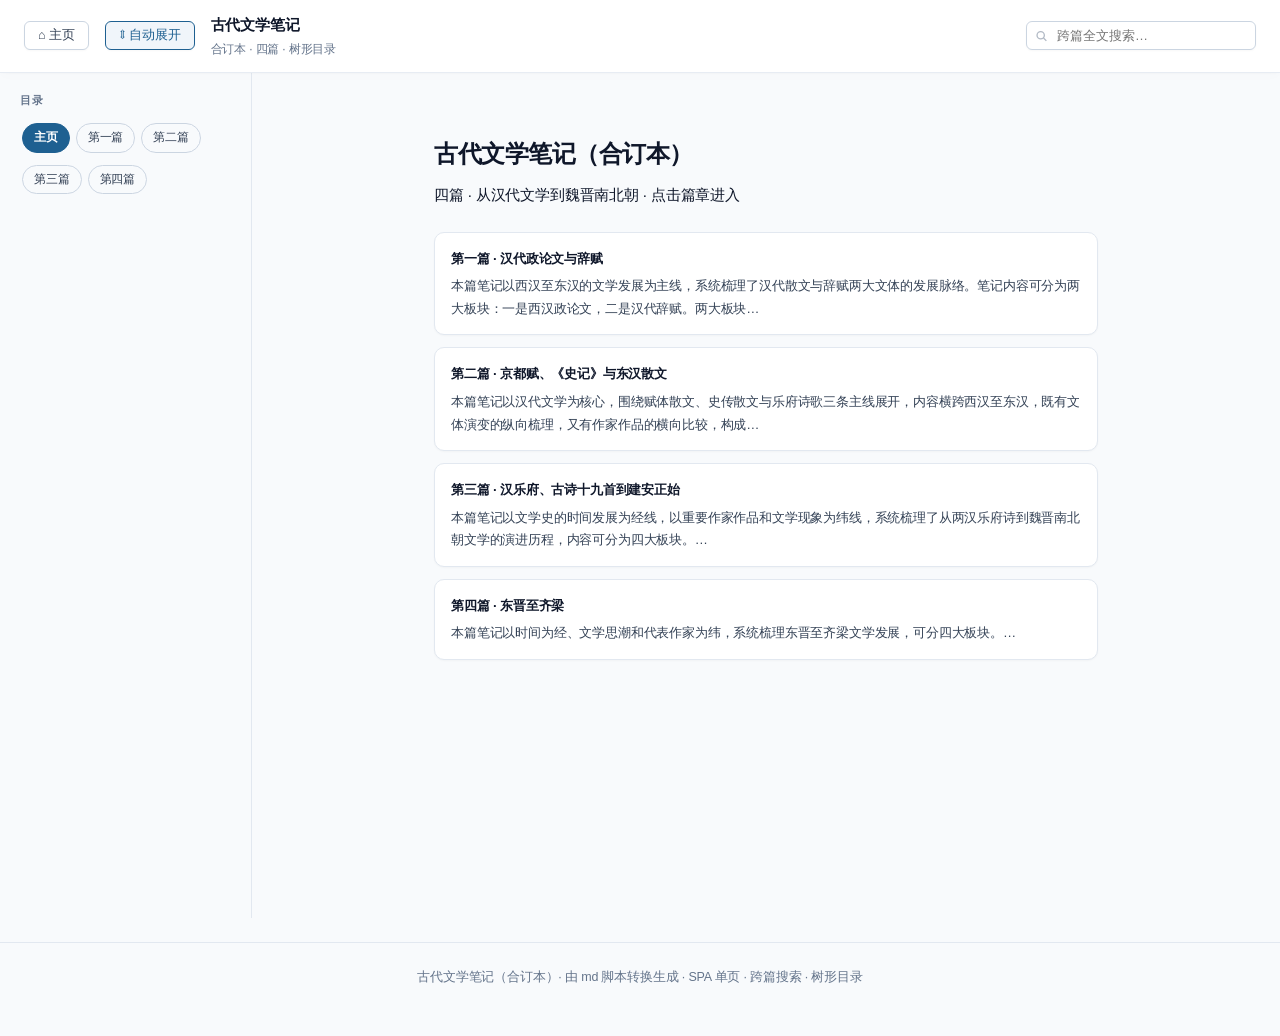
==== commit 181299c9: "refactor(ancient-litera): 剥离古代文学笔记模板死代码" ====
--- a/ancient-litera-note-26-1/index.html
+++ b/ancient-litera-note-26-1/index.html
@@ -992,6 +992,5 @@
 <footer>古代文学笔记（合订本）· 由 md 脚本转换生成 · SPA 单页 · 跨篇搜索 · 树形目录</footer>
 
 <script src="script-main.js"></script>
-<script src="script-anim.js"></script>
 </body>
 </html>
--- a/ancient-litera-note-26-1/style.css
+++ b/ancient-litera-note-26-1/style.css
@@ -148,192 +148,7 @@
 
 mark{background:#fef9c3;color:inherit;padding:1px 3px;border-radius:3px}
 
-/* ── 交互组件 ── */
-.wg{background:#fff;border:1px solid var(--bd);border-radius:var(--radius-lg);padding:18px 20px;margin:18px 0;
-  box-shadow:var(--shadow-sm)}
-.wg h5{font-size:14px;font-weight:650;margin:0 0 3px;color:var(--text);letter-spacing:-.01em}
-.wg .ws{font-size:12.4px;color:var(--text3);margin:0 0 14px;line-height:1.6}
-.btn{font-family:inherit;font-size:12.5px;font-weight:500;padding:6px 16px;border-radius:var(--radius-sm);cursor:pointer;
-  border:1px solid var(--bd2);background:#fff;color:var(--text2);box-shadow:var(--shadow-xs);
-  transition:all .18s cubic-bezier(.4,0,.2,1)}
-.btn:hover{background:#f8fafc;color:var(--text);border-color:#94a3b8;transform:translateY(-1px);box-shadow:0 2px 5px rgba(0,0,0,.05)}
-.btn:active{transform:translateY(0) scale(.98)}
-.btn.pri{background:var(--pri);color:#fff;border-color:var(--pri);box-shadow:0 2px 6px rgba(30,96,145,.2)}
-.btn.pri:hover{background:var(--pri-d);border-color:var(--pri-d);box-shadow:0 3px 8px rgba(30,96,145,.28)}
-.ctl{display:flex;gap:8px;align-items:center;margin-top:14px;flex-wrap:wrap}
-.ctl .st{font-size:11.8px;color:var(--text2);margin-left:auto;font-family:var(--mono);
-  background:#f1f5f9;padding:3px 10px;border-radius:20px;border:1px solid var(--bd)}
-
-/* 图1：上下文八层 */
-.cxbar{display:flex;height:38px;border-radius:var(--radius-sm);overflow:hidden;border:1px solid var(--bd);margin-bottom:6px;box-shadow:inset 0 1px 2px rgba(0,0,0,.04)}
-.cxseg{display:flex;align-items:center;justify-content:center;font-size:11px;font-weight:500;color:#fff;
-  opacity:.25;transition:opacity .35s ease;overflow:hidden;white-space:nowrap}
-.cxseg.on{opacity:1}
-.cxchip{display:none}
-.xlab{display:none}
-.wsm{display:none}
-.cxscale{display:flex;justify-content:space-between;font-size:11px;color:var(--text3);margin-bottom:14px;font-weight:500}
-.cxrow{display:flex;gap:12px;align-items:flex-start;padding:8px 12px;border-radius:var(--radius-md);
-  border:1px solid var(--bd);margin-bottom:6px;opacity:0;transform:translateY(8px);
-  transition:all .35s cubic-bezier(.4,0,.2,1);background:#fff}
-.cxrow.show{opacity:1;transform:none;box-shadow:var(--shadow-xs)}
-.cxnum{width:22px;height:22px;flex:0 0 22px;border-radius:50%;display:flex;align-items:center;
-  justify-content:center;font-size:11.5px;font-weight:700;color:#fff;box-shadow:0 1px 3px rgba(0,0,0,.12)}
-.cxnm{font-size:13.4px;font-weight:650;line-height:1.5;color:var(--text)}
-.cxtag{font-size:11px;color:var(--text3);margin-left:6px;font-weight:400}
-.cxd{font-size:12.6px;line-height:1.55;color:var(--text2);margin-top:2px}
-
-/* 图2：注意力 */
-.atgrid{display:grid;grid-template-columns:repeat(auto-fit,minmax(170px,1fr));gap:12px;margin-bottom:14px}
-.atc{padding:12px 14px;border-radius:var(--radius-md);border:1px solid var(--bd);background:#fff;
-  box-shadow:var(--shadow-xs);transition:all .25s ease}
-.atc.hot{border-color:var(--pri);box-shadow:0 0 0 3px rgba(30,96,145,.12);transform:translateY(-1px)}
-.atc .at{font-size:13px;font-weight:650;color:var(--text)}
-.atc .al{font-size:11px;color:var(--text3);margin-top:2px}
-.atm{height:6px;border-radius:4px;background:#e2e8f0;margin-top:9px;overflow:hidden}
-.atm i{display:block;height:100%;width:0;border-radius:4px;transition:width .6s cubic-bezier(.4,0,.2,1)}
-.cot{min-height:88px;padding:14px 16px;border-radius:var(--radius-md);background:#f8fafc;
-  border:1px solid var(--bd);box-shadow:inset 0 1px 2px rgba(0,0,0,.02)}
-.cot .cl{font-size:11px;color:var(--text3);letter-spacing:.06em;margin-bottom:6px;font-weight:600}
-.cot .ct{font-size:13.2px;line-height:1.75;font-family:var(--mono);color:var(--text)}
-.cot .fx{color:var(--red);font-weight:600}
-.dots{display:flex;gap:6px}
-.dot{width:7px;height:7px;border-radius:50%;background:#cbd5e1;transition:background .2s}
-.dot.on{background:var(--pri)}
-
-/* 图3：算力换智力 */
-.cmp{display:grid;grid-template-columns:1fr 1fr;gap:16px;margin:16px 0}
-/* 图11 及其信息卡：移动端保持两列并排，缩字号+紧间距自适应 */
-@media(max-width:820px){
-  .cmp{grid-template-columns:1fr 1fr;gap:8px}
-  .cside{padding:9px 10px}
-  .csh{font-size:12px;gap:6px}
-  .csm{font-size:11px;line-height:1.45}
-  .mesh{gap:3px;margin:8px 0 6px}
-  .cstat{font-size:10px}
-}
-.cside{border:1px solid var(--bd);border-radius:var(--radius-md);padding:12px 15px;background:#fff;
-  box-shadow:var(--shadow-xs)}
-.cside.bad{border-color:rgba(153,27,27,.2);background:#fffbfa}
-.cside.good{border-color:rgba(13,118,110,.25);background:#f6fbf9}
-.csh{font-size:13.4px;font-weight:650;margin-bottom:9px;display:flex;align-items:center;gap:8px}
-.cpip{width:9px;height:9px;border-radius:50%}
-.csm{font-size:12.8px;color:var(--text2);line-height:1.6;font-family:var(--mono)}
-.mesh{display:grid;grid-template-columns:repeat(8,1fr);gap:6px;margin:10px 0 8px}
-.cell{aspect-ratio:1;border-radius:4px;background:#e2e8f0;transition:all .25s ease}
-.cell.scan{background:#93c5fd;transform:scale(.9)}
-.cell.no{background:#cbd5e1}
-.cell.yes{background:var(--ok);box-shadow:0 0 0 2px rgba(13,118,110,.25);opacity:.95}
-.cstat{font-size:12.3px;color:var(--text2);font-family:var(--mono)}
-
-/* ═══ 图 1 心智模型 ═══ */
-.figsvg{display:block;width:100%;height:auto;overflow:visible}
-.flow{stroke-dasharray:7 7;animation:fl 1.1s linear infinite}
-@keyframes fl{to{stroke-dashoffset:-28}}
-.nd{font-size:12.5px;font-weight:650}
-.nds{font-size:10.5px;fill:var(--text3)}
-.axl{font-size:11px;fill:var(--text3)}
-
-/* ═══ 图 3 位置效应 ═══ */
-.track{position:relative;height:76px;border-radius:var(--radius-md);background:#f1f5f9;
-  border:1px solid var(--bd);overflow:hidden;transition:width .35s ease;box-shadow:inset 0 1px 2px rgba(0,0,0,.03)}
-.track i{position:absolute;left:0;top:0;bottom:0;background:linear-gradient(90deg,#e2e8f0,#cbd5e1);
-  border-right:2.5px solid var(--pri);border-radius:var(--radius-md) 0 0 var(--radius-md);transition:width .35s ease}
-.mk{position:absolute;top:9px;transform:translateX(-50%);text-align:center;transition:opacity .3s ease}
-.mk .dotm{width:12px;height:12px;border-radius:50%;margin:0 auto;border:2px solid #fff;
-  transition:all .3s ease;box-shadow:0 1px 3px rgba(0,0,0,.12)}
-.mk .lb{font-size:10.5px;white-space:nowrap;margin-top:4px;font-family:var(--mono);font-weight:500}
-.mk.ok .dotm{background:var(--ok);box-shadow:0 0 0 3px rgba(13,118,110,.18)}
-.mk.ok .lb{color:var(--ok);font-weight:600}
-.mk.mid .dotm{background:var(--warn);box-shadow:0 0 0 3px rgba(133,77,14,.18)}
-.mk.mid .lb{color:var(--warn);font-weight:600}
-.mk.dead .dotm{background:#94a3b8}
-.mk.dead .lb{color:#94a3b8;text-decoration:line-through}
-.mk.cut{opacity:.22}
-.miao{margin-top:12px;font-size:12.6px;padding:9px 14px;border-radius:var(--radius-sm);
-  border:1px solid var(--bd);background:#fff;transition:all .3s ease;box-shadow:var(--shadow-xs)}
-.miao.alarm{border-color:rgba(153,27,27,.25);background:var(--red-l);color:var(--red);font-weight:600;box-shadow:0 0 0 3px rgba(153,27,27,.08)}
-.sl{width:100%;accent-color:var(--pri);margin:14px 0 2px;cursor:pointer}
-
-/* ═══ 图 4 靶心 ═══ */
-.target{position:relative;width:300px;height:300px;margin:0 auto}
-.ring{position:absolute;border-radius:50%;border:1.5px solid var(--bd);left:50%;top:50%;
-  transform:translate(-50%,-50%)}
-.ring.r1{width:60px;height:60px;background:var(--ok-l);border-color:#99f6e4}
-.ring.r2{width:130px;height:130px}
-.ring.r3{width:200px;height:200px}
-.ring.r4{width:270px;height:270px;border-color:var(--bd2)}
-.arrow{position:absolute;width:12px;height:12px;border-radius:50%;left:50%;top:50%;
-  margin:-6px 0 0 -6px;background:var(--pri);opacity:0;box-shadow:0 1px 4px rgba(0,0,0,.2);
-  transition:transform .75s cubic-bezier(.2,.8,.3,1),opacity .3s ease}
-.arrow.miss{background:var(--warn)}
-.tsc{font-family:var(--mono);font-size:12.5px;text-align:center;color:var(--text2);margin-top:8px}
-
-/* ═══ 图 5 verify 循环 ═══ */
-.loop{display:grid;grid-template-columns:1fr 1fr;gap:14px;max-width:440px;margin:0 auto}
-.ln{padding:15px 12px;border-radius:var(--radius-md);border:1px solid var(--bd);background:#fff;text-align:center;
-  font-size:13.5px;font-weight:650;color:var(--text3);box-shadow:var(--shadow-xs);transition:all .28s ease}
-.ln.on{border-color:var(--pri);background:var(--pri);color:#fff;transform:scale(1.05);box-shadow:0 4px 12px rgba(30,96,145,.2)}
-.ln.bad{border-color:rgba(153,27,27,.3);background:var(--red-l);color:var(--red)}
-.ln.good{border-color:rgba(13,118,110,.3);background:var(--ok-l);color:var(--ok)}
-.lstat{text-align:center;margin-top:18px;font-family:var(--mono);font-size:13px;color:var(--text2)}
-.lstat b{font-size:24px;color:var(--pri)}
-
-/* ═══ 图 7 纸和笔 FSM ═══ */
-.fsm{display:flex;gap:16px;justify-content:center;align-items:center;margin-bottom:20px}
-.fst{width:54px;height:54px;border-radius:50%;border:2px solid var(--bd2);display:flex;
-  align-items:center;justify-content:center;font-family:var(--mono);font-size:13px;color:var(--text3);
-  background:#fff;box-shadow:var(--shadow-xs);transition:all .35s cubic-bezier(.4,0,.2,1)}
-.fst.on{border-color:var(--pri);background:var(--pri);color:#fff;transform:scale(1.14);
-  box-shadow:0 0 0 6px rgba(30,96,145,.12)}
-.fst.done{border-color:var(--ok);color:var(--ok);background:var(--ok-l)}
-.tape{display:flex;gap:5px;justify-content:center;flex-wrap:wrap;opacity:.28;transition:opacity .45s ease}
-.tape.on{opacity:1}
-.tp{width:28px;height:34px;border-radius:5px;border:1px solid var(--bd2);background:#fff;
-  display:flex;align-items:center;justify-content:center;font-family:var(--mono);font-size:13px;
-  color:var(--text2);box-shadow:var(--shadow-xs);transition:all .28s ease}
-.tp.on{border-color:var(--pri);background:var(--pri-l);color:var(--pri-d);transform:translateY(-3px);box-shadow:0 3px 6px rgba(30,96,145,.12)}
-.tp.read{border-color:var(--ok);background:var(--ok-l);color:var(--ok)}
-.act{font-size:13.2px;color:var(--text2);text-align:center;min-height:22px;margin-top:16px;line-height:1.6}
-.act b{color:var(--pri-d)}
-
-/* ═══ 图 8 自我纠错 ═══ */
-.try{display:flex;gap:12px;align-items:flex-start;padding:10px 14px;border-radius:var(--radius-md);
-  border:1px solid var(--bd);background:#fff;margin-bottom:8px;opacity:0;transform:translateY(8px);
-  box-shadow:var(--shadow-xs);transition:all .32s cubic-bezier(.4,0,.2,1)}
-.try.show{opacity:1;transform:none}
-.try.no{background:var(--red-l);border-color:rgba(153,27,27,.2)}
-.try.yes{background:var(--ok-l);border-color:rgba(13,118,110,.25)}
-.try .vd{flex:0 0 22px;height:22px;border-radius:50%;display:flex;align-items:center;
-  justify-content:center;font-size:12px;color:#fff;font-weight:700;box-shadow:0 1px 3px rgba(0,0,0,.1)}
-.try.no .vd{background:var(--red)}
-.try.yes .vd{background:var(--ok)}
-.try .tt{font-size:13.2px;font-family:var(--mono);line-height:1.6;color:var(--text)}
-.try .tr{font-size:12.4px;color:var(--text2);margin-top:2px}
-
-/* ═══ 图 9/10/12 SVG 动画 ═══ */
-.grow{stroke-dasharray:400;stroke-dashoffset:400}
-.grow2{animation-delay:.25s}.grow3{animation-delay:.5s}.grow4{animation-delay:.75s}
-.fadein{opacity:0}
-.d2{animation-delay:.5s}.d3{animation-delay:1s}.d4{animation-delay:1.4s}
-.ln1{stroke-dasharray:900;stroke-dashoffset:900}
-.ln2{stroke-dasharray:900;stroke-dashoffset:900}
-.wall{transform-box:fill-box;transform-origin:bottom;transform:scaleY(0)}
-.pulse{transform-box:fill-box;transform-origin:center}
-@keyframes gr{to{stroke-dashoffset:0}}
-@keyframes fi{to{opacity:1}}
-@keyframes dr{to{stroke-dashoffset:0}}
-@keyframes wl{to{transform:scaleY(1)}}
-@keyframes pu{0%,100%{transform:scale(1);opacity:.4}50%{transform:scale(1.5);opacity:.06}}
-.go .grow{animation:gr .9s ease forwards}
-.go .fadein{animation:fi .6s ease forwards}
-.go .ln1{animation:dr 2.2s ease forwards}
-.go .ln2{animation:dr 2.2s ease .5s forwards}
-.go .wall{animation:wl 1.1s cubic-bezier(.3,.9,.3,1) forwards}
-.go .pulse{animation:pu 2.2s ease-in-out infinite}
-.go .grow2{animation-delay:.25s}.go .grow3{animation-delay:.5s}.go .grow4{animation-delay:.75s}
-.go .d2{animation-delay:.5s}.go .d3{animation-delay:1s}.go .d4{animation-delay:1.4s}
-
+/* ── 构建时裁剪：交互组件与图1-8组件、SVG 动画原语样式 ── */
 footer{border-top:1px solid var(--bd);margin-top:24px;padding:24px 30px 48px;
   color:var(--text3);font-size:12.5px;text-align:center;line-height:1.7}
 .totop{position:sticky;bottom:20px;float:right;margin-right:6px}
@@ -369,25 +184,8 @@
   main{padding:22px 18px 60px}
   #sPanel{left:12px;right:12px;width:auto;max-width:none}
   #sList{max-height:46vh}
-  /* 图2 移动端改竖排：色块列贴左、白卡居右、逐行严格对齐（桌面端仍为横向色带） */
-  .cxbar,.cxscale{display:none}
-  .wsd{display:none}
-  .wsm{display:inline}
-  .xlab{display:block;font-size:10.5px;color:var(--text3);text-align:center;font-weight:500;margin:0 0 6px}
-  .cxchip{display:flex;flex-direction:column;align-items:center;justify-content:flex-start;gap:3px;padding-top:7px;border-radius:var(--radius-sm);font-size:9px;font-weight:600}
-  .cxchip b{font-size:11.5px;font-weight:700;line-height:1}
-  .cxrow{display:grid;grid-template-columns:26px minmax(0,1fr);gap:0 8px;padding:6px 9px;margin-bottom:5px;align-items:stretch}
-  .cxrow .cxchip{grid-column:1;grid-row:1}
-  .cxrow .cxnum{display:none}
-  .cxrow > div:last-child{grid-column:2;grid-row:1;min-width:0}
-  .cxnm{font-size:12.8px}
-  .cxd{font-size:12.2px;line-height:1.5}
 }
-@media(max-width:820px){
-  .target{width:250px;height:250px}
-  .ring.r1{width:50px;height:50px}.ring.r2{width:108px;height:108px}
-  .ring.r3{width:166px;height:166px}.ring.r4{width:225px;height:225px}
-}
+/* ≤820px 对比面板缩放随组件一并裁剪 */
 
 /* ═══ 归并：树形目录 + SPA 视图 + 嵌套小节（移植侧补充，已归并进 style.css） ═══ */
 #nav ul.tree{list-style:none;margin:0;padding:0}
@@ -412,7 +210,7 @@
 .ptab{font-size:12px;padding:5px 11px;border-radius:999px;border:1px solid var(--bd2);color:var(--text2);
   text-decoration:none;transition:all .18s ease}
 .ptab:hover{border-color:var(--pri);color:var(--pri)}
-.ptab.on{background:var(--pri);border-color:var(--pri);color:#fff;font-weight:600}
+.ptab.cur{background:var(--pri);border-color:var(--pri);color:#fff;font-weight:600}
 /* home 视图（古文笔记主页） */
 #home .wrap{max-width:680px;margin:0 auto;padding:36px 8px 60px}
 #home h1{font-size:24px}
